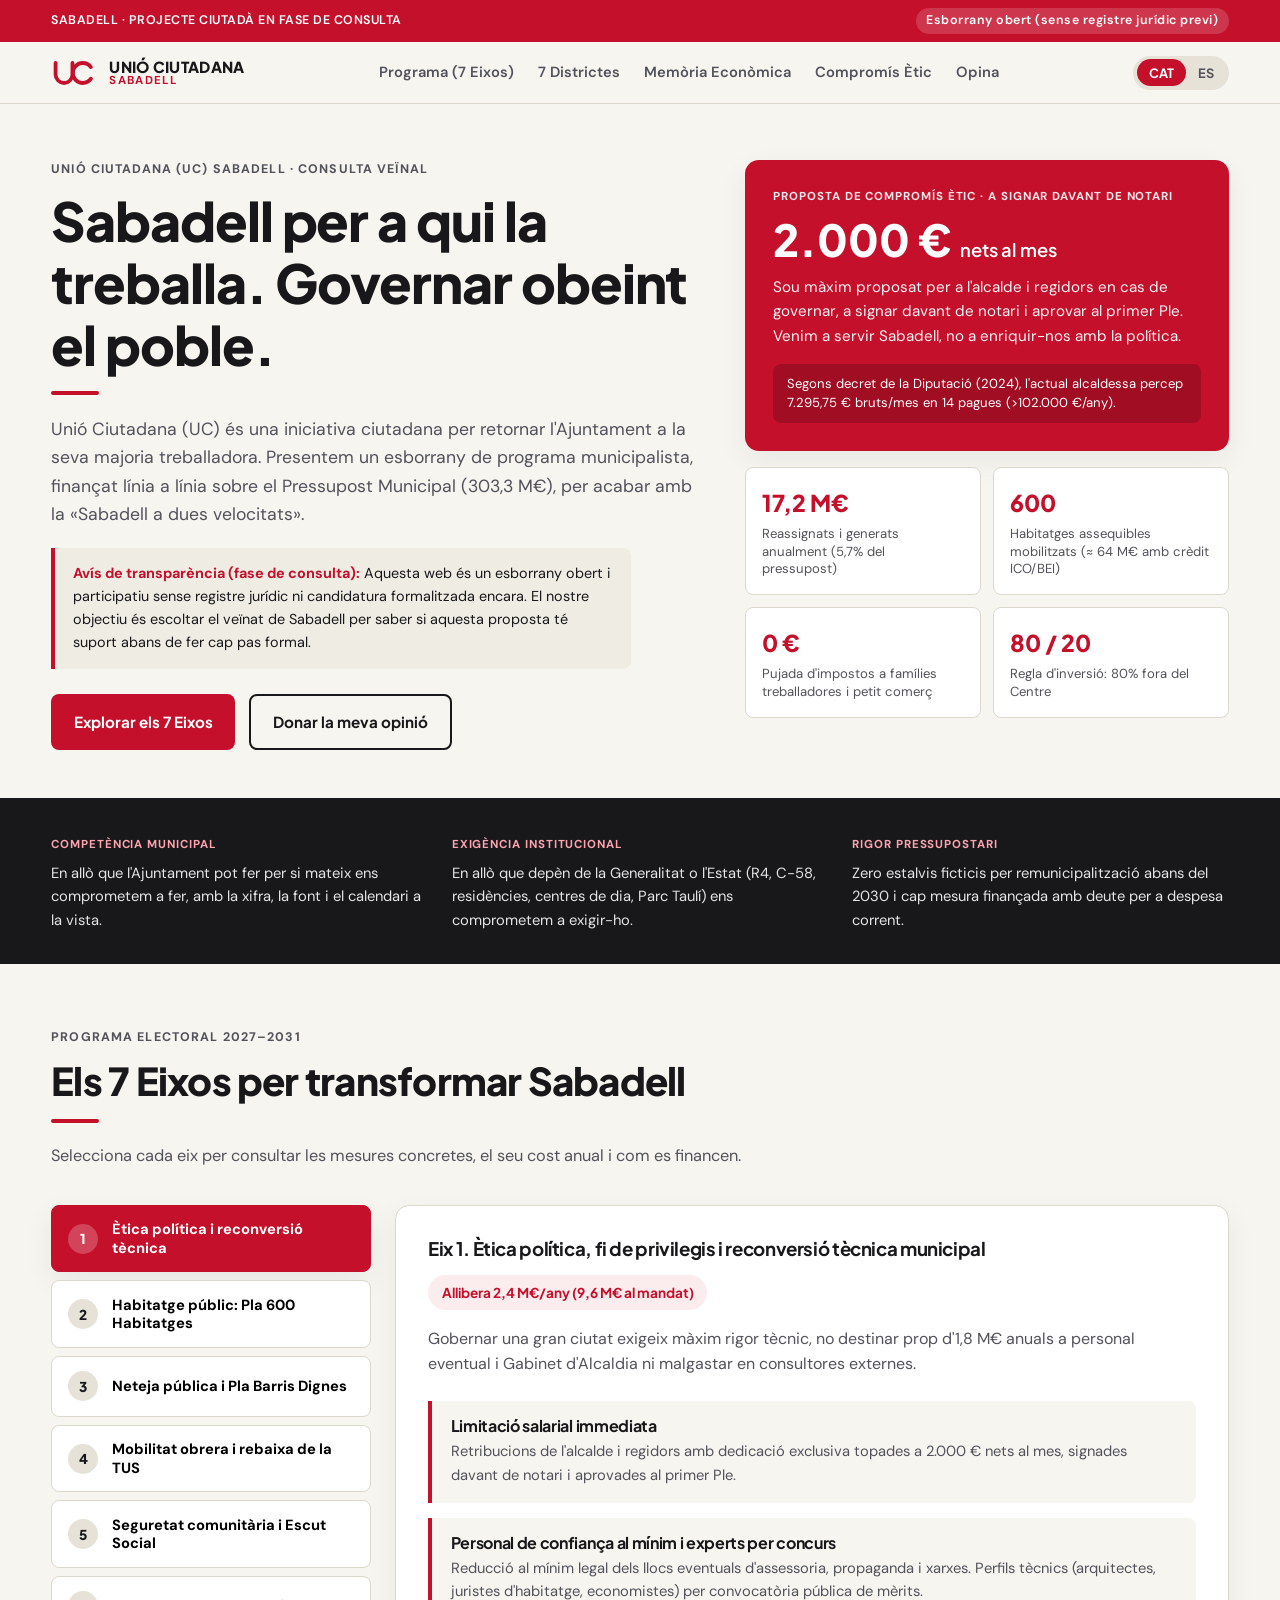
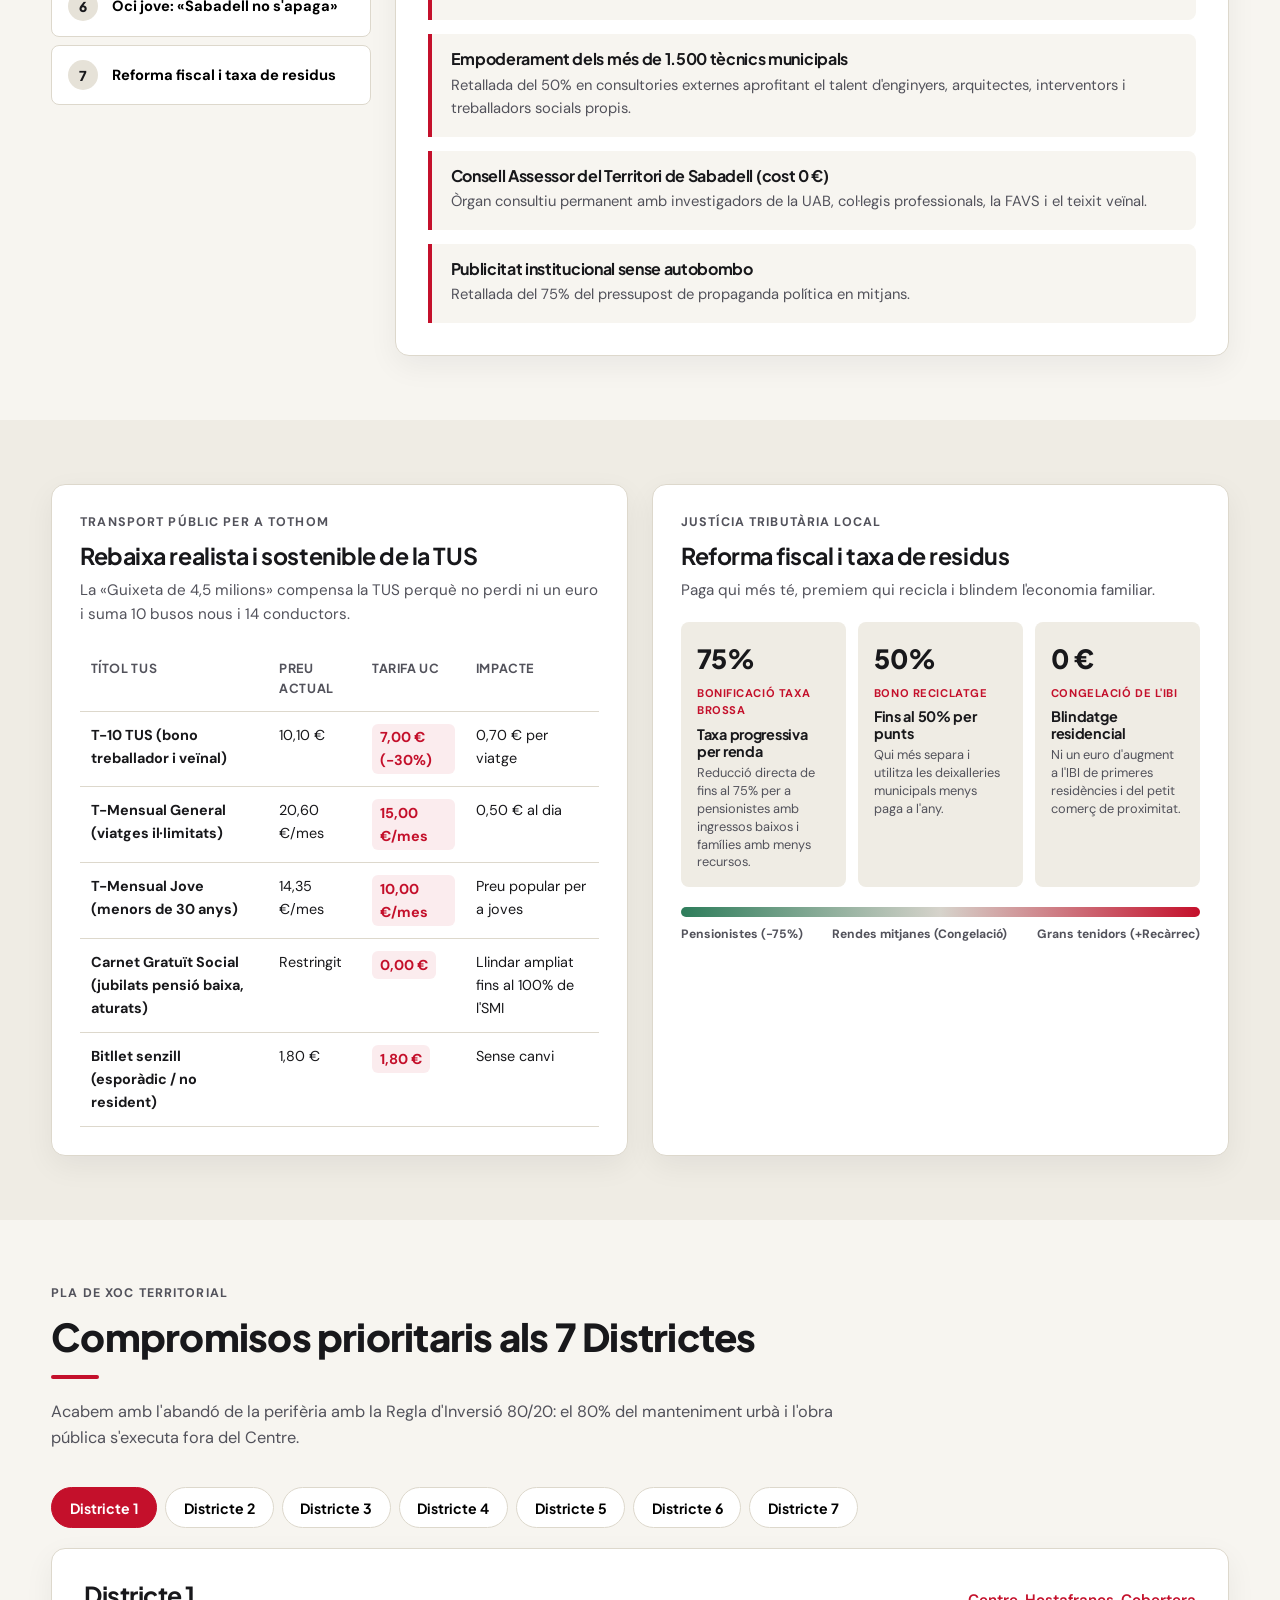
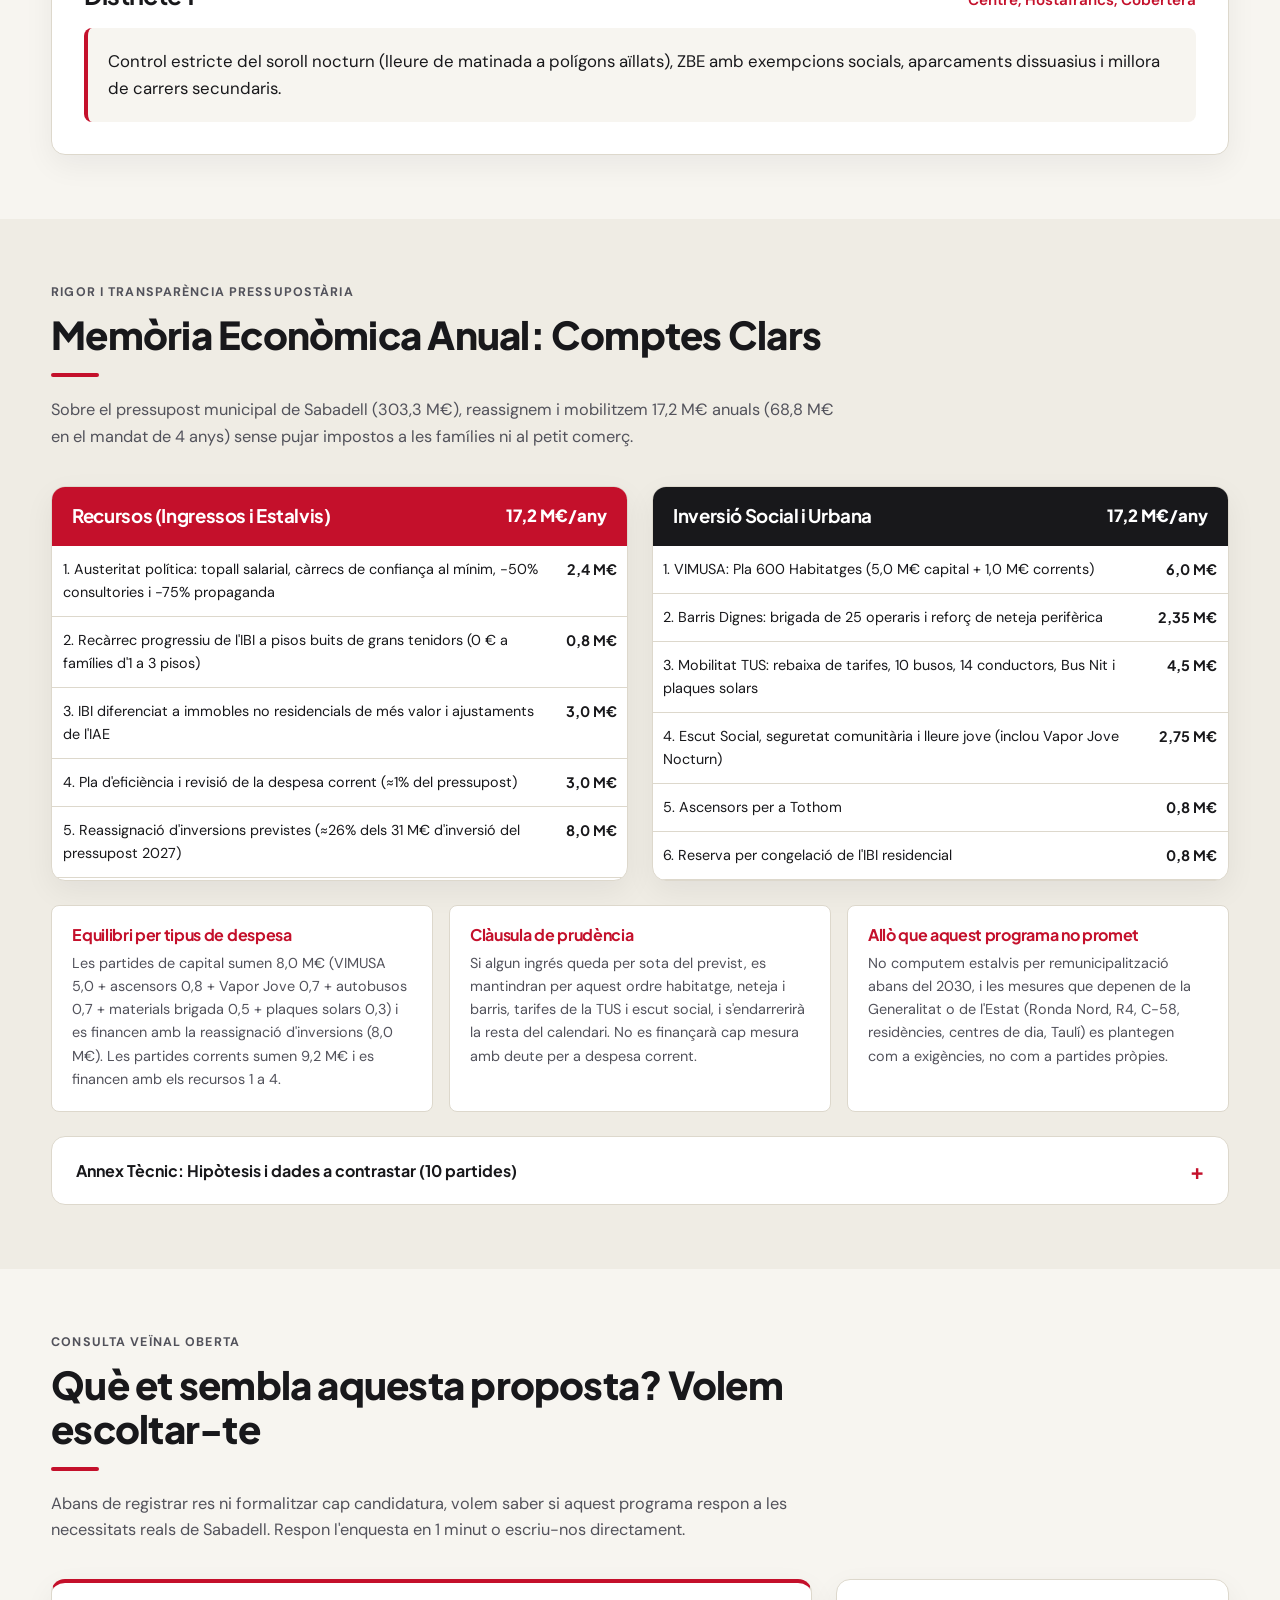
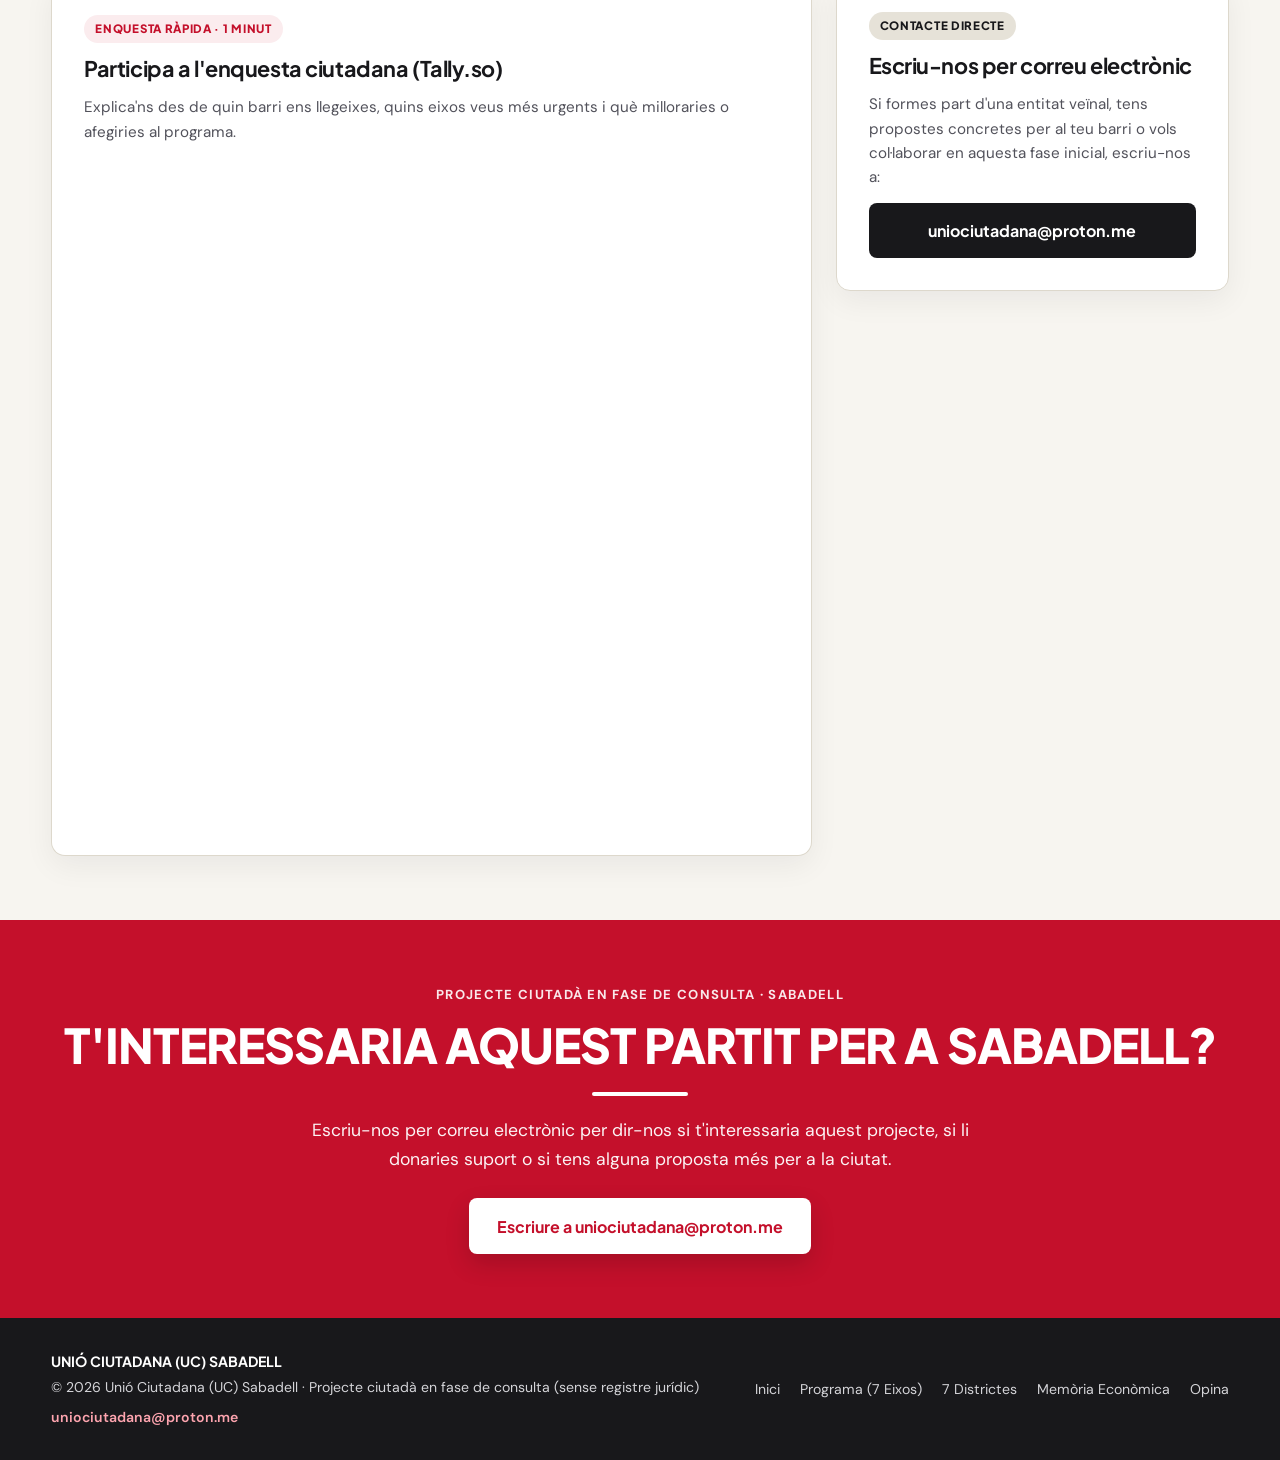
==== index.html @ f2eaf03f "Update closing CTA with direct email button and copyright notice" ====
<!DOCTYPE html>
<html lang="ca">
<head>
  <meta charset="UTF-8" />
  <meta name="viewport" content="width=device-width, initial-scale=1.0" />
  <title>Unió Ciutadana (UC) Sabadell — Programa Electoral 2027</title>
  <meta name="description" content="Unió Ciutadana (UC) Sabadell · Eleccions Municipals Maig 2027. Sabadell per a qui la treballa. Governar obeint el poble." />
  <link rel="preconnect" href="https://fonts.googleapis.com" />
  <link rel="preconnect" href="https://fonts.gstatic.com" crossorigin />
  <link href="https://fonts.googleapis.com/css2?family=DM+Sans:ital,opsz,wght@0,9..40,400..700;1,9..40,400..700&family=Plus+Jakarta+Sans:wght@600;700;800&display=swap" rel="stylesheet" />
  <link rel="stylesheet" href="styles.css" />
</head>
<body>
  <!-- Top Ethical Banner -->
  <div class="top-bar">
    <div class="container top-bar-inner">
      <span data-i18n="topBarText">ELECCIONS MUNICIPALS · SABADELL · MAIG DE 2027</span>
      <span class="top-bar-pill" data-i18n="topBarBadge">Compromís notarial: 2.000 € nets/mes màxim</span>
    </div>
  </div>

  <!-- Header & Navigation -->
  <header class="site-header" id="site-header">
    <div class="container header-inner">
      <a href="#inici" class="brand" aria-label="Unió Ciutadana Sabadell">
        <svg class="brand-logo" viewBox="0 0 120 72" fill="none" xmlns="http://www.w3.org/2000/svg" aria-hidden="true">
          <path d="M12 10V40C12 52.15 21.85 62 34 62C46.15 62 56 52.15 56 40V10" stroke="#C4102B" stroke-width="10" stroke-linecap="round"/>
          <path d="M104 20.5C99.2 14.1 91.6 10 83 10C68.64 10 57 21.64 57 36C57 50.36 68.64 62 83 62C91.8 62 99.55 57.62 104.25 50.9" stroke="#C4102B" stroke-width="10" stroke-linecap="round"/>
        </svg>
        <div class="brand-text">
          <span class="brand-name">UNIÓ CIUTADANA</span>
          <span class="brand-city">SABADELL</span>
        </div>
      </a>

      <nav class="main-nav" id="main-nav" aria-label="Navegació principal">
        <a href="#programa" data-i18n="navProgram">Programa (7 Eixos)</a>
        <a href="#districtes" data-i18n="navDistricts">7 Districtes</a>
        <a href="#memoria" data-i18n="navEconomy">Memòria Econòmica</a>
        <a href="#etica" data-i18n="navEthics">Compromís Ètic</a>
        <a href="#opina" data-i18n="navFeedback">Opina</a>
      </nav>

      <div class="header-actions">
        <div class="lang-switch" role="group" aria-label="Selector d'idioma">
          <button type="button" class="lang-btn active" data-lang="ca">CAT</button>
          <button type="button" class="lang-btn" data-lang="es">ES</button>
        </div>
        <button type="button" class="menu-toggle" id="menu-toggle" aria-label="Obrir menú" aria-expanded="false">
          <span></span>
          <span></span>
          <span></span>
        </button>
      </div>
    </div>
  </header>

  <main>
    <!-- Hero Section -->
    <section class="hero" id="inici">
      <div class="container hero-grid">
        <div class="hero-content">
          <p class="eyebrow" data-i18n="heroEyebrow">UNIÓ CIUTADANA (UC) SABADELL · MAIG 2027</p>
          <h1 data-i18n="heroTitle">Sabadell per a qui la treballa. Governar obeint el poble.</h1>
          <div class="red-rule"></div>
          <p class="hero-lead" data-i18n="heroLead">
            Un programa d'esquerra transformadora i municipalista, finançat línia a línia sobre el Pressupost Municipal (303,3 M€), per acabar amb la Sabadell a dues velocitats.
          </p>
          <div class="transparency-notice">
            <strong data-i18n="transparencyTitle">Avís de transparència (fase de consulta):</strong>
            <span data-i18n="transparencyText">Aquesta web és un esborrany obert i participatiu sense registre jurídic ni candidatura formalitzada encara. El nostre objectiu és escoltar el veïnat de Sabadell per saber si aquesta proposta té suport abans de fer cap pas formal.</span>
          </div>
          <div class="hero-cta-group">
            <a href="#programa" class="btn btn-primary" data-i18n="heroBtnProgram">Explorar els 7 Eixos</a>
            <a href="#opina" class="btn btn-outline" data-i18n="heroBtnFeedback">Donar la meva opinió</a>
          </div>
        </div>

        <div class="hero-card-stack">
          <div class="notary-card" id="etica">
            <p class="notary-eyebrow" data-i18n="notaryEyebrow">COMPROMÍS ÈTIC · SIGNAT DAVANT DE NOTARI</p>
            <div class="notary-amount">2.000 € <span data-i18n="notaryPerMonth">nets al mes</span></div>
            <p class="notary-desc" data-i18n="notaryDesc">
              Sou màxim per a l'alcalde i regidors de govern, aprovat al primer Ple. Venim a servir Sabadell, no a enriquir-nos amb la política.
            </p>
            <div class="notary-compare">
              <span data-i18n="notaryCompare">Retribució actual d'alcaldia a la Diputació: 7.295,75 € bruts/mes (14 pagues, >102.000 €/any).</span>
            </div>
          </div>

          <div class="hero-metrics">
            <div class="metric-box">
              <strong>17,2 M€</strong>
              <span data-i18n="metricReassigned">Reassignats i generats anualment (5,7% del pressupost)</span>
            </div>
            <div class="metric-box">
              <strong>600</strong>
              <span data-i18n="metricHousing">Habitatges assequibles mobilitzats (≈ 64 M€ amb crèdit ICO/BEI)</span>
            </div>
            <div class="metric-box">
              <strong>0 €</strong>
              <span data-i18n="metricTaxes">Pujada d'impostos a famílies treballadores i petit comerç</span>
            </div>
            <div class="metric-box">
              <strong>80 / 20</strong>
              <span data-i18n="metricRule">Regla d'inversió: 80% fora del Centre</span>
            </div>
          </div>
        </div>
      </div>
    </section>

    <!-- Principles Strip -->
    <section class="principles-strip">
      <div class="container principles-grid">
        <div class="principle-item">
          <span class="principle-tag" data-i18n="principle1Tag">COMPETÈNCIA MUNICIPAL</span>
          <p data-i18n="principle1Text">En allò que depèn de l'Ajuntament ens comprometem a fer, amb xifra, font i calendari a la vista.</p>
        </div>
        <div class="principle-item">
          <span class="principle-tag" data-i18n="principle2Tag">EXIGÈNCIA INSTITUCIONAL</span>
          <p data-i18n="principle2Text">En allò que depèn de Generalitat o Estat (R4, C-58, residències, Parc Taulí) ens comprometem a exigir-ho sense treva.</p>
        </div>
        <div class="principle-item">
          <span class="principle-tag" data-i18n="principle3Tag">RIGOR PRESSUPOSTARI</span>
          <p data-i18n="principle3Text">Zero estalvis ficticis abans del 2030 i cap mesura finançada amb deute per a despesa corrent.</p>
        </div>
      </div>
    </section>

    <!-- 7 Axes Electoral Program -->
    <section class="section" id="programa">
      <div class="container">
        <div class="section-header">
          <p class="eyebrow" data-i18n="programEyebrow">PROGRAMA ELECTORAL 2027–2031</p>
          <h2 data-i18n="programTitle">Els 7 Eixos per transformar Sabadell</h2>
          <div class="red-rule"></div>
          <p class="section-subtitle" data-i18n="programSubtitle">
            Selecciona cada eix per consultar les mesures concretes, el seu cost anual i com es financen.
          </p>
        </div>

        <div class="axes-layout">
          <div class="axes-tabs" id="axes-tabs" role="tablist" aria-label="Eixos del programa">
            <!-- Populated by app.js -->
          </div>
          <div class="axis-detail-panel" id="axis-detail-panel" role="tabpanel">
            <!-- Populated by app.js -->
          </div>
        </div>
      </div>
    </section>

    <!-- TUS & Tax Comparison Highlight -->
    <section class="section section-alt" id="mobilitat-fiscalitat">
      <div class="container split-highlights">
        <div class="highlight-card">
          <p class="eyebrow" data-i18n="tusEyebrow">TRANSPORT PÚBLIC PER A TOTHOM</p>
          <h3 data-i18n="tusTitle">Rebaixa realista i sostenible de la TUS</h3>
          <p class="muted-text" data-i18n="tusSubtitle">La «Guixeta de 4,5 milions» compensa la TUS perquè no perdi ni un euro i suma 10 busos nous i 14 conductors.</p>
          <div class="table-wrap">
            <table class="data-table">
              <thead>
                <tr>
                  <th data-i18n="tusColTitle">Títol TUS</th>
                  <th data-i18n="tusColCurrent">Preu Actual</th>
                  <th data-i18n="tusColUC">Tarifa UC</th>
                  <th data-i18n="tusColImpact">Impacte</th>
                </tr>
              </thead>
              <tbody id="tus-table-body">
                <!-- Populated by app.js -->
              </tbody>
            </table>
          </div>
        </div>

        <div class="highlight-card">
          <p class="eyebrow" data-i18n="taxEyebrow">JUSTÍCIA TRIBUTÀRIA LOCAL</p>
          <h3 data-i18n="taxTitle">Reforma fiscal i taxa de residus</h3>
          <p class="muted-text" data-i18n="taxSubtitle">Paga qui més té, premiem qui recicla i blindem l'economia familiar.</p>
          <div class="tax-cards" id="tax-cards">
            <!-- Populated by app.js -->
          </div>
          <div class="tax-scale">
            <div class="tax-scale-bar"></div>
            <div class="tax-scale-labels">
              <span data-i18n="scaleLeft">Pensionistes (-75%)</span>
              <span data-i18n="scaleMid">Rendes mitjanes (Congelació)</span>
              <span data-i18n="scaleRight">Grans tenidors (+Recàrrec)</span>
            </div>
          </div>
        </div>
      </div>
    </section>

    <!-- 7 Districts Territorial Shock Plan -->
    <section class="section" id="districtes">
      <div class="container">
        <div class="section-header">
          <p class="eyebrow" data-i18n="districtsEyebrow">PLA DE XOC TERRITORIAL</p>
          <h2 data-i18n="districtsTitle">Compromisos prioritaris als 7 Districtes</h2>
          <div class="red-rule"></div>
          <p class="section-subtitle" data-i18n="districtsSubtitle">
            Acabem amb l'abandó de la perifèria amb la Regla d'Inversió 80/20: el 80% del manteniment urbà i l'obra pública s'executa fora del Centre.
          </p>
        </div>

        <div class="districts-selector" id="districts-selector" role="tablist">
          <!-- Populated by app.js -->
        </div>

        <div class="district-card" id="district-card">
          <!-- Populated by app.js -->
        </div>
      </div>
    </section>

    <!-- Economic Memory & Transparency -->
    <section class="section section-alt" id="memoria">
      <div class="container">
        <div class="section-header">
          <p class="eyebrow" data-i18n="economyEyebrow">RIGOR I TRANSPARÈNCIA PRESSUPOSTÀRIA</p>
          <h2 data-i18n="economyTitle">Memòria Econòmica Anual: Comptes Clars</h2>
          <div class="red-rule"></div>
          <p class="section-subtitle" data-i18n="economySubtitle">
            Sobre el pressupost municipal de Sabadell (303,3 M€), reassignem i mobilitzem 17,2 M€ anuals (68,8 M€ en el mandat de 4 anys) amb equilibri estricte entre capital (8,0 M€) i despesa corrent (9,2 M€).
          </p>
        </div>

        <div class="economy-grid">
          <div class="economy-box">
            <div class="economy-box-header">
              <h3 data-i18n="resourcesTitle">Recursos (Ingressos i Estalvis)</h3>
              <span class="economy-total">17,2 M€/any</span>
            </div>
            <div class="table-wrap">
              <table class="data-table">
                <tbody id="resources-table-body"></tbody>
              </table>
            </div>
          </div>

          <div class="economy-box">
            <div class="economy-box-header economy-box-header-dark">
              <h3 data-i18n="investmentTitle">Inversió Social i Urbana</h3>
              <span class="economy-total">17,2 M€/any</span>
            </div>
            <div class="table-wrap">
              <table class="data-table">
                <tbody id="investment-table-body"></tbody>
              </table>
            </div>
          </div>
        </div>

        <div class="prudence-grid">
          <div class="prudence-card">
            <h4 data-i18n="balanceTitle">Equilibri per tipus de despesa</h4>
            <p data-i18n="balanceText"></p>
          </div>
          <div class="prudence-card">
            <h4 data-i18n="prudenceTitle">Clàusula de prudència</h4>
            <p data-i18n="prudenceText"></p>
          </div>
          <div class="prudence-card">
            <h4 data-i18n="notPromisedTitle">Allò que aquest programa no promet</h4>
            <p data-i18n="notPromisedText"></p>
          </div>
        </div>

        <!-- Annex Accordion -->
        <div class="annex-wrapper">
          <button type="button" class="annex-toggle" id="annex-toggle" aria-expanded="false">
            <span data-i18n="annexToggle">Annex Tècnic: Hipòtesis i dades a contrastar (10 partides)</span>
            <span class="annex-icon" aria-hidden="true">+</span>
          </button>
          <div class="annex-content" id="annex-content" hidden>
            <p class="annex-intro" data-i18n="annexIntro"></p>
            <div class="annex-grid" id="annex-grid"></div>
          </div>
        </div>
      </div>
    </section>

    <!-- Feedback & Contact Section -->
    <section class="section" id="opina">
      <div class="container">
        <div class="section-header">
          <p class="eyebrow" data-i18n="feedbackEyebrow">CONSULTA VEÏNAL OBERTA</p>
          <h2 data-i18n="feedbackTitle">Què et sembla aquesta proposta? Volem escoltar-te</h2>
          <div class="red-rule"></div>
          <p class="section-subtitle" data-i18n="feedbackSubtitle">
            Abans de registrar res ni formalitzar cap candidatura, volem saber si aquest programa respon a les necessitats reals de Sabadell. Respon l'enquesta en 1 minut o escriu-nos directament.
          </p>
        </div>

        <div class="feedback-grid">
          <div class="feedback-card feedback-card-primary">
            <span class="feedback-badge" data-i18n="tallyBadge">ENQUESTA RÀPIDA · 1 MINUT</span>
            <h3 data-i18n="tallyTitle">Participa a l'enquesta ciutadana (Tally.so)</h3>
            <p data-i18n="tallyDesc">Explica'ns des de quin barri ens llegeixes, quins eixos veus més urgents i què milloraries o afegiries al programa.</p>
            <div id="tally-action-area" class="tally-action-area">
              <!-- Populated by app.js (shows direct button if TALLY_FORM_URL is set, or helpful fallback) -->
            </div>
          </div>

          <div class="feedback-card">
            <span class="feedback-badge feedback-badge-dark" data-i18n="contactBadge">CONTACTE DIRECTE</span>
            <h3 data-i18n="contactTitle">Escriu-nos per correu electrònic</h3>
            <p data-i18n="contactDesc">Si formes part d'una entitat veïnal, tens propostes concretes per al teu barri o vols col·laborar en aquesta fase inicial, escriu-nos a:</p>
            <a href="mailto:uniociutadana@proton.me" class="contact-email-box">
              uniociutadana@proton.me
            </a>
          </div>
        </div>
      </div>
    </section>

    <!-- Closing CTA Banner -->
    <section class="cta-banner">
      <div class="container cta-inner">
        <p class="cta-eyebrow" data-i18n="ctaEyebrow">PROJECTE CIUTADÀ EN FASE DE CONSULTA · SABADELL</p>
        <h2 data-i18n="ctaTitle">T'INTERESSARIA AQUEST PARTIT PER A SABADELL?</h2>
        <div class="cta-rule"></div>
        <p class="cta-subtitle" data-i18n="ctaSubtitle">Escriu-nos per dir-nos si li donaries suport, si t'interessaria participar o si tens alguna proposta més per al teu barri.</p>
        <a
          id="cta-email-btn"
          href="mailto:uniociutadana@proton.me?subject=Opini%C3%B3%2C%20suport%20o%20propostes%20-%20Uni%C3%B3%20Ciutadana%20Sabadell"
          class="btn btn-cta-white"
          data-i18n="ctaBtn"
        >Escriure a uniociutadana@proton.me</a>
      </div>
    </section>
  </main>

  <footer class="site-footer">
    <div class="container footer-inner">
      <div class="footer-brand">
        <strong>UNIÓ CIUTADANA (UC) SABADELL</strong>
        <span data-i18n="footerTagline">Projecte ciutadà en fase de consulta (sense registre jurídic) · Sabadell</span>
        <a href="mailto:uniociutadana@proton.me" class="footer-email">uniociutadana@proton.me</a>
      </div>
      <div class="footer-links">
        <a href="#inici" data-i18n="navHome">Inici</a>
        <a href="#programa" data-i18n="navProgram">Programa (7 Eixos)</a>
        <a href="#districtes" data-i18n="navDistricts">7 Districtes</a>
        <a href="#memoria" data-i18n="navEconomy">Memòria Econòmica</a>
        <a href="#opina" data-i18n="navFeedback">Opina</a>
      </div>
    </div>
  </footer>

  <script src="data.js"></script>
  <script src="app.js"></script>
</body>
</html>
---- styles.css ----
:root {
  --red: #c4102b;
  --red-dark: #9e0b22;
  --red-soft: rgba(196, 16, 43, 0.08);
  --bg: #f7f5f0;
  --bg-alt: #efece4;
  --card: #ffffff;
  --stone: #e6e2d8;
  --ink: #18181b;
  --muted: #52525b;
  --border: #ddd8cc;
  --green: #2e7d5b;
  --radius: 14px;
  --radius-sm: 8px;
  --shadow: 0 10px 30px rgba(24, 24, 27, 0.06);
  --font-display: 'Plus Jakarta Sans', system-ui, -apple-system, sans-serif;
  --font-body: 'DM Sans', system-ui, -apple-system, sans-serif;
}

*,
*::before,
*::after {
  box-sizing: border-box;
}

html {
  scroll-behavior: smooth;
}

body {
  margin: 0;
  font-family: var(--font-body);
  background-color: var(--bg);
  color: var(--ink);
  line-height: 1.6;
  -webkit-font-smoothing: antialiased;
}

h1, h2, h3, h4 {
  font-family: var(--font-display);
  margin: 0;
  line-height: 1.15;
  letter-spacing: -0.02em;
}

p {
  margin: 0;
}

a {
  color: inherit;
  text-decoration: none;
}

.container {
  width: min(1180px, 92vw);
  margin: 0 auto;
}

/* Top Bar */
.top-bar {
  background: var(--red);
  color: #fff;
  font-size: 0.78rem;
  font-weight: 600;
  letter-spacing: 0.04em;
  padding: 0.5rem 0;
}

.top-bar-inner {
  display: flex;
  justify-content: space-between;
  align-items: center;
  gap: 1rem;
  flex-wrap: wrap;
}

.top-bar-pill {
  background: rgba(255, 255, 255, 0.16);
  padding: 0.2rem 0.65rem;
  border-radius: 999px;
}

/* Header */
.site-header {
  position: sticky;
  top: 0;
  z-index: 100;
  background: rgba(247, 245, 240, 0.94);
  backdrop-filter: blur(10px);
  border-bottom: 1px solid var(--border);
}

.header-inner {
  display: flex;
  align-items: center;
  justify-content: space-between;
  padding: 0.85rem 0;
  gap: 1rem;
}

.brand {
  display: flex;
  align-items: center;
  gap: 0.75rem;
}

.brand-logo {
  width: 46px;
  height: 28px;
  flex-shrink: 0;
}

.brand-text {
  display: flex;
  flex-direction: column;
  line-height: 1.05;
}

.brand-name {
  font-family: var(--font-display);
  font-weight: 800;
  font-size: 0.95rem;
  letter-spacing: 0.02em;
}

.brand-city {
  font-size: 0.72rem;
  font-weight: 700;
  color: var(--red);
  letter-spacing: 0.12em;
}

.main-nav {
  display: flex;
  align-items: center;
  gap: 1.5rem;
  font-size: 0.92rem;
  font-weight: 600;
  color: var(--muted);
}

.main-nav a:hover {
  color: var(--red);
}

.header-actions {
  display: flex;
  align-items: center;
  gap: 0.75rem;
}

.lang-switch {
  display: inline-flex;
  background: var(--stone);
  padding: 0.2rem;
  border-radius: 999px;
}

.lang-btn {
  border: none;
  background: transparent;
  padding: 0.35rem 0.75rem;
  border-radius: 999px;
  font-family: var(--font-display);
  font-weight: 700;
  font-size: 0.8rem;
  cursor: pointer;
  color: var(--muted);
  transition: all 0.2s ease;
}

.lang-btn.active {
  background: var(--red);
  color: #fff;
}

.menu-toggle {
  display: none;
  flex-direction: column;
  gap: 5px;
  background: transparent;
  border: 1px solid var(--border);
  border-radius: 8px;
  padding: 0.45rem;
  cursor: pointer;
}

.menu-toggle span {
  display: block;
  width: 20px;
  height: 2px;
  background: var(--ink);
}

/* Common typography */
.eyebrow {
  font-size: 0.78rem;
  font-weight: 700;
  letter-spacing: 0.09em;
  color: var(--muted);
  text-transform: uppercase;
  margin-bottom: 0.65rem;
}

.red-rule {
  width: 48px;
  height: 4px;
  background: var(--red);
  border-radius: 2px;
  margin: 1rem 0 1.25rem;
}

.muted-text {
  color: var(--muted);
  font-size: 0.95rem;
  margin-bottom: 1.25rem;
}

/* Hero */
.hero {
  padding: 3.5rem 0 3rem;
}

.hero-grid {
  display: grid;
  grid-template-columns: 1.15fr 0.85fr;
  gap: 2.5rem;
  align-items: start;
}

.hero h1 {
  font-size: clamp(2.1rem, 4.2vw, 3.35rem);
  font-weight: 800;
  color: var(--ink);
}

.hero-lead {
  font-size: 1.1rem;
  color: var(--muted);
  max-width: 58ch;
  margin-bottom: 1.25rem;
}

.transparency-notice {
  background: var(--bg-alt);
  border-left: 4px solid var(--red);
  padding: 0.9rem 1.1rem;
  border-radius: 0 var(--radius-sm) var(--radius-sm) 0;
  font-size: 0.9rem;
  color: var(--ink);
  margin-bottom: 1.6rem;
  max-width: 58ch;
}

.transparency-notice strong {
  color: var(--red);
}

.hero-cta-group {
  display: flex;
  flex-wrap: wrap;
  gap: 0.85rem;
}

.btn {
  display: inline-flex;
  align-items: center;
  justify-content: center;
  padding: 0.85rem 1.4rem;
  border-radius: var(--radius-sm);
  font-family: var(--font-display);
  font-weight: 700;
  font-size: 0.95rem;
  transition: transform 0.15s ease, background-color 0.2s ease;
}

.btn:hover {
  transform: translateY(-1px);
}

.btn-primary {
  background: var(--red);
  color: #fff;
}

.btn-primary:hover {
  background: var(--red-dark);
}

.btn-outline {
  border: 2px solid var(--ink);
  color: var(--ink);
}

.btn-outline:hover {
  background: var(--ink);
  color: #fff;
}

/* Notary Card & Hero Metrics */
.hero-card-stack {
  display: flex;
  flex-direction: column;
  gap: 1rem;
}

.notary-card {
  background: var(--red);
  color: #fff;
  padding: 1.75rem;
  border-radius: var(--radius);
  box-shadow: var(--shadow);
}

.notary-eyebrow {
  font-size: 0.72rem;
  font-weight: 700;
  letter-spacing: 0.08em;
  opacity: 0.9;
  margin-bottom: 0.5rem;
}

.notary-amount {
  font-family: var(--font-display);
  font-size: clamp(2rem, 3.5vw, 2.75rem);
  font-weight: 800;
  line-height: 1.1;
  margin-bottom: 0.75rem;
}

.notary-amount span {
  font-size: 1.15rem;
  font-weight: 600;
}

.notary-desc {
  font-size: 0.95rem;
  opacity: 0.95;
  margin-bottom: 1rem;
}

.notary-compare {
  background: rgba(0, 0, 0, 0.18);
  padding: 0.65rem 0.85rem;
  border-radius: var(--radius-sm);
  font-size: 0.82rem;
  line-height: 1.45;
}

.hero-metrics {
  display: grid;
  grid-template-columns: repeat(2, 1fr);
  gap: 0.75rem;
}

.metric-box {
  background: var(--card);
  border: 1px solid var(--border);
  border-radius: var(--radius-sm);
  padding: 1rem;
}

.metric-box strong {
  display: block;
  font-family: var(--font-display);
  font-size: 1.45rem;
  font-weight: 800;
  color: var(--red);
  margin-bottom: 0.25rem;
}

.metric-box span {
  display: block;
  font-size: 0.82rem;
  color: var(--muted);
  line-height: 1.35;
}

/* Principles Strip */
.principles-strip {
  background: var(--ink);
  color: #fff;
  padding: 2rem 0;
}

.principles-grid {
  display: grid;
  grid-template-columns: repeat(3, 1fr);
  gap: 1.5rem;
}

.principle-tag {
  display: inline-block;
  font-size: 0.72rem;
  font-weight: 700;
  letter-spacing: 0.08em;
  color: #fda4af;
  margin-bottom: 0.45rem;
}

.principle-item p {
  font-size: 0.92rem;
  color: #e4e4e7;
}

/* Sections */
.section {
  padding: 4rem 0;
}

.section-alt {
  background: var(--bg-alt);
}

.section-header {
  max-width: 72ch;
  margin-bottom: 2.25rem;
}

.section-header h2 {
  font-size: clamp(1.75rem, 3vw, 2.4rem);
  font-weight: 800;
}

.section-subtitle {
  color: var(--muted);
  font-size: 1.02rem;
}

/* 7 Axes Layout */
.axes-layout {
  display: grid;
  grid-template-columns: 320px 1fr;
  gap: 1.5rem;
  align-items: start;
}

.axes-tabs {
  display: flex;
  flex-direction: column;
  gap: 0.5rem;
}

.axis-tab {
  display: flex;
  align-items: center;
  gap: 0.85rem;
  width: 100%;
  text-align: left;
  padding: 0.9rem 1rem;
  background: var(--card);
  border: 1px solid var(--border);
  border-radius: var(--radius-sm);
  cursor: pointer;
  transition: all 0.2s ease;
  font-family: var(--font-body);
}

.axis-tab:hover {
  border-color: var(--red);
}

.axis-tab.active {
  background: var(--red);
  color: #fff;
  border-color: var(--red);
  box-shadow: var(--shadow);
}

.axis-num {
  display: grid;
  place-items: center;
  width: 30px;
  height: 30px;
  border-radius: 50%;
  background: var(--stone);
  color: var(--ink);
  font-family: var(--font-display);
  font-weight: 800;
  font-size: 0.85rem;
  flex-shrink: 0;
}

.axis-tab.active .axis-num {
  background: rgba(255, 255, 255, 0.22);
  color: #fff;
}

.axis-tab-title {
  font-weight: 700;
  font-size: 0.92rem;
  line-height: 1.25;
}

.axis-detail-panel {
  background: var(--card);
  border: 1px solid var(--border);
  border-radius: var(--radius);
  padding: 2rem;
  box-shadow: var(--shadow);
}

.axis-panel-header {
  display: flex;
  justify-content: space-between;
  align-items: flex-start;
  gap: 1rem;
  flex-wrap: wrap;
  margin-bottom: 1rem;
}

.axis-budget-pill {
  background: var(--red-soft);
  color: var(--red);
  font-family: var(--font-display);
  font-weight: 700;
  font-size: 0.85rem;
  padding: 0.4rem 0.85rem;
  border-radius: 999px;
}

.axis-panel-intro {
  color: var(--muted);
  margin-bottom: 1.5rem;
}

.measures-list {
  display: grid;
  gap: 0.9rem;
}

.measure-item {
  background: var(--bg);
  border-left: 4px solid var(--red);
  padding: 1rem 1.15rem;
  border-radius: 0 var(--radius-sm) var(--radius-sm) 0;
}

.measure-item h4 {
  font-size: 1rem;
  margin-bottom: 0.3rem;
}

.measure-item p {
  font-size: 0.92rem;
  color: var(--muted);
}

/* Split Highlights (TUS + Tax) */
.split-highlights {
  display: grid;
  grid-template-columns: repeat(2, 1fr);
  gap: 1.5rem;
}

.highlight-card {
  background: var(--card);
  border: 1px solid var(--border);
  border-radius: var(--radius);
  padding: 1.75rem;
  box-shadow: var(--shadow);
}

.highlight-card h3 {
  font-size: 1.45rem;
  margin-bottom: 0.5rem;
}

.table-wrap {
  overflow-x: auto;
}

.data-table {
  width: 100%;
  border-collapse: collapse;
  font-size: 0.9rem;
}

.data-table th,
.data-table td {
  text-align: left;
  padding: 0.75rem 0.65rem;
  border-bottom: 1px solid var(--border);
  vertical-align: top;
}

.data-table th {
  font-family: var(--font-display);
  font-size: 0.78rem;
  text-transform: uppercase;
  letter-spacing: 0.05em;
  color: var(--muted);
}

.badge-uc {
  display: inline-block;
  background: var(--red-soft);
  color: var(--red);
  font-weight: 700;
  padding: 0.15rem 0.5rem;
  border-radius: 6px;
}

.tax-cards {
  display: grid;
  grid-template-columns: repeat(3, 1fr);
  gap: 0.75rem;
  margin-bottom: 1.25rem;
}

.tax-mini-card {
  background: var(--bg-alt);
  border-radius: var(--radius-sm);
  padding: 1rem;
}

.tax-mini-val {
  font-family: var(--font-display);
  font-size: 1.65rem;
  font-weight: 800;
  color: var(--ink);
  margin-bottom: 0.25rem;
}

.tax-mini-tag {
  font-size: 0.7rem;
  font-weight: 700;
  color: var(--red);
  letter-spacing: 0.05em;
  margin-bottom: 0.35rem;
}

.tax-mini-card h4 {
  font-size: 0.9rem;
  margin-bottom: 0.3rem;
}

.tax-mini-card p {
  font-size: 0.8rem;
  color: var(--muted);
  line-height: 1.4;
}

.tax-scale-bar {
  height: 10px;
  border-radius: 999px;
  background: linear-gradient(90deg, var(--green) 0%, #d6d3cb 50%, var(--red) 100%);
  margin-bottom: 0.5rem;
}

.tax-scale-labels {
  display: flex;
  justify-content: space-between;
  font-size: 0.76rem;
  font-weight: 700;
  color: var(--muted);
  gap: 0.5rem;
}

/* Districts */
.districts-selector {
  display: flex;
  flex-wrap: wrap;
  gap: 0.5rem;
  margin-bottom: 1.25rem;
}

.district-btn {
  border: 1px solid var(--border);
  background: var(--card);
  padding: 0.65rem 1.1rem;
  border-radius: 999px;
  font-family: var(--font-display);
  font-weight: 700;
  font-size: 0.88rem;
  cursor: pointer;
  transition: all 0.2s ease;
}

.district-btn:hover {
  border-color: var(--red);
}

.district-btn.active {
  background: var(--red);
  color: #fff;
  border-color: var(--red);
}

.district-card {
  background: var(--card);
  border: 1px solid var(--border);
  border-radius: var(--radius);
  padding: 2rem;
  box-shadow: var(--shadow);
}

.district-card-top {
  display: flex;
  justify-content: space-between;
  align-items: baseline;
  flex-wrap: wrap;
  gap: 0.75rem;
  margin-bottom: 1rem;
}

.district-card-top h3 {
  font-size: 1.55rem;
}

.district-barris {
  font-weight: 600;
  color: var(--red);
  font-size: 0.95rem;
}

.district-commitments {
  font-size: 1.05rem;
  color: var(--ink);
  background: var(--bg);
  padding: 1.25rem;
  border-radius: var(--radius-sm);
  border-left: 4px solid var(--red);
}

/* Economy Grid */
.economy-grid {
  display: grid;
  grid-template-columns: repeat(2, 1fr);
  gap: 1.5rem;
  margin-bottom: 1.5rem;
}

.economy-box {
  background: var(--card);
  border: 1px solid var(--border);
  border-radius: var(--radius);
  overflow: hidden;
  box-shadow: var(--shadow);
}

.economy-box-header {
  background: var(--red);
  color: #fff;
  padding: 1rem 1.25rem;
  display: flex;
  justify-content: space-between;
  align-items: center;
}

.economy-box-header-dark {
  background: var(--ink);
}

.economy-total {
  font-family: var(--font-display);
  font-weight: 800;
  font-size: 1.05rem;
}

.economy-box .data-table td:last-child {
  font-family: var(--font-display);
  font-weight: 700;
  white-space: nowrap;
  text-align: right;
}

.prudence-grid {
  display: grid;
  grid-template-columns: repeat(3, 1fr);
  gap: 1rem;
  margin-bottom: 1.5rem;
}

.prudence-card {
  background: var(--card);
  border: 1px solid var(--border);
  border-radius: var(--radius-sm);
  padding: 1.25rem;
}

.prudence-card h4 {
  color: var(--red);
  font-size: 1rem;
  margin-bottom: 0.5rem;
}

.prudence-card p {
  font-size: 0.9rem;
  color: var(--muted);
}

/* Annex Accordion */
.annex-wrapper {
  background: var(--card);
  border: 1px solid var(--border);
  border-radius: var(--radius);
  overflow: hidden;
}

.annex-toggle {
  width: 100%;
  background: transparent;
  border: none;
  padding: 1.25rem 1.5rem;
  display: flex;
  justify-content: space-between;
  align-items: center;
  font-family: var(--font-display);
  font-weight: 700;
  font-size: 1rem;
  cursor: pointer;
  color: var(--ink);
}

.annex-icon {
  font-size: 1.35rem;
  color: var(--red);
}

.annex-content {
  padding: 0 1.5rem 1.5rem;
  border-top: 1px solid var(--border);
}

.annex-intro {
  font-size: 0.9rem;
  color: var(--muted);
  margin: 1rem 0;
}

.annex-grid {
  display: grid;
  grid-template-columns: repeat(2, 1fr);
  gap: 0.85rem;
}

.annex-item {
  background: var(--bg);
  padding: 0.9rem 1rem;
  border-radius: var(--radius-sm);
  font-size: 0.88rem;
}

.annex-item strong {
  color: var(--red);
}

/* Feedback & Contact */
.feedback-grid {
  display: grid;
  grid-template-columns: 1.45fr 0.75fr;
  gap: 1.5rem;
  align-items: start;
}

.feedback-card {
  background: var(--card);
  border: 1px solid var(--border);
  border-radius: var(--radius);
  padding: 2rem;
  box-shadow: var(--shadow);
  display: flex;
  flex-direction: column;
  gap: 0.85rem;
}

.feedback-card-primary {
  border-top: 4px solid var(--red);
}

.feedback-badge {
  display: inline-block;
  align-self: flex-start;
  background: var(--red-soft);
  color: var(--red);
  font-family: var(--font-display);
  font-size: 0.72rem;
  font-weight: 800;
  letter-spacing: 0.06em;
  padding: 0.3rem 0.7rem;
  border-radius: 999px;
}

.feedback-badge-dark {
  background: var(--stone);
  color: var(--ink);
}

.feedback-card h3 {
  font-size: 1.35rem;
}

.feedback-card p {
  color: var(--muted);
  font-size: 0.95rem;
}

.tally-action-area {
  margin-top: auto;
  padding-top: 0.5rem;
}

.tally-pending-note {
  background: var(--bg);
  border: 1px dashed var(--border);
  padding: 1rem 1.15rem;
  border-radius: var(--radius-sm);
  font-size: 0.9rem;
  color: var(--muted);
  display: flex;
  flex-direction: column;
  gap: 0.85rem;
  align-items: flex-start;
}

.tally-switch-btn {
  padding: 0.6rem 1rem;
  font-size: 0.85rem;
}

.tally-embed-wrap {
  width: 100%;
  border-radius: var(--radius-sm);
  overflow: hidden;
  background: transparent;
}

.contact-email-box {
  margin-top: auto;
  display: inline-flex;
  align-items: center;
  justify-content: center;
  background: var(--ink);
  color: #fff;
  font-family: var(--font-display);
  font-weight: 700;
  font-size: 1rem;
  padding: 0.9rem 1.25rem;
  border-radius: var(--radius-sm);
  transition: background-color 0.2s ease;
}

.contact-email-box:hover {
  background: var(--red);
}

.footer-email {
  color: #fda4af;
  font-weight: 600;
  margin-top: 0.25rem;
}

.footer-email:hover {
  text-decoration: underline;
}

/* CTA Banner */
.cta-banner {
  background: var(--red);
  color: #fff;
  padding: 4rem 0;
  text-align: center;
}

.cta-eyebrow {
  font-size: 0.82rem;
  font-weight: 700;
  letter-spacing: 0.1em;
  opacity: 0.9;
  margin-bottom: 0.75rem;
}

.cta-banner h2 {
  font-size: clamp(2rem, 4vw, 3rem);
  font-weight: 800;
}

.cta-rule {
  width: 96px;
  height: 4px;
  background: #fff;
  margin: 1.25rem auto;
  border-radius: 2px;
}

.cta-subtitle {
  font-size: 1.1rem;
  opacity: 0.95;
  max-width: 60ch;
  margin: 0 auto 1.6rem;
}

.btn-cta-white {
  background: #fff;
  color: var(--red);
  padding: 0.95rem 1.75rem;
  font-size: 1rem;
  box-shadow: 0 10px 24px rgba(0, 0, 0, 0.16);
}

.btn-cta-white:hover {
  background: var(--bg);
}

/* Footer */
.site-footer {
  background: var(--ink);
  color: #d4d4d8;
  padding: 2rem 0;
  font-size: 0.88rem;
}

.footer-inner {
  display: flex;
  justify-content: space-between;
  align-items: center;
  flex-wrap: wrap;
  gap: 1rem;
}

.footer-brand {
  display: flex;
  flex-direction: column;
  gap: 0.2rem;
}

.footer-brand strong {
  color: #fff;
  font-family: var(--font-display);
}

.footer-links {
  display: flex;
  gap: 1.25rem;
  flex-wrap: wrap;
}

.footer-links a:hover {
  color: #fff;
}

/* Responsive */
@media (max-width: 960px) {
  .hero-grid,
  .axes-layout,
  .split-highlights,
  .economy-grid,
  .prudence-grid,
  .principles-grid,
  .annex-grid,
  .feedback-grid {
    grid-template-columns: 1fr;
  }

  .tax-cards {
    grid-template-columns: 1fr;
  }
}

@media (max-width: 768px) {
  .main-nav {
    display: none;
    position: absolute;
    top: 100%;
    left: 0;
    right: 0;
    background: var(--bg);
    border-bottom: 1px solid var(--border);
    flex-direction: column;
    padding: 1rem 4vw;
    gap: 0.85rem;
  }

  .main-nav.open {
    display: flex;
  }

  .menu-toggle {
    display: flex;
  }
}
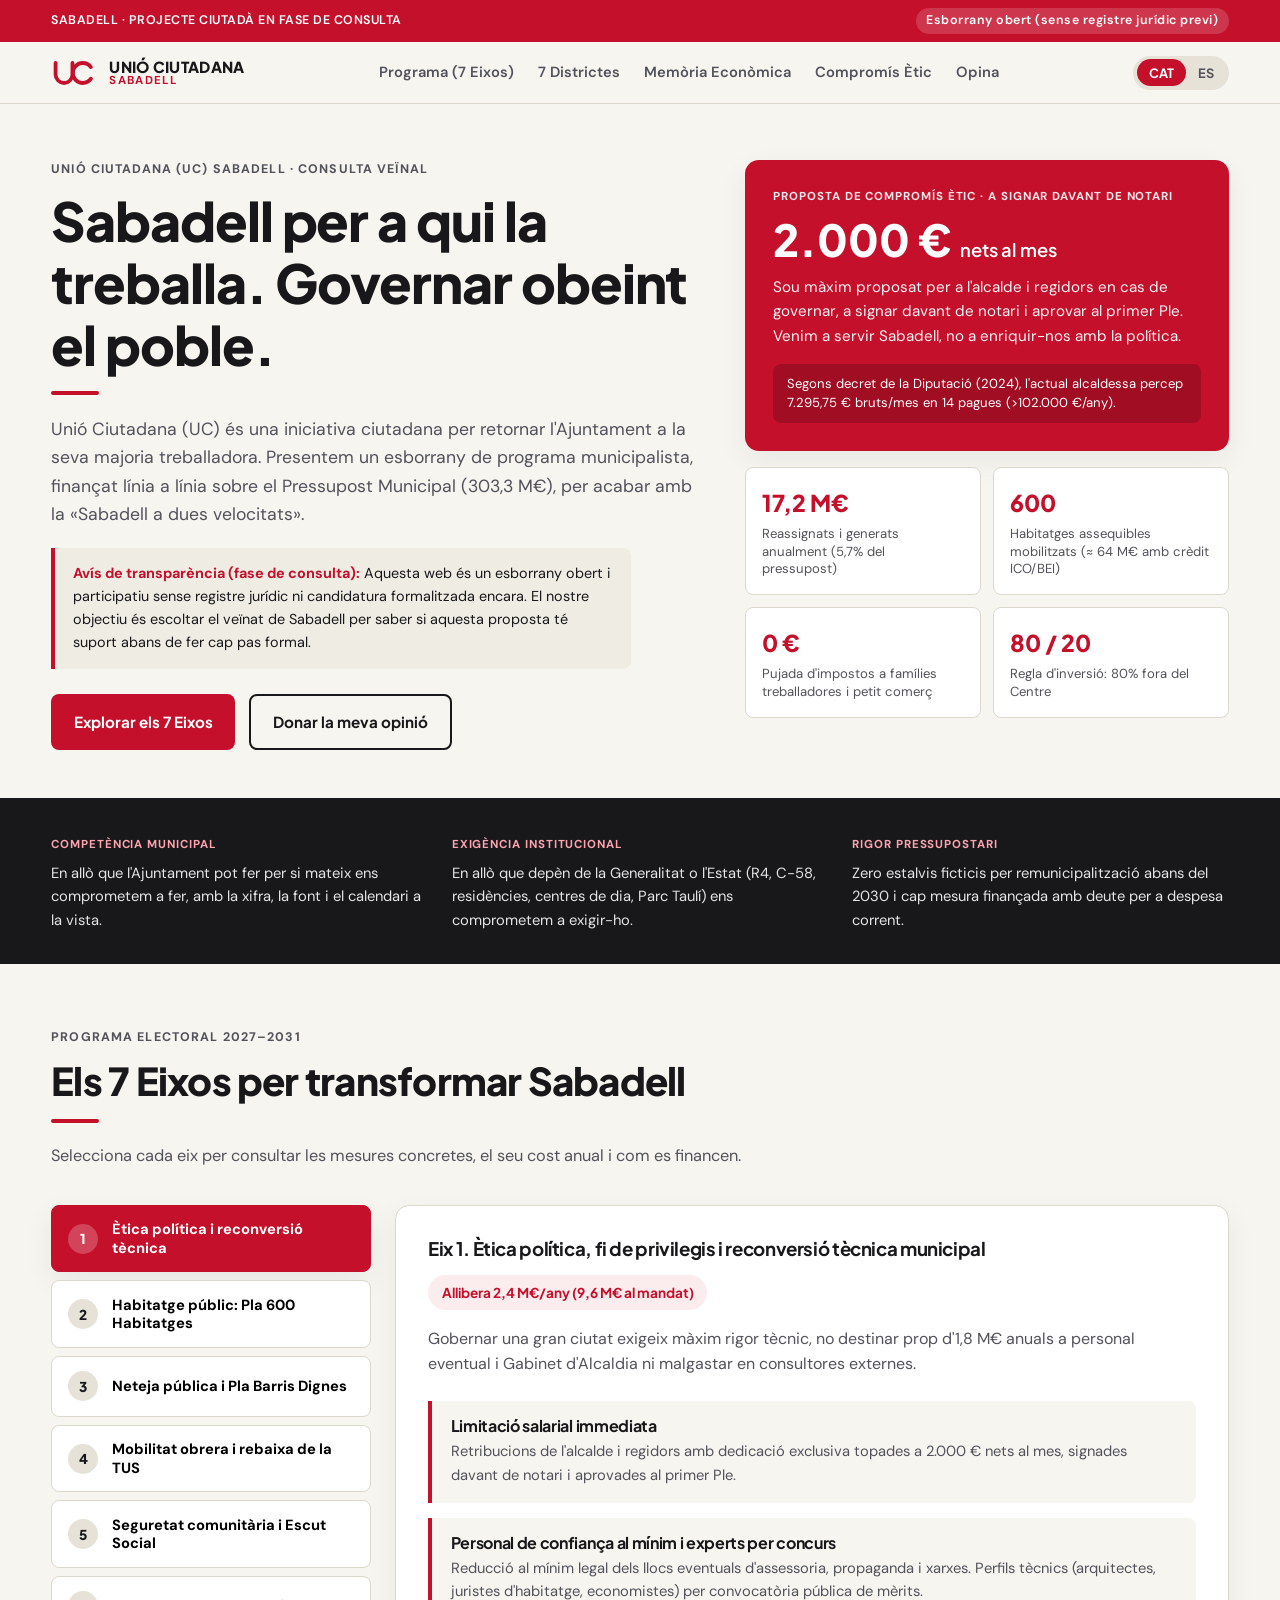
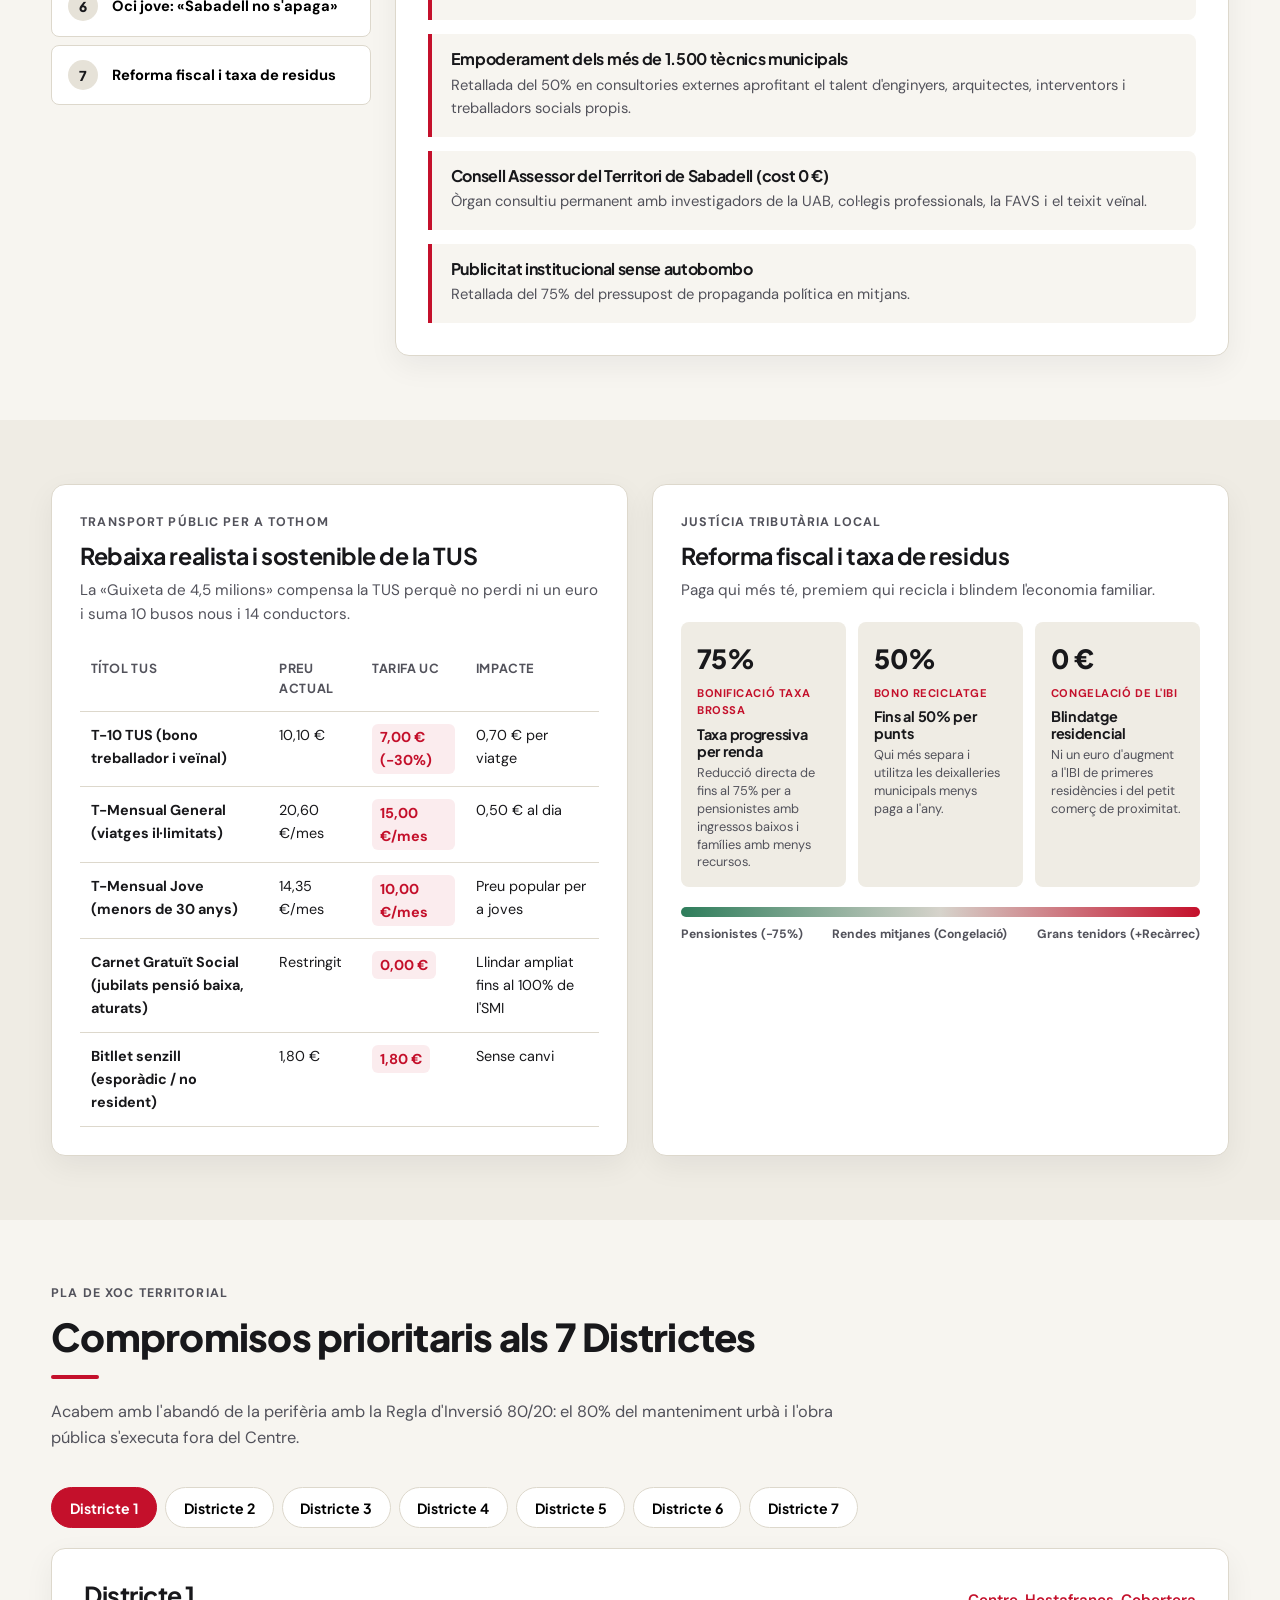
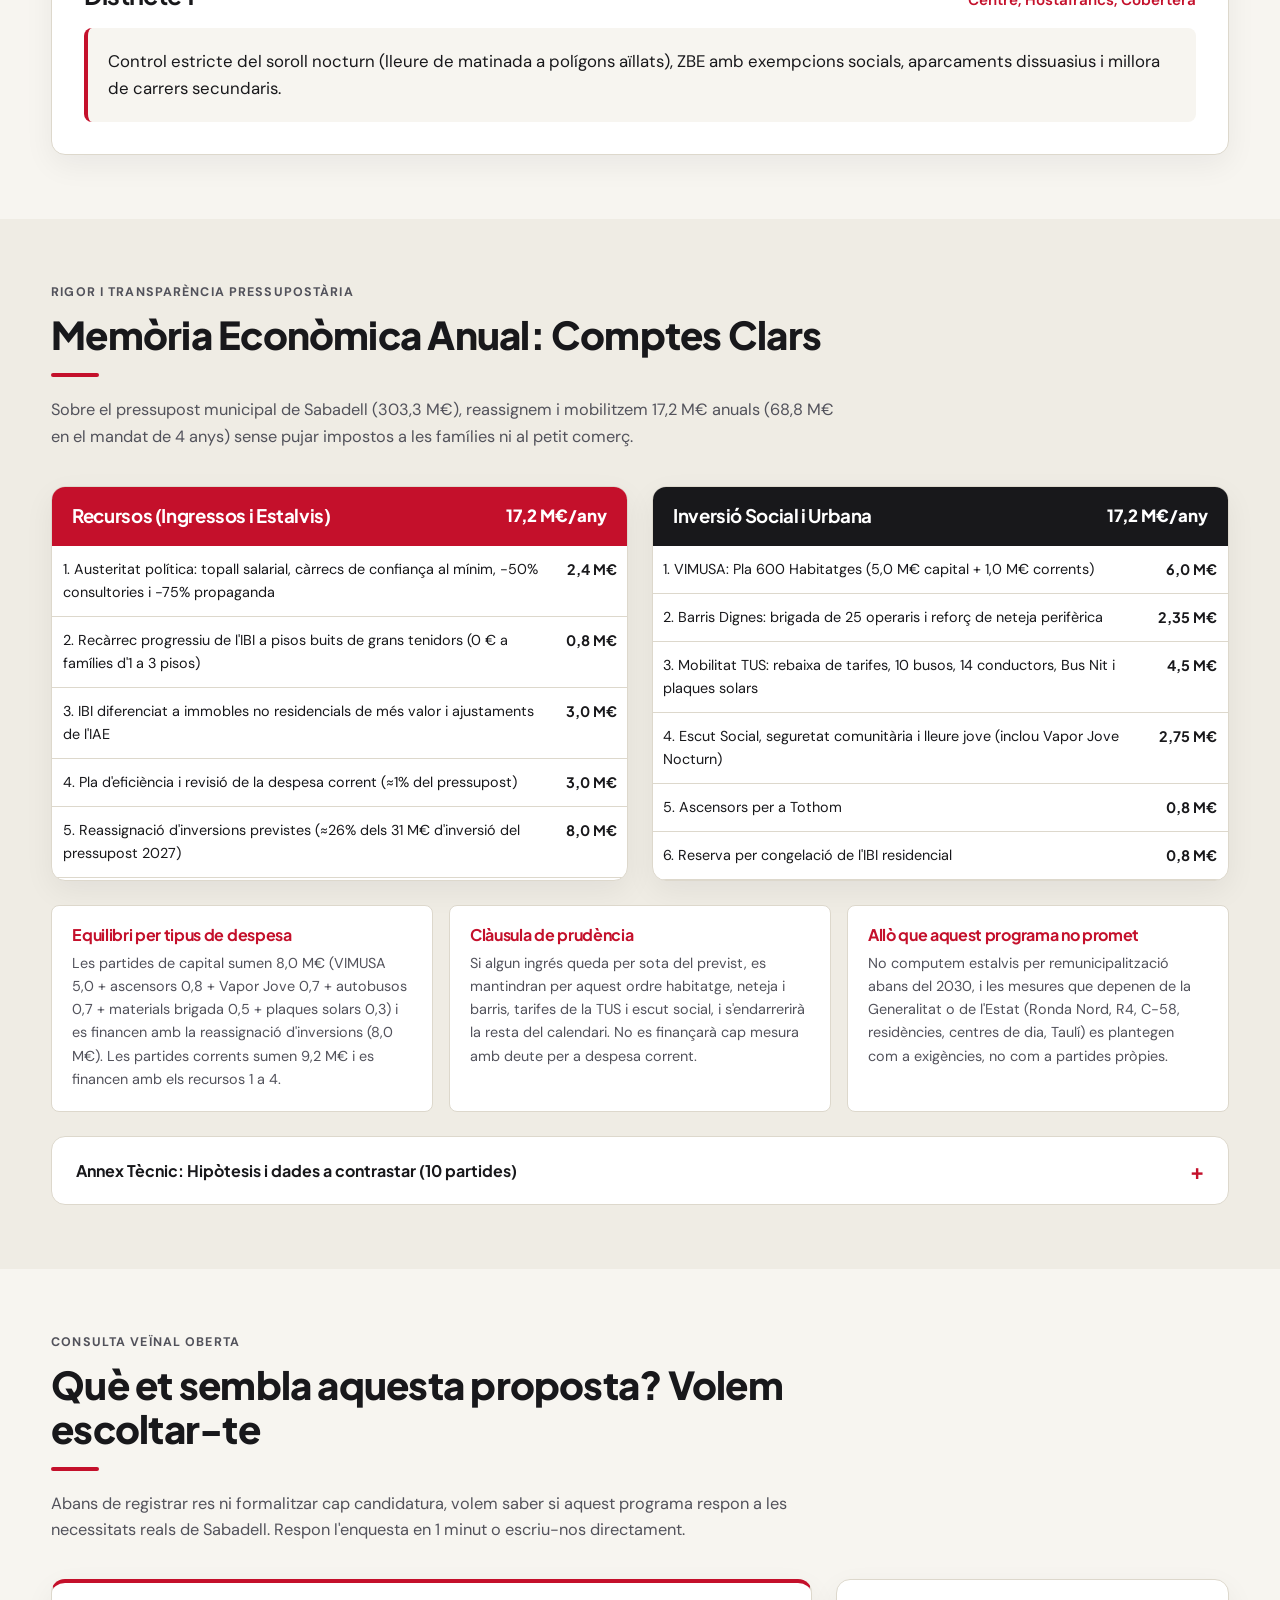
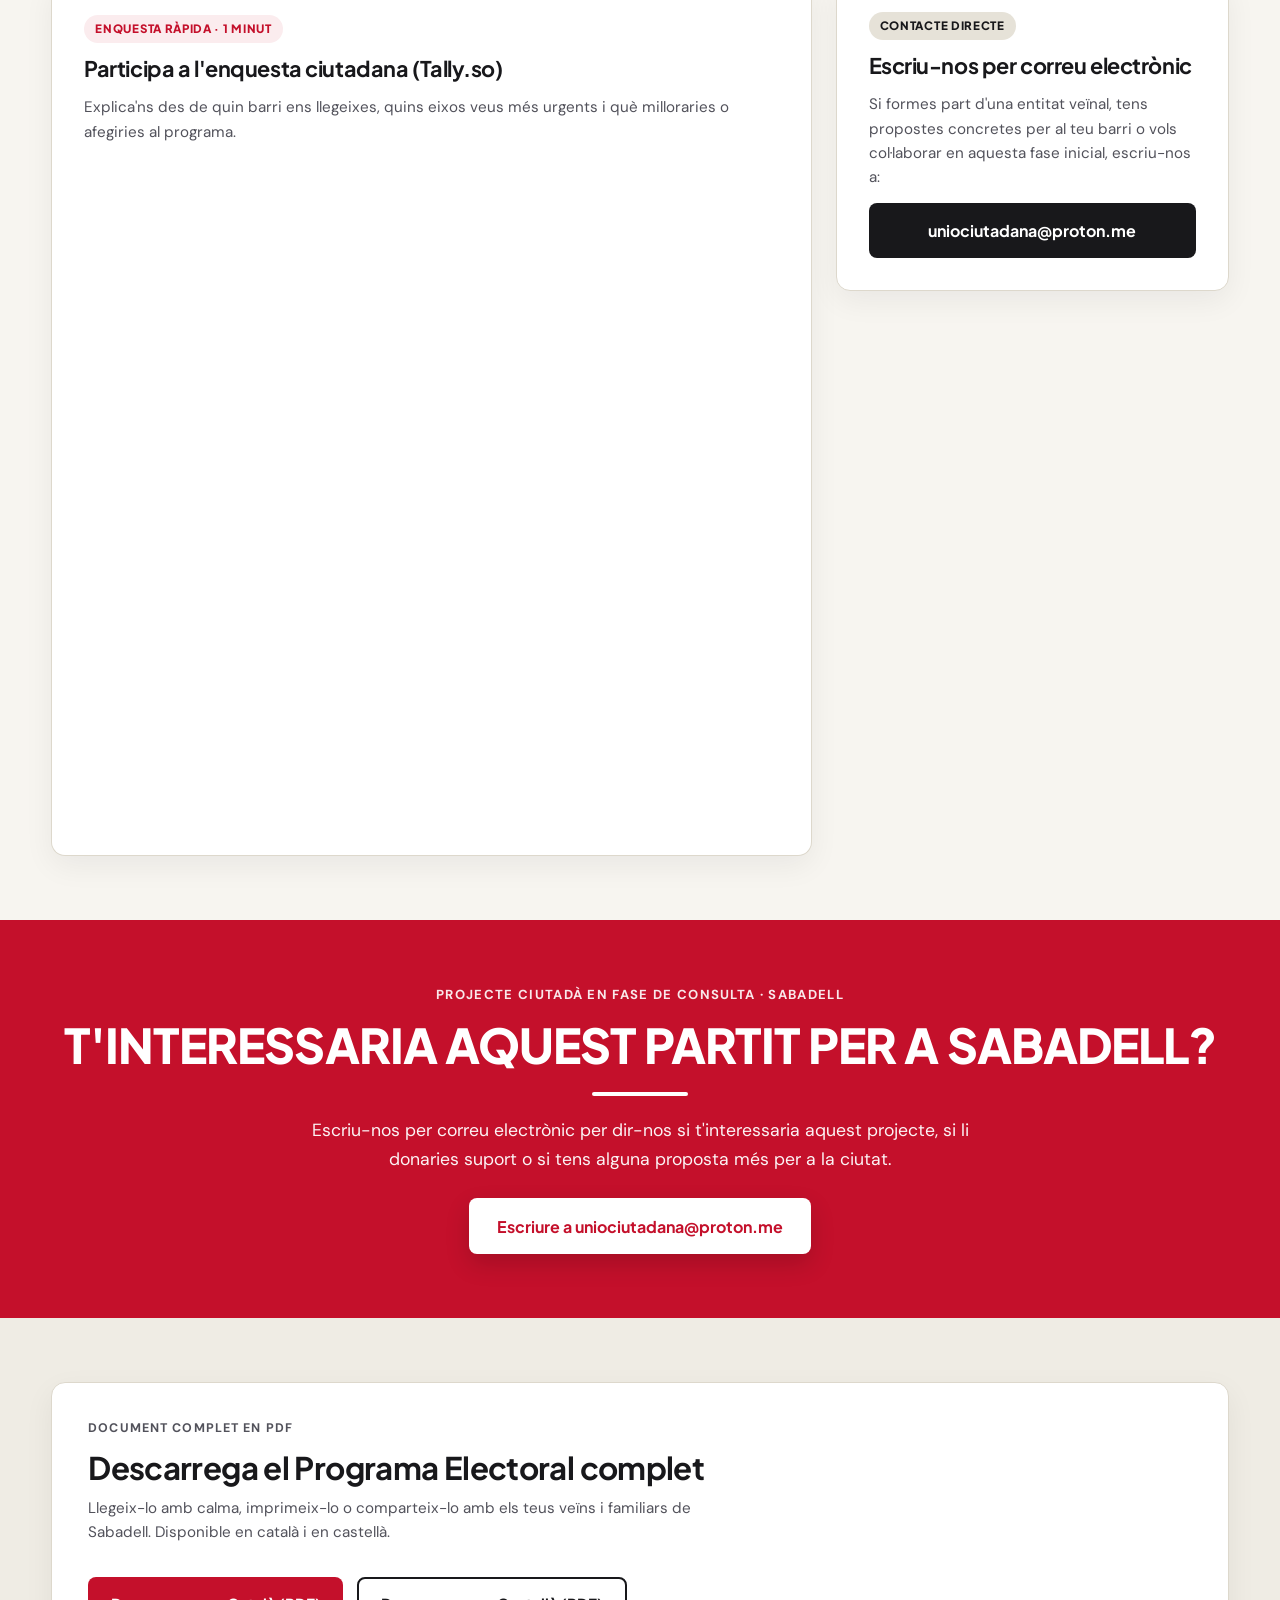
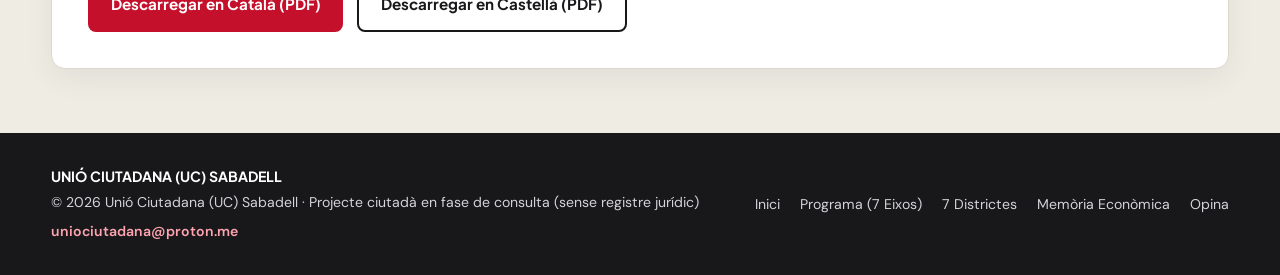
==== commit f11b1b26: "Add PDF download section for Catalan and Spanish electoral program" ====
--- a/index.html
+++ b/index.html
@@ -332,6 +332,27 @@
         >Escriure a uniociutadana@proton.me</a>
       </div>
     </section>
+
+    <!-- Download Program PDF Section -->
+    <section class="section section-alt" id="descarrega">
+      <div class="container download-box">
+        <div class="download-info">
+          <p class="eyebrow" data-i18n="downloadEyebrow">DOCUMENT COMPLET EN PDF</p>
+          <h2 data-i18n="downloadTitle">Descarrega el Programa Electoral complet</h2>
+          <p class="muted-text" data-i18n="downloadSubtitle">
+            Llegeix-lo amb calma, imprimeix-lo o comparteix-lo amb els teus veïns i familiars de Sabadell. Disponible en català i en castellà.
+          </p>
+        </div>
+        <div class="download-actions">
+          <a href="docs/programa-electoral-uc-sabadell-ca.pdf" download="Programa-Electoral-UC-Sabadell-CAT.pdf" class="btn btn-primary" data-i18n="downloadBtnCa">
+            Descarregar en Català (PDF)
+          </a>
+          <a href="docs/programa-electoral-uc-sabadell-es.pdf" download="Programa-Electoral-UC-Sabadell-ES.pdf" class="btn btn-outline" data-i18n="downloadBtnEs">
+            Descarregar en Castellà (PDF)
+          </a>
+        </div>
+      </div>
+    </section>
   </main>
 
   <footer class="site-footer">
--- a/styles.css
+++ b/styles.css
@@ -1004,6 +1004,39 @@
   background: var(--bg);
 }
 
+/* Download Section */
+.download-box {
+  background: var(--card);
+  border: 1px solid var(--border);
+  border-radius: var(--radius);
+  padding: 2.25rem;
+  box-shadow: var(--shadow);
+  display: flex;
+  justify-content: space-between;
+  align-items: center;
+  gap: 2rem;
+  flex-wrap: wrap;
+}
+
+.download-info {
+  max-width: 58ch;
+}
+
+.download-info h2 {
+  font-size: clamp(1.45rem, 2.5vw, 1.95rem);
+  margin-bottom: 0.65rem;
+}
+
+.download-info .muted-text {
+  margin-bottom: 0;
+}
+
+.download-actions {
+  display: flex;
+  flex-wrap: wrap;
+  gap: 0.85rem;
+}
+
 /* Footer */
 .site-footer {
   background: var(--ink);
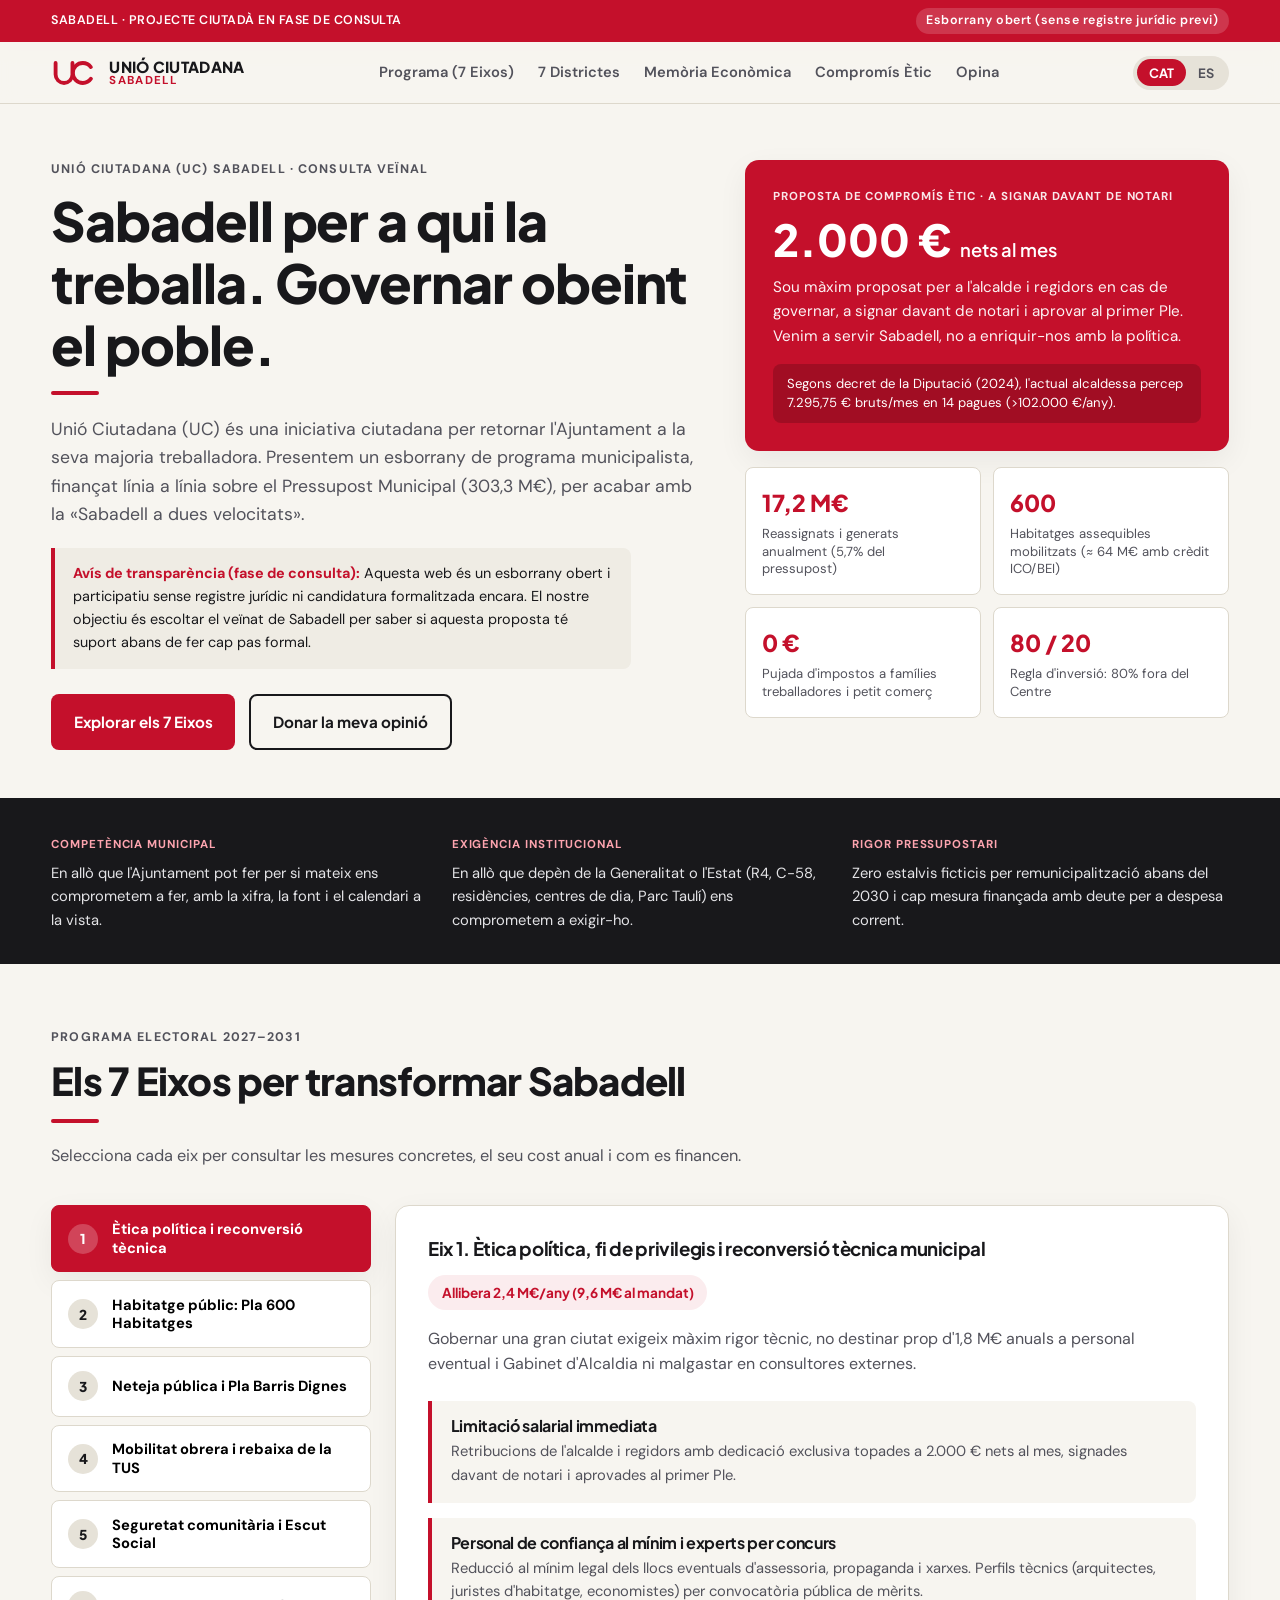
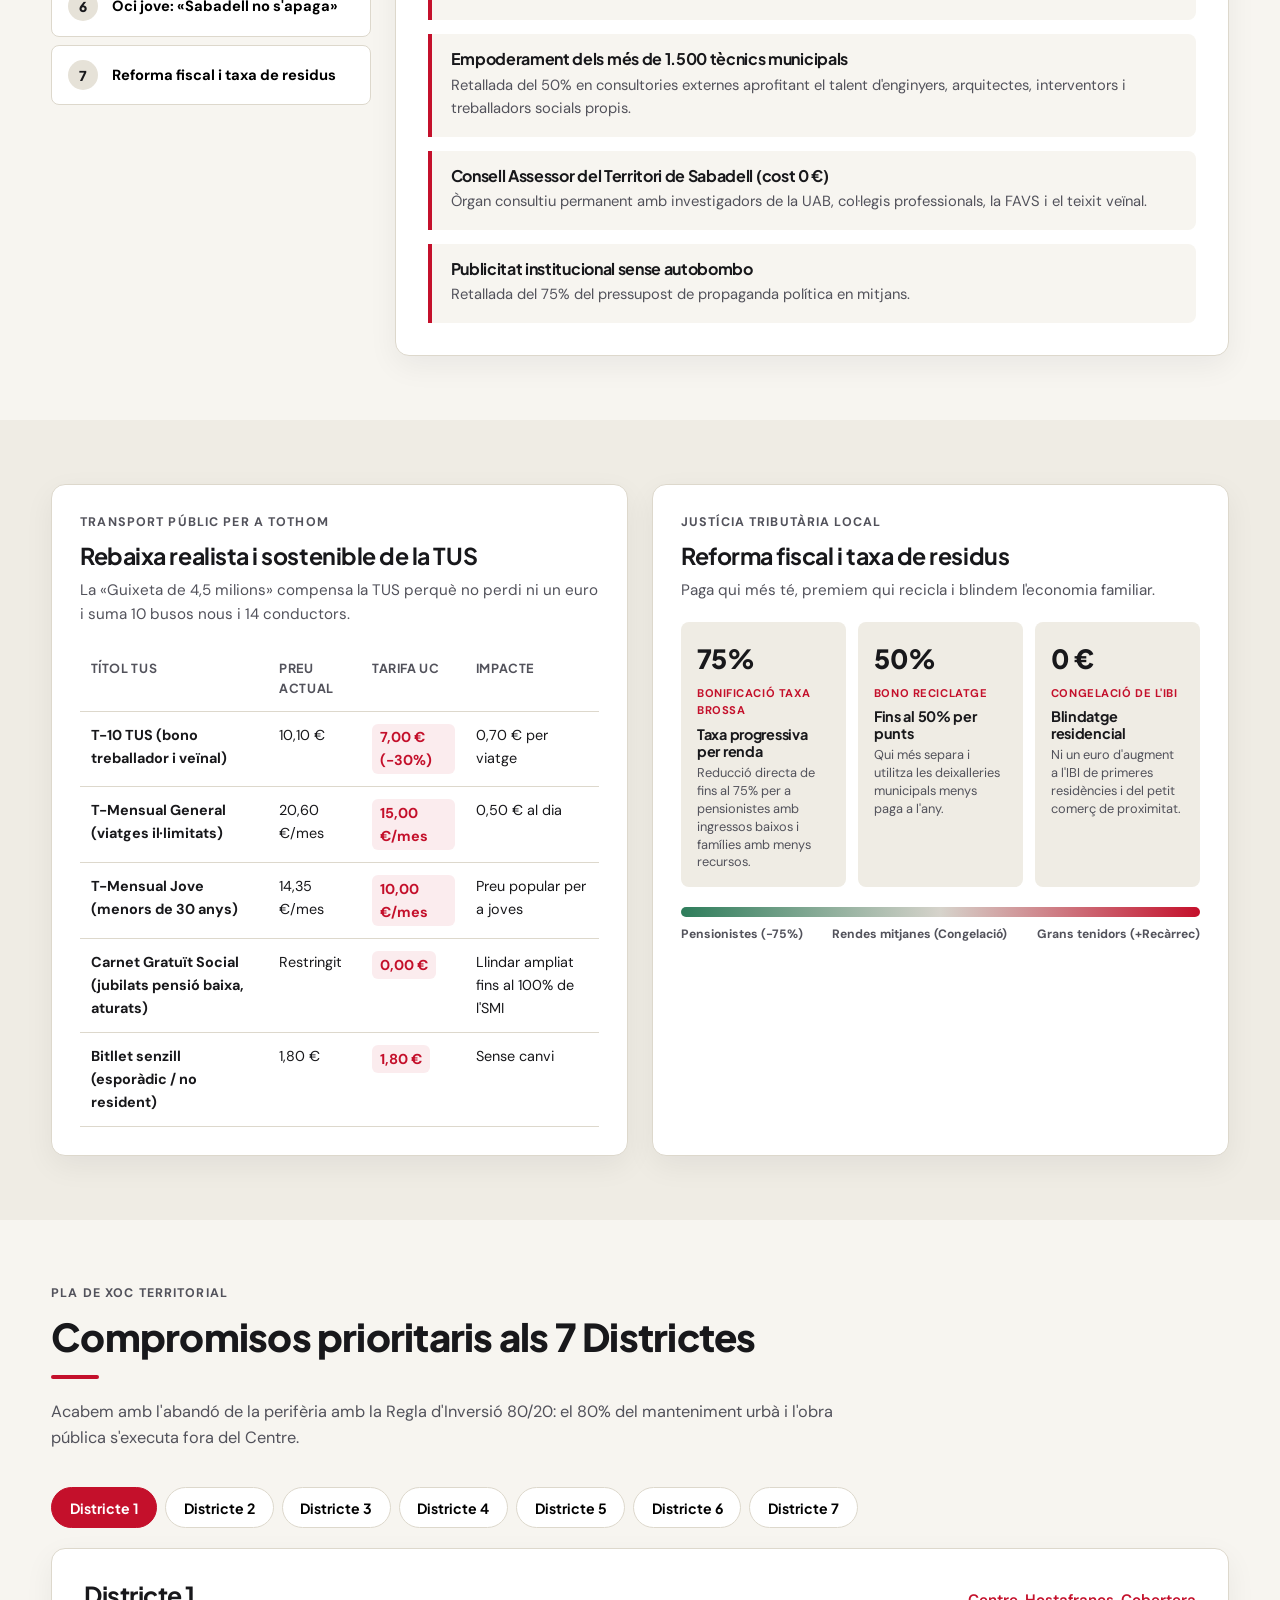
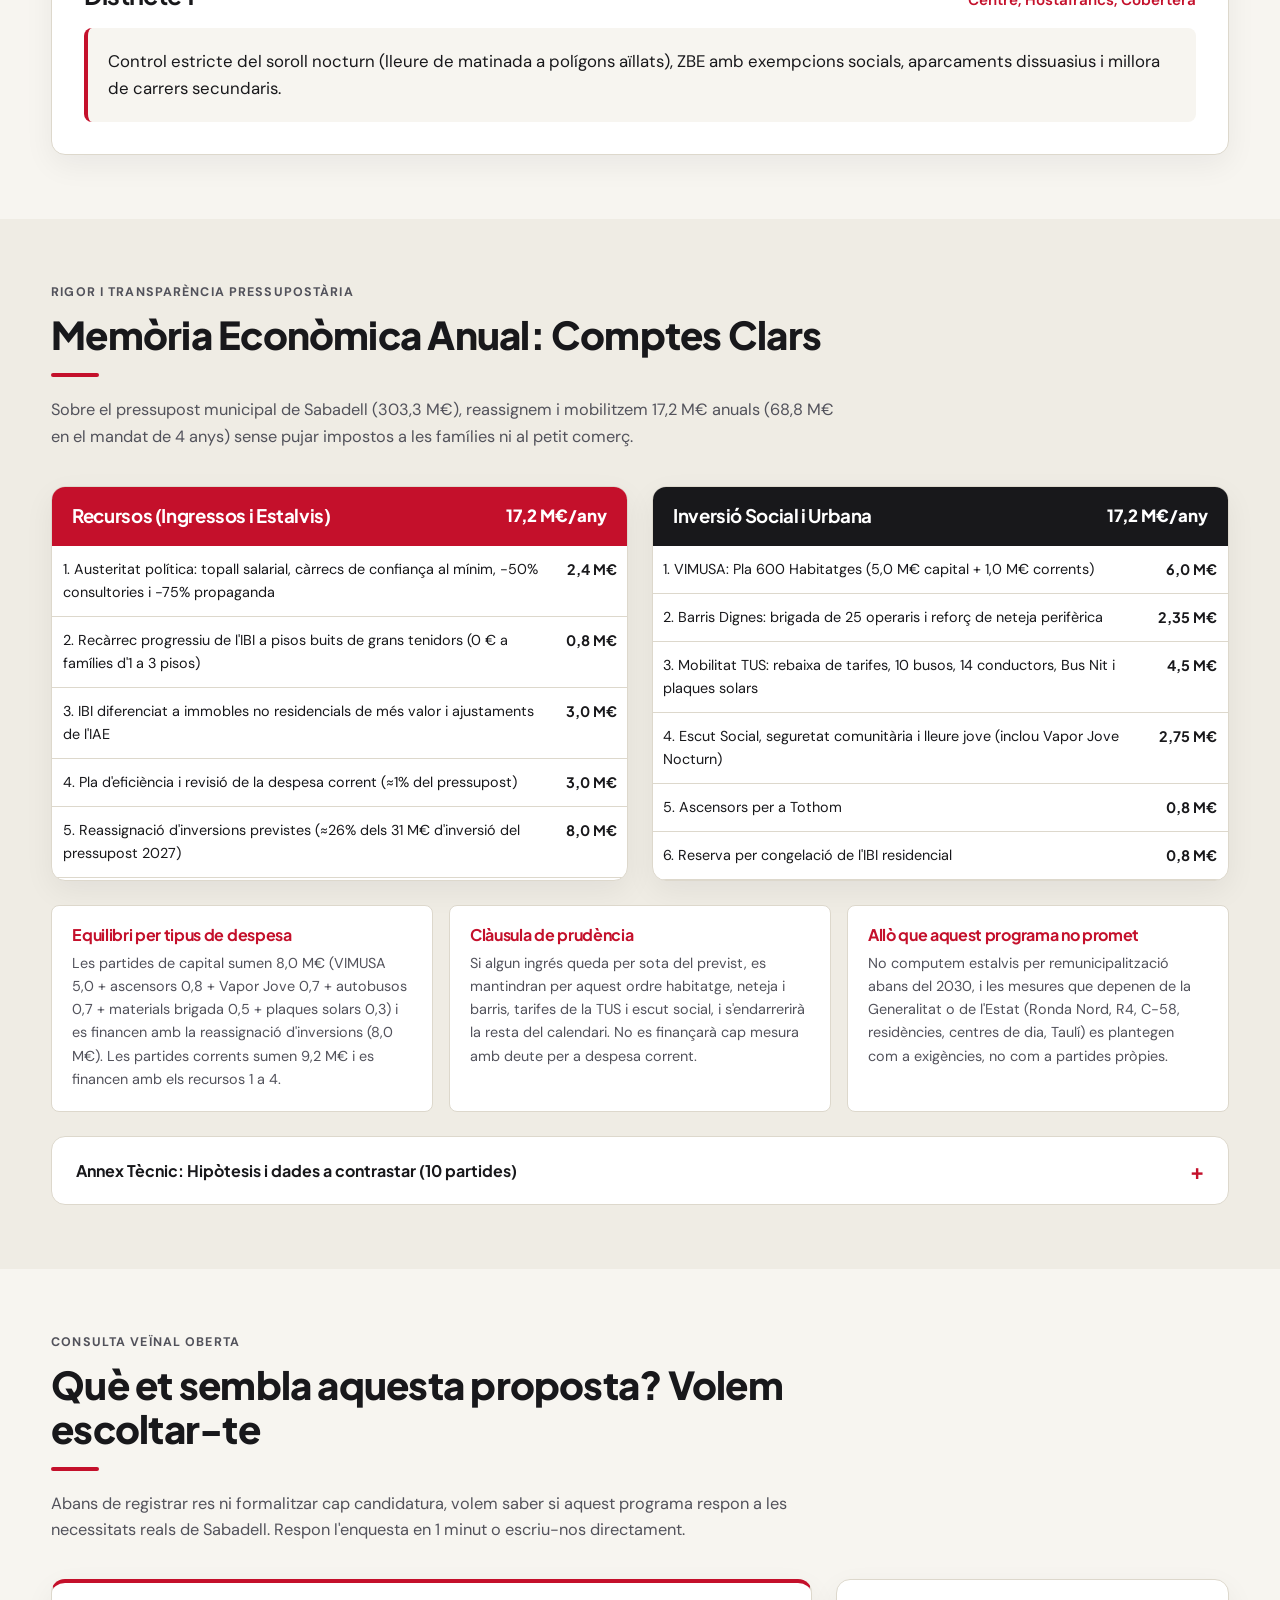
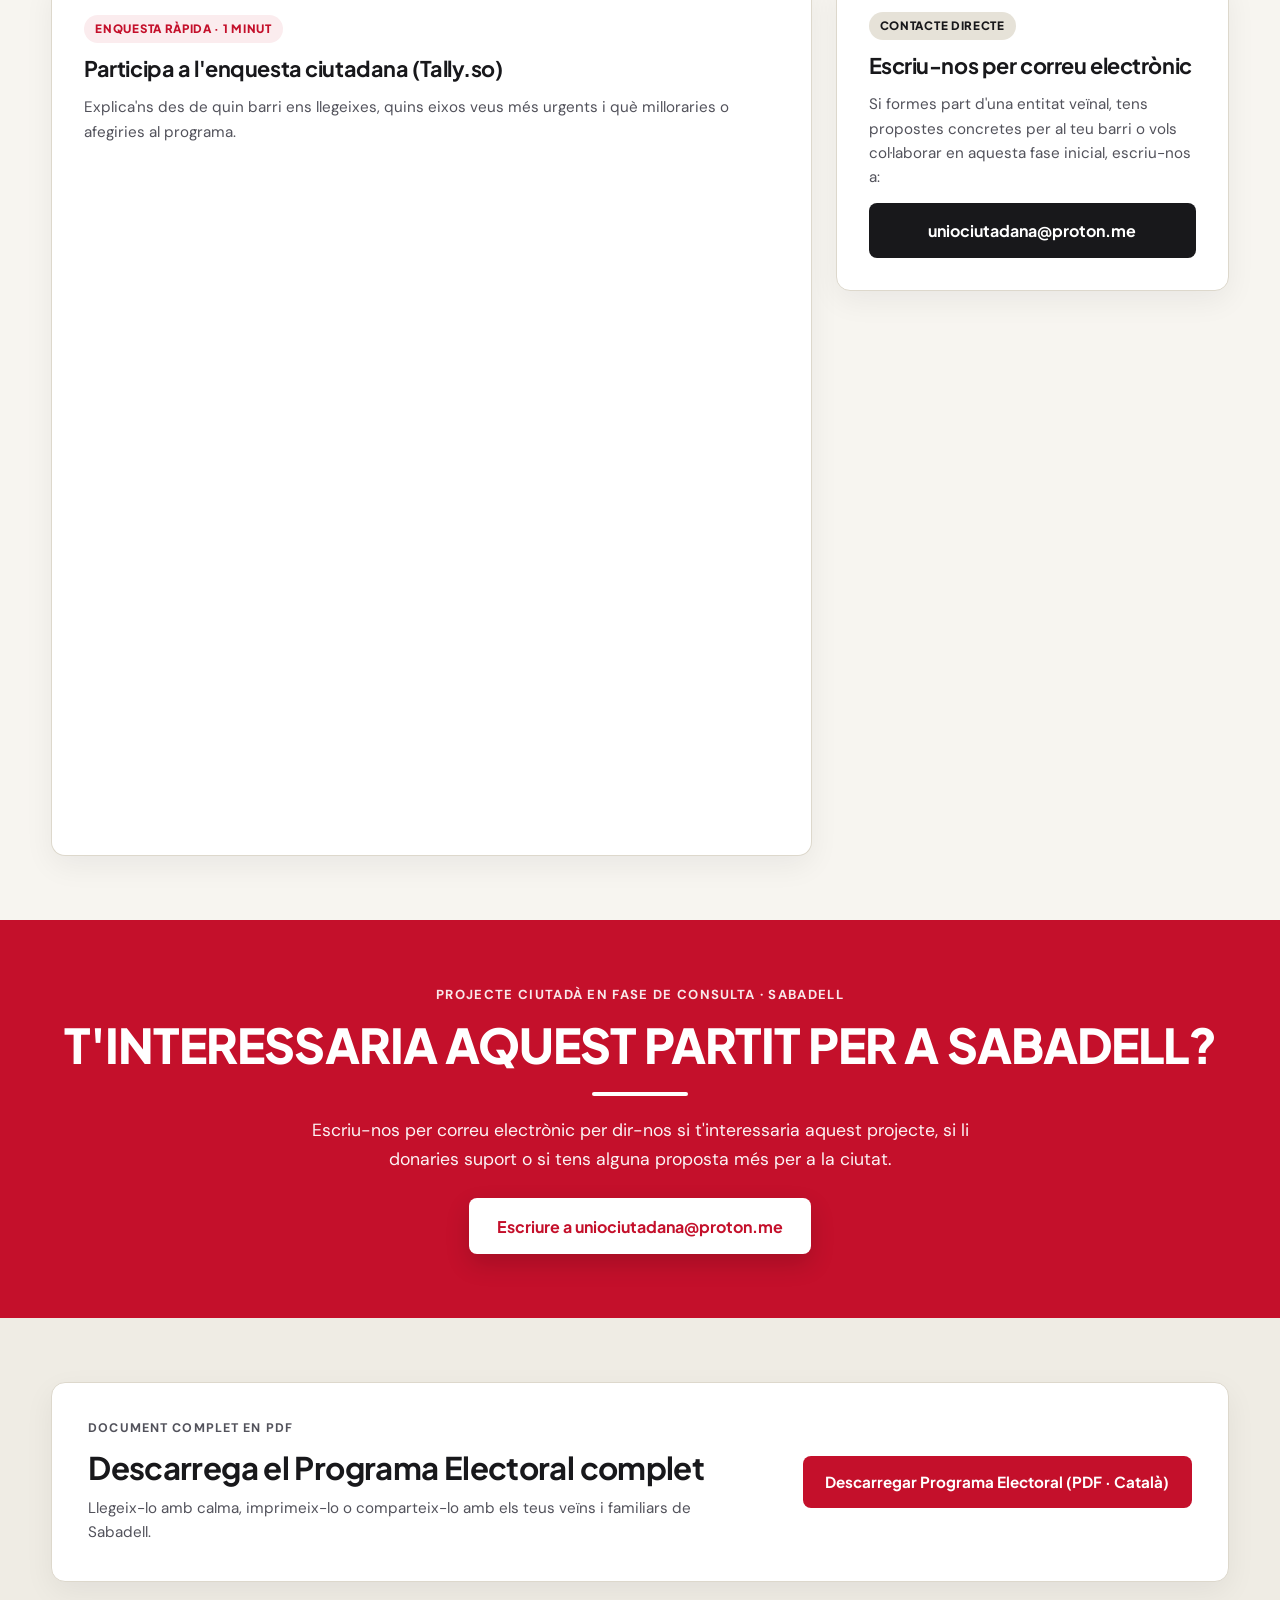
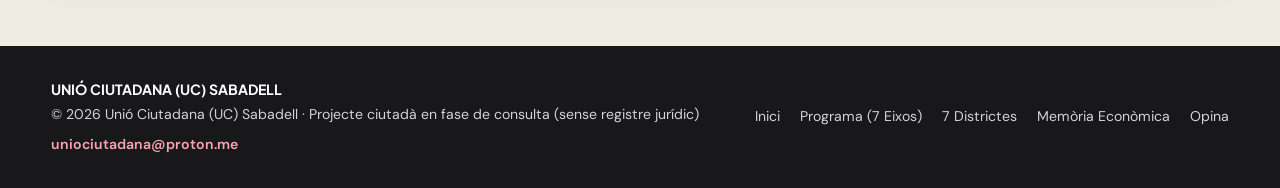
==== commit 81748bad: "Use original Catalan and Spanish PDFs matched to active language" ====
--- a/index.html
+++ b/index.html
@@ -344,11 +344,14 @@
           </p>
         </div>
         <div class="download-actions">
-          <a href="docs/programa-electoral-uc-sabadell-ca.pdf" download="Programa-Electoral-UC-Sabadell-CAT.pdf" class="btn btn-primary" data-i18n="downloadBtnCa">
-            Descarregar en Català (PDF)
-          </a>
-          <a href="docs/programa-electoral-uc-sabadell-es.pdf" download="Programa-Electoral-UC-Sabadell-ES.pdf" class="btn btn-outline" data-i18n="downloadBtnEs">
-            Descarregar en Castellà (PDF)
+          <a
+            id="download-pdf-btn"
+            href="docs/programa-electoral-uc-sabadell-ca.pdf"
+            download="Programa-Electoral-UC-Sabadell-CAT.pdf"
+            class="btn btn-primary"
+            data-i18n="downloadBtn"
+          >
+            Descarregar Programa Electoral (PDF)
           </a>
         </div>
       </div>
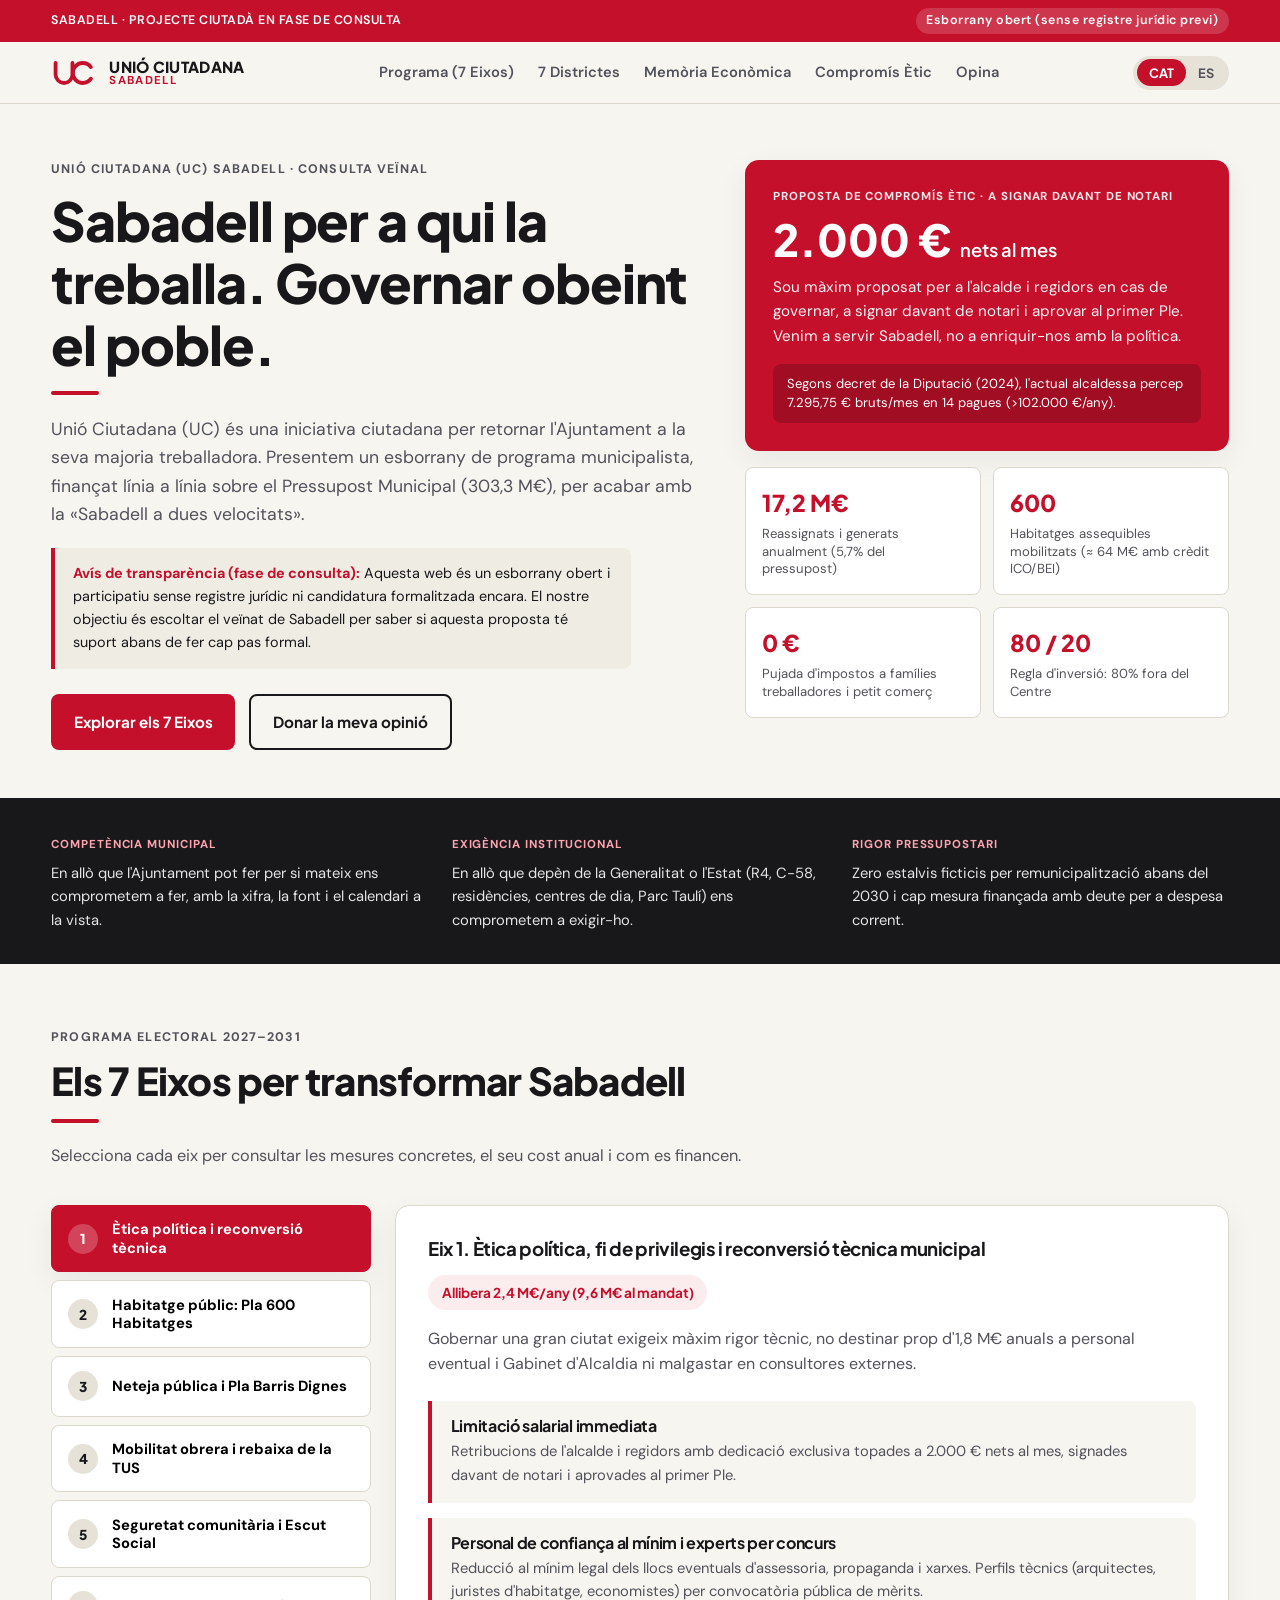
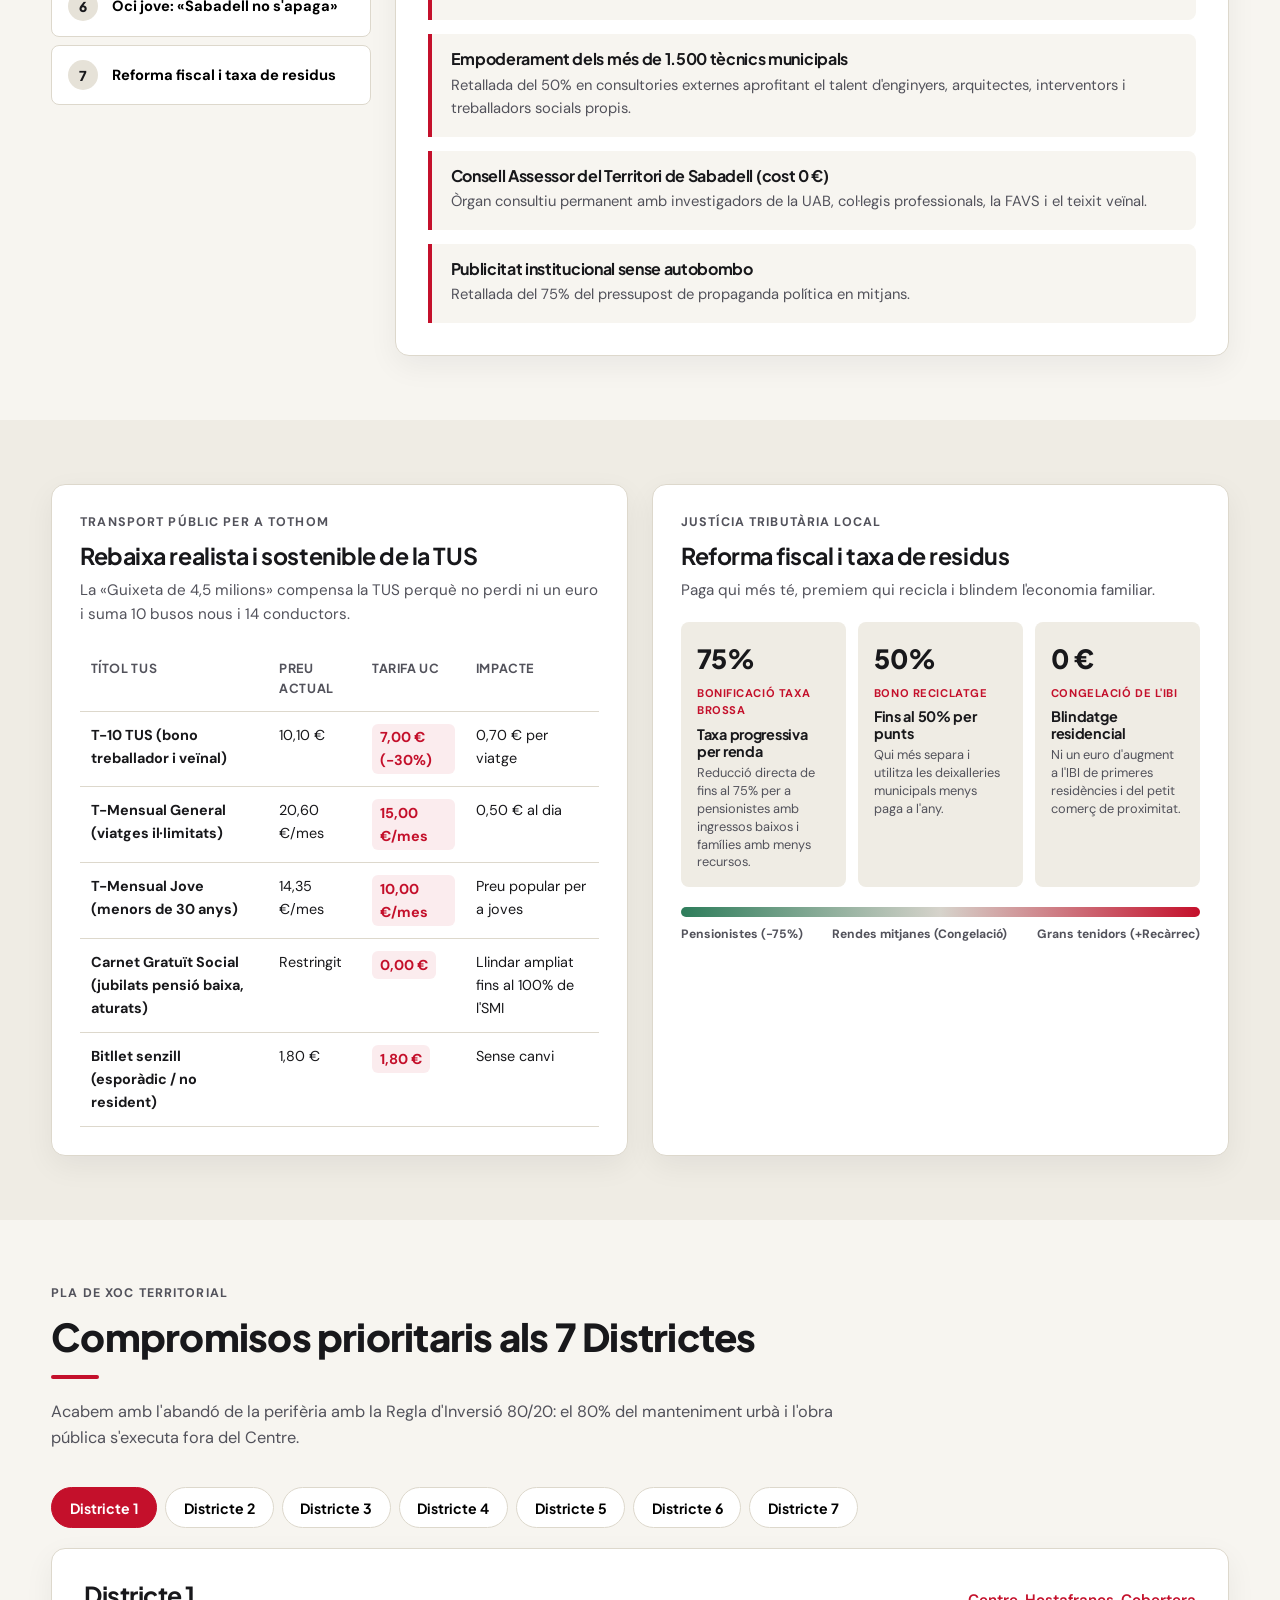
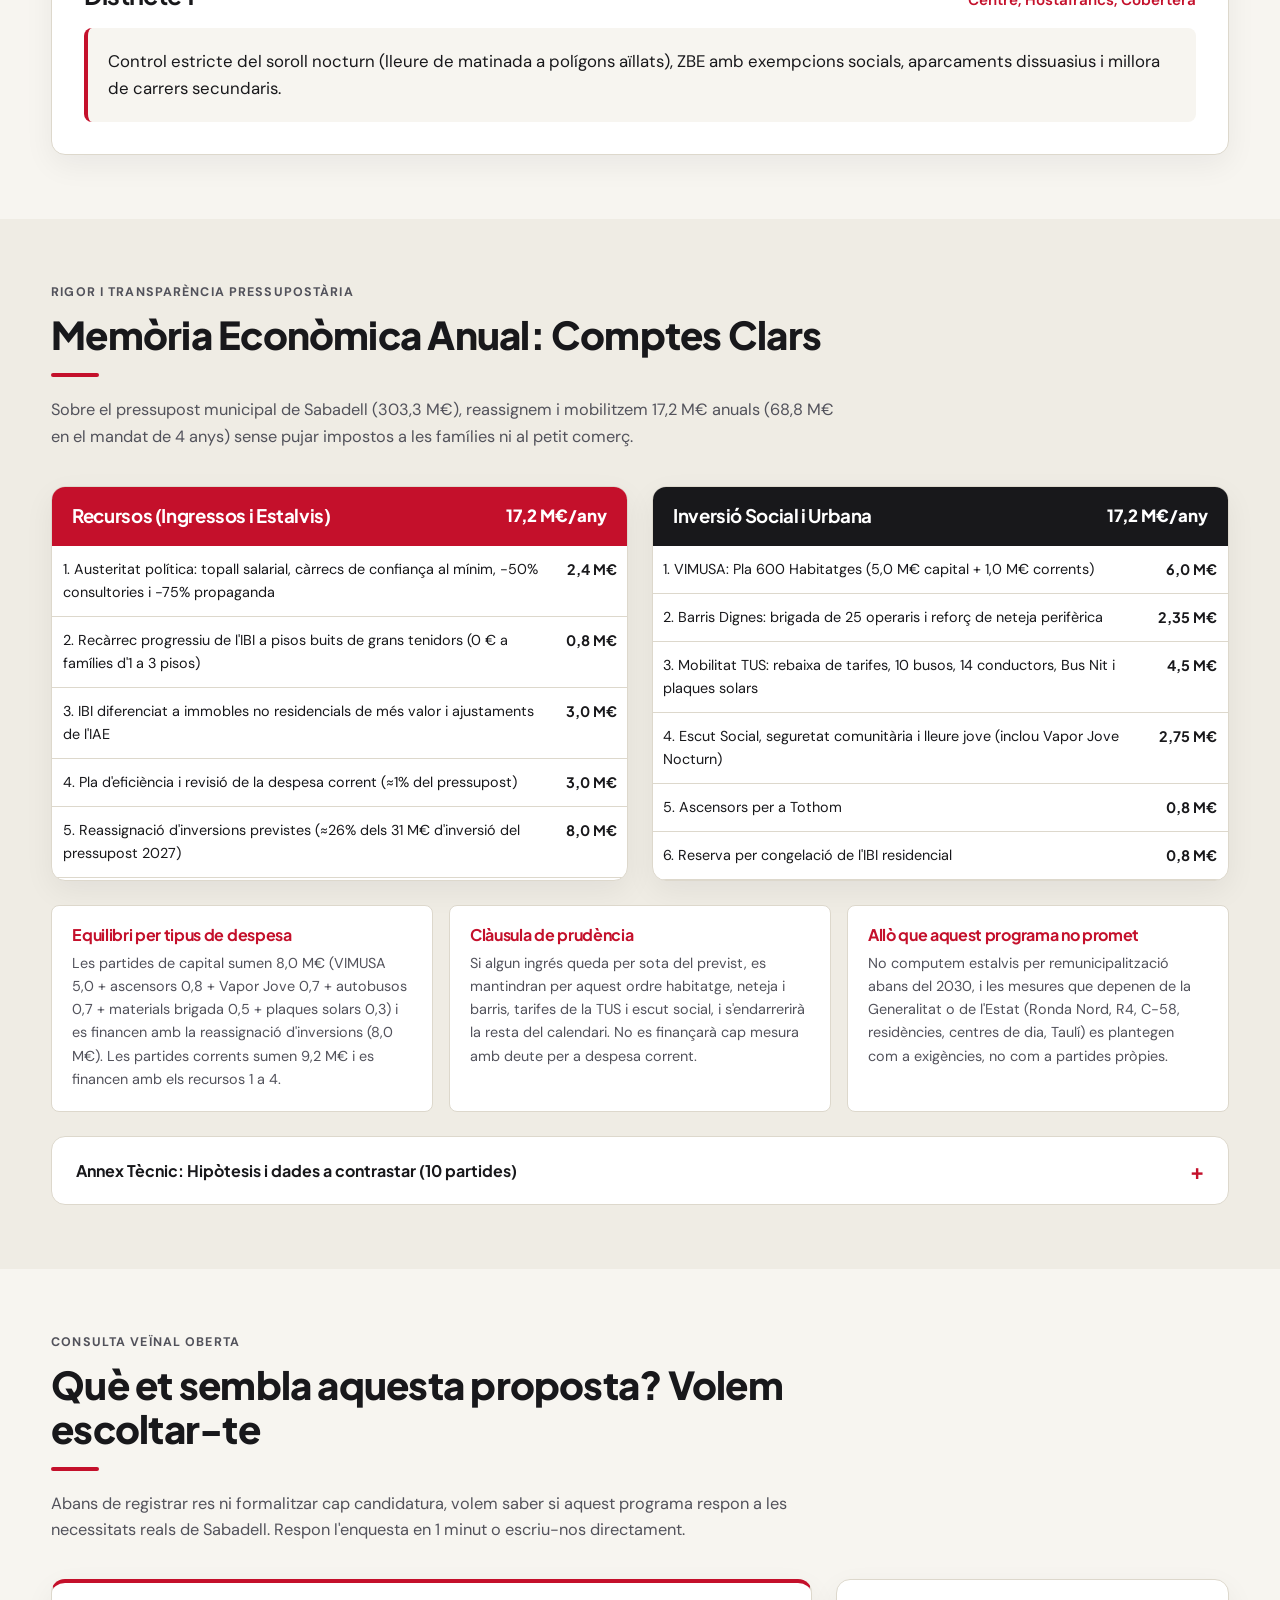
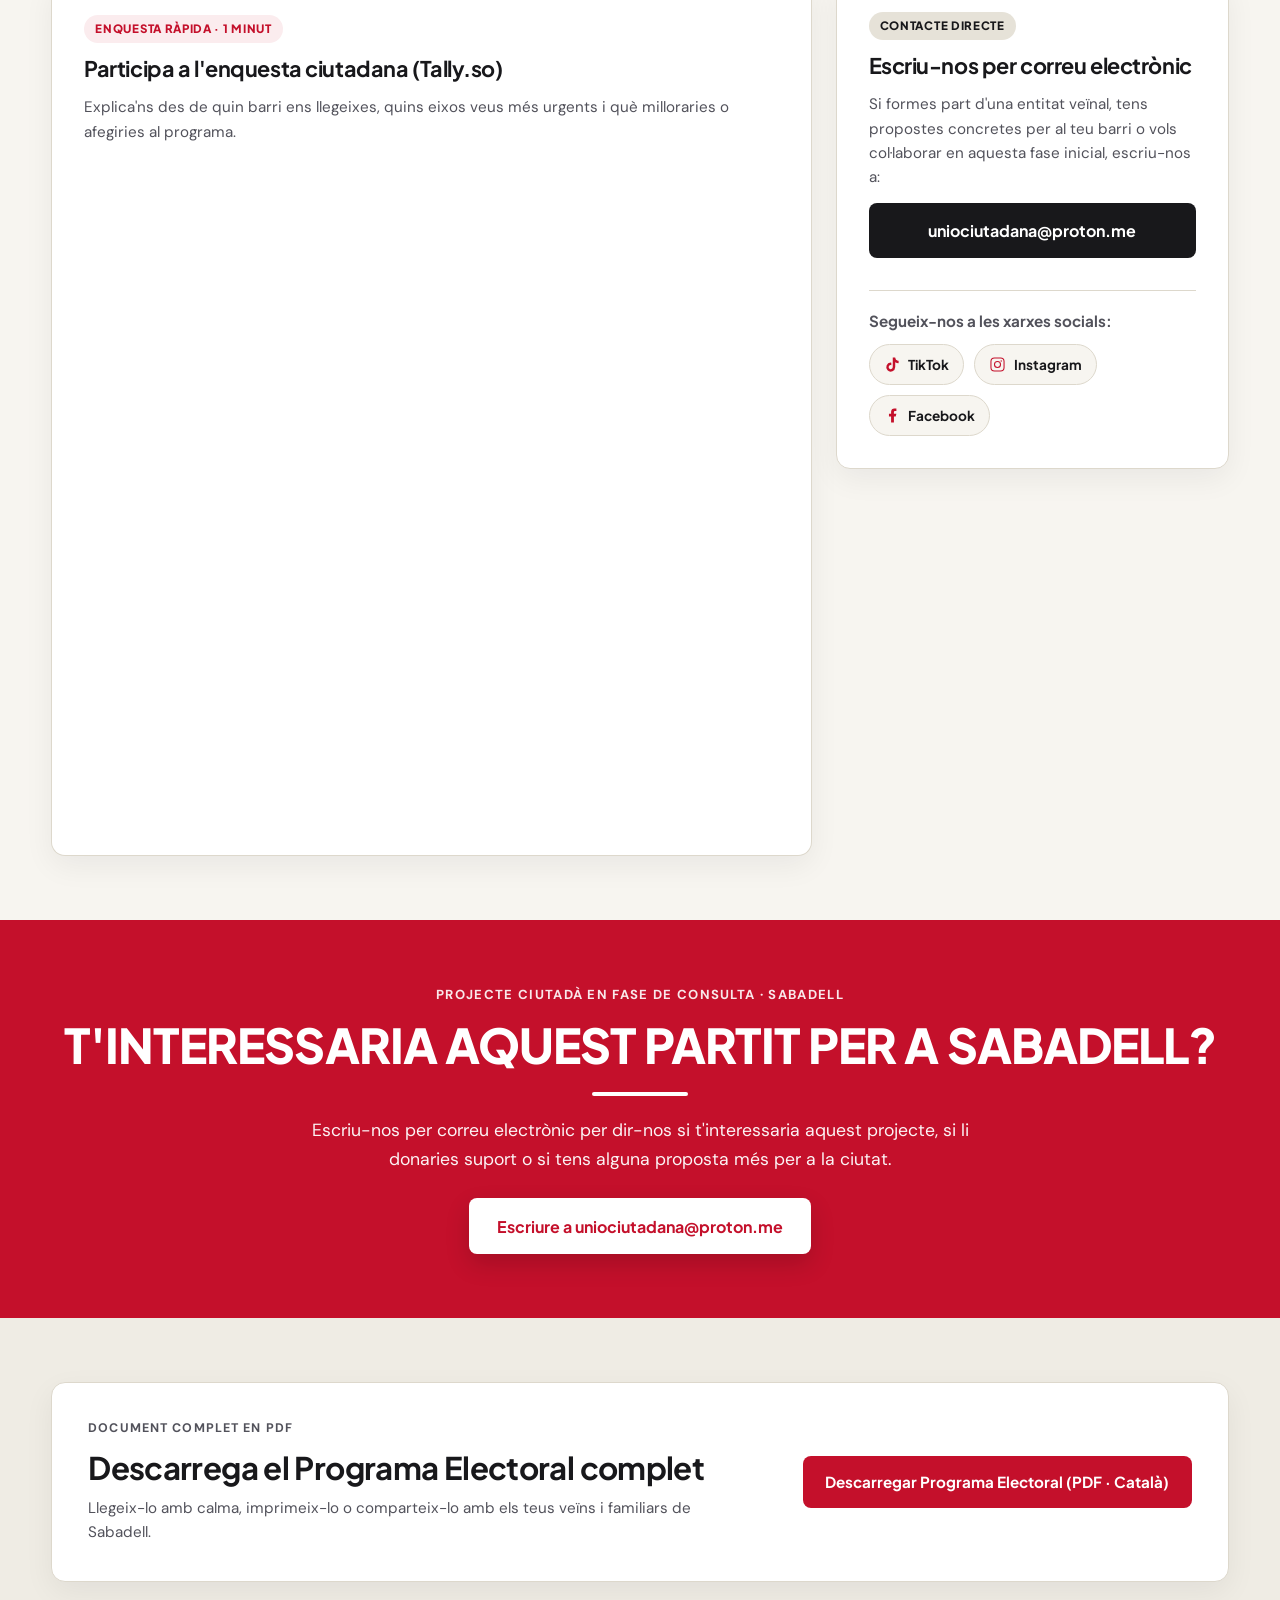
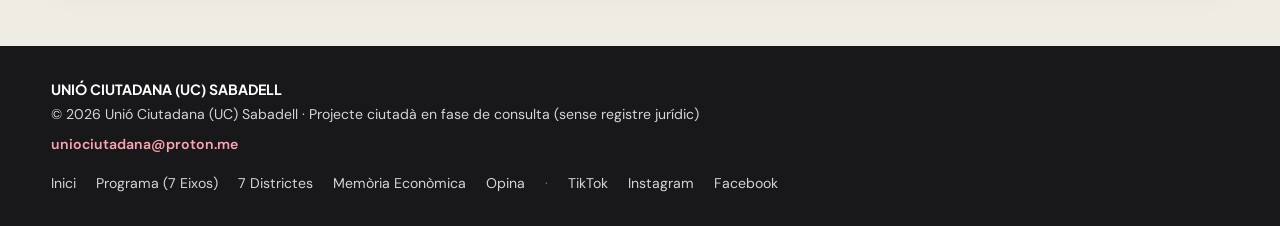
==== commit 738525d3: "Add TikTok, Instagram and Facebook social links" ====
--- a/index.html
+++ b/index.html
@@ -312,6 +312,23 @@
             <a href="mailto:uniociutadana@proton.me" class="contact-email-box">
               uniociutadana@proton.me
             </a>
+            <div class="social-block">
+              <p class="social-label" data-i18n="socialLabel">Segueix-nos a les xarxes socials:</p>
+              <div class="social-links">
+                <a href="https://www.tiktok.com/@uni.ciutadana" target="_blank" rel="noopener noreferrer" class="social-pill" aria-label="TikTok @uni.ciutadana">
+                  <svg viewBox="0 0 24 24" fill="currentColor" aria-hidden="true"><path d="M19.59 6.69a4.83 4.83 0 0 1-3.77-4.25V2h-3.45v13.67a2.89 2.89 0 0 1-5.2 1.74 2.89 2.89 0 0 1 2.31-4.64 2.93 2.93 0 0 1 .88.13V9.4a6.84 6.84 0 0 0-1-.05A6.33 6.33 0 0 0 5 20.1a6.34 6.34 0 0 0 10.86-4.43v-7a8.16 8.16 0 0 0 4.77 1.52v-3.4a4.85 4.85 0 0 1-1-.1z"/></svg>
+                  <span>TikTok</span>
+                </a>
+                <a href="https://www.instagram.com/unio.ciutadana/" target="_blank" rel="noopener noreferrer" class="social-pill" aria-label="Instagram @unio.ciutadana">
+                  <svg viewBox="0 0 24 24" fill="currentColor" aria-hidden="true"><path d="M7.75 2h8.5A5.75 5.75 0 0 1 22 7.75v8.5A5.75 5.75 0 0 1 16.25 22h-8.5A5.75 5.75 0 0 1 2 16.25v-8.5A5.75 5.75 0 0 1 7.75 2zm0 1.5A4.25 4.25 0 0 0 3.5 7.75v8.5A4.25 4.25 0 0 0 7.75 20.5h8.5a4.25 4.25 0 0 0 4.25-4.25v-8.5A4.25 4.25 0 0 0 16.25 3.5h-8.5zM12 7a5 5 0 1 1 0 10 5 5 0 0 1 0-10zm0 1.5a3.5 3.5 0 1 0 0 7 3.5 3.5 0 0 0 0-7zm5.25-2.5a1 1 0 1 1 0 2 1 1 0 0 1 0-2z"/></svg>
+                  <span>Instagram</span>
+                </a>
+                <a href="https://www.facebook.com/profile.php?id=61596544923518" target="_blank" rel="noopener noreferrer" class="social-pill" aria-label="Facebook Unió Ciutadana">
+                  <svg viewBox="0 0 24 24" fill="currentColor" aria-hidden="true"><path d="M14 13.5h2.5l1-4H14v-2c0-1.03 0-2 2-2h1.5V2.14c-.326-.043-1.557-.14-2.857-.14C11.928 2 10 3.657 10 6.7v2.8H7v4h3V22h4v-8.5z"/></svg>
+                  <span>Facebook</span>
+                </a>
+              </div>
+            </div>
           </div>
         </div>
       </div>
@@ -371,11 +388,16 @@
         <a href="#districtes" data-i18n="navDistricts">7 Districtes</a>
         <a href="#memoria" data-i18n="navEconomy">Memòria Econòmica</a>
         <a href="#opina" data-i18n="navFeedback">Opina</a>
+        <span class="footer-sep" aria-hidden="true">·</span>
+        <a href="https://www.tiktok.com/@uni.ciutadana" target="_blank" rel="noopener noreferrer">TikTok</a>
+        <a href="https://www.instagram.com/unio.ciutadana/" target="_blank" rel="noopener noreferrer">Instagram</a>
+        <a href="https://www.facebook.com/profile.php?id=61596544923518" target="_blank" rel="noopener noreferrer">Facebook</a>
       </div>
     </div>
   </footer>
 
   <script src="data.js"></script>
   <script src="app.js"></script>
+  <!-- Cloudflare Web Analytics --><script type='module' src='https://static.cloudflareinsights.com/beacon.min.js' data-cf-beacon='{"token": "7cb3f402870c45b296c9f097827bf242"}'></script><!-- End Cloudflare Web Analytics -->
 </body>
 </html>
--- a/styles.css
+++ b/styles.css
@@ -946,6 +946,62 @@
   background: var(--red);
 }
 
+.social-block {
+  margin-top: 1.15rem;
+  padding-top: 1.15rem;
+  border-top: 1px solid var(--border);
+}
+
+.social-label {
+  font-family: var(--font-display);
+  font-size: 0.85rem;
+  font-weight: 700;
+  color: var(--ink);
+  margin-bottom: 0.65rem;
+}
+
+.social-links {
+  display: flex;
+  flex-wrap: wrap;
+  gap: 0.6rem;
+}
+
+.social-pill {
+  display: inline-flex;
+  align-items: center;
+  gap: 0.45rem;
+  padding: 0.55rem 0.9rem;
+  border-radius: 999px;
+  background: var(--bg);
+  border: 1px solid var(--border);
+  font-family: var(--font-display);
+  font-size: 0.85rem;
+  font-weight: 700;
+  color: var(--ink);
+  transition: all 0.2s ease;
+}
+
+.social-pill svg {
+  width: 17px;
+  height: 17px;
+  color: var(--red);
+  transition: color 0.2s ease;
+}
+
+.social-pill:hover {
+  background: var(--red);
+  border-color: var(--red);
+  color: #fff;
+}
+
+.social-pill:hover svg {
+  color: #fff;
+}
+
+.footer-sep {
+  color: #71717a;
+}
+
 .footer-email {
   color: #fda4af;
   font-weight: 600;
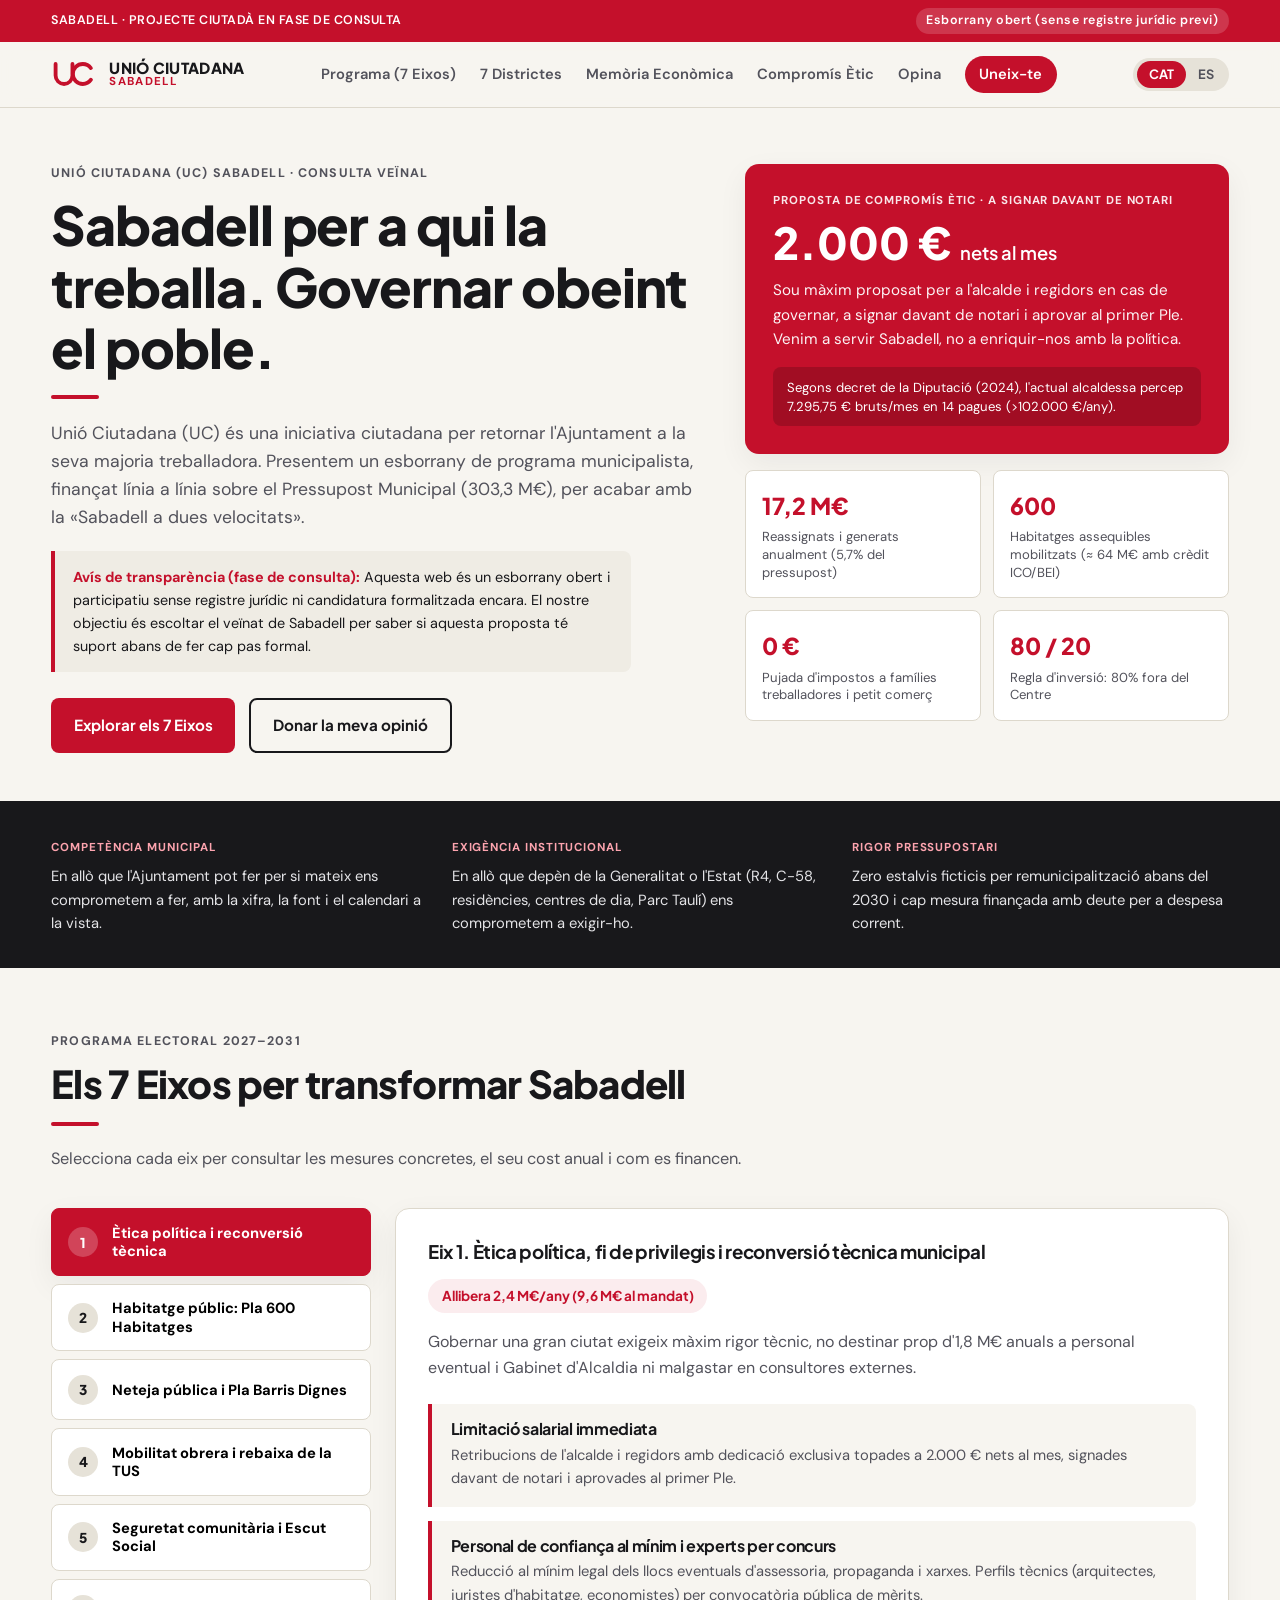
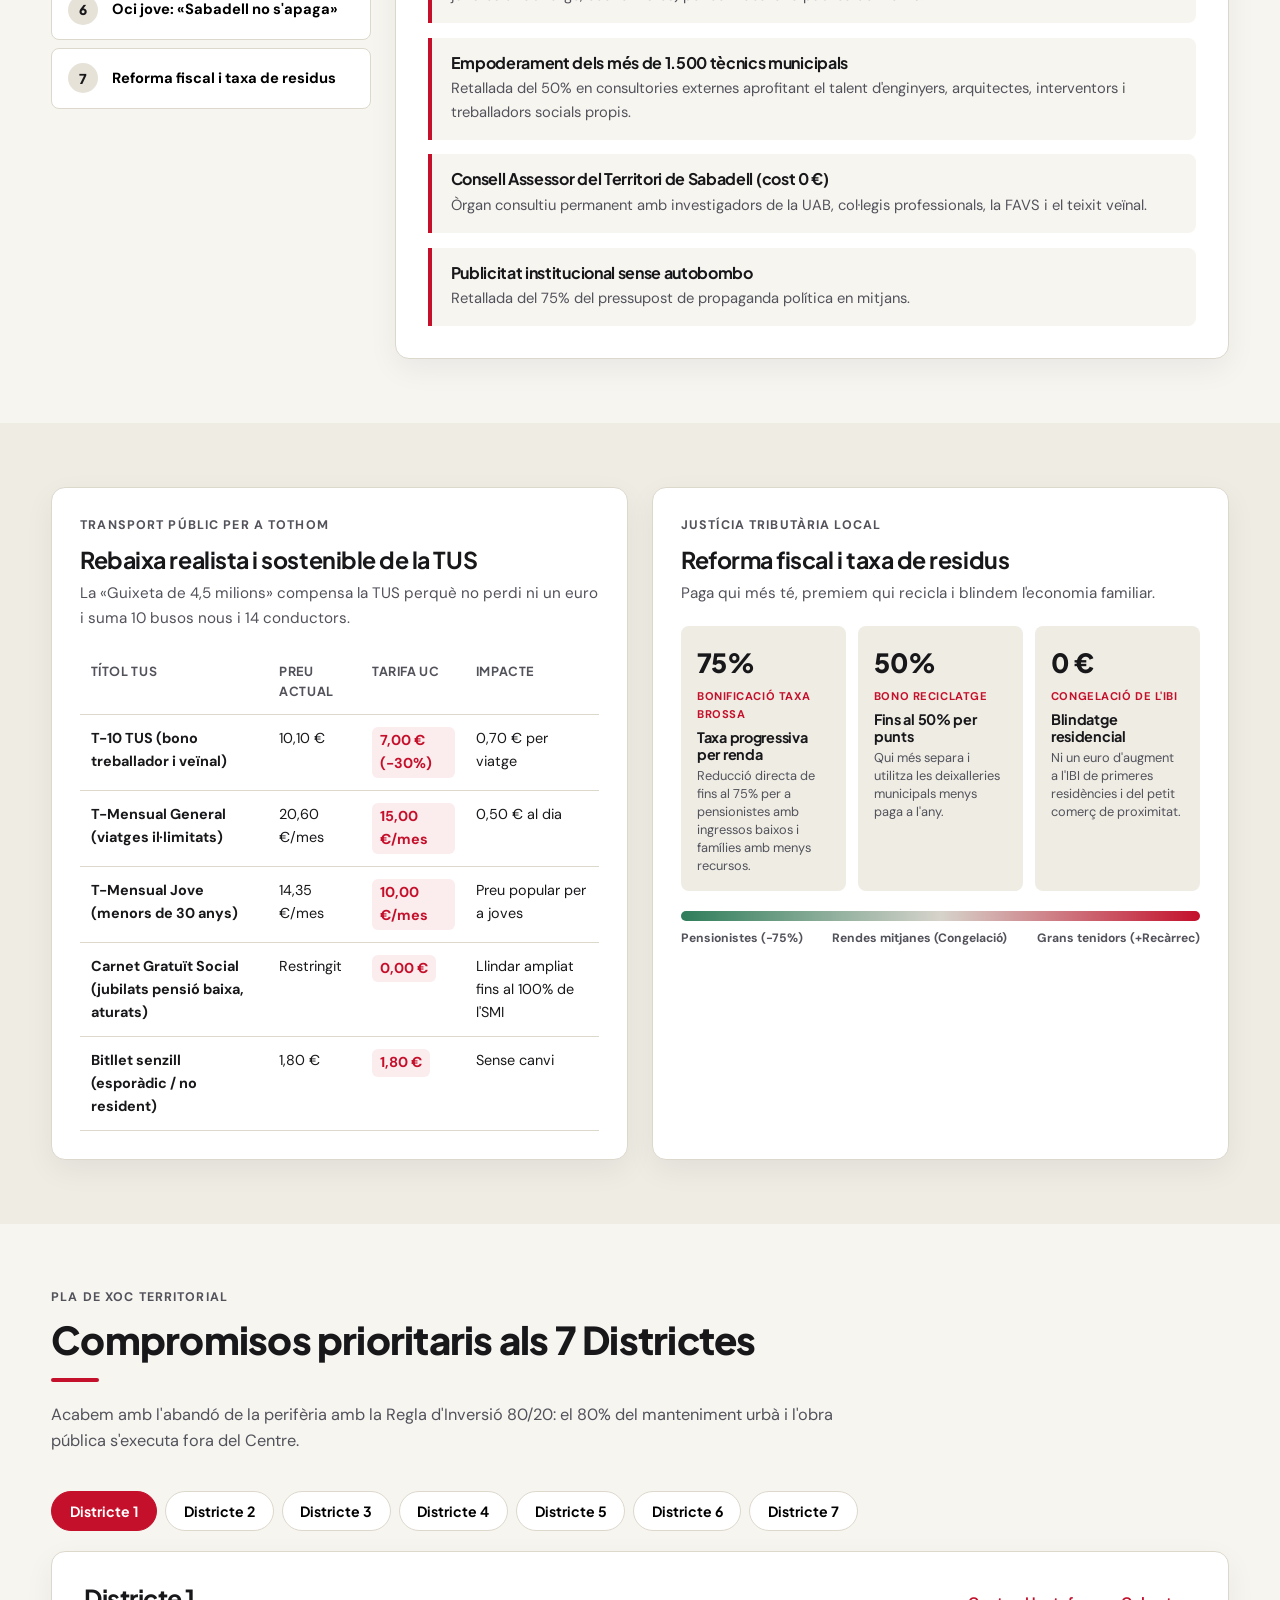
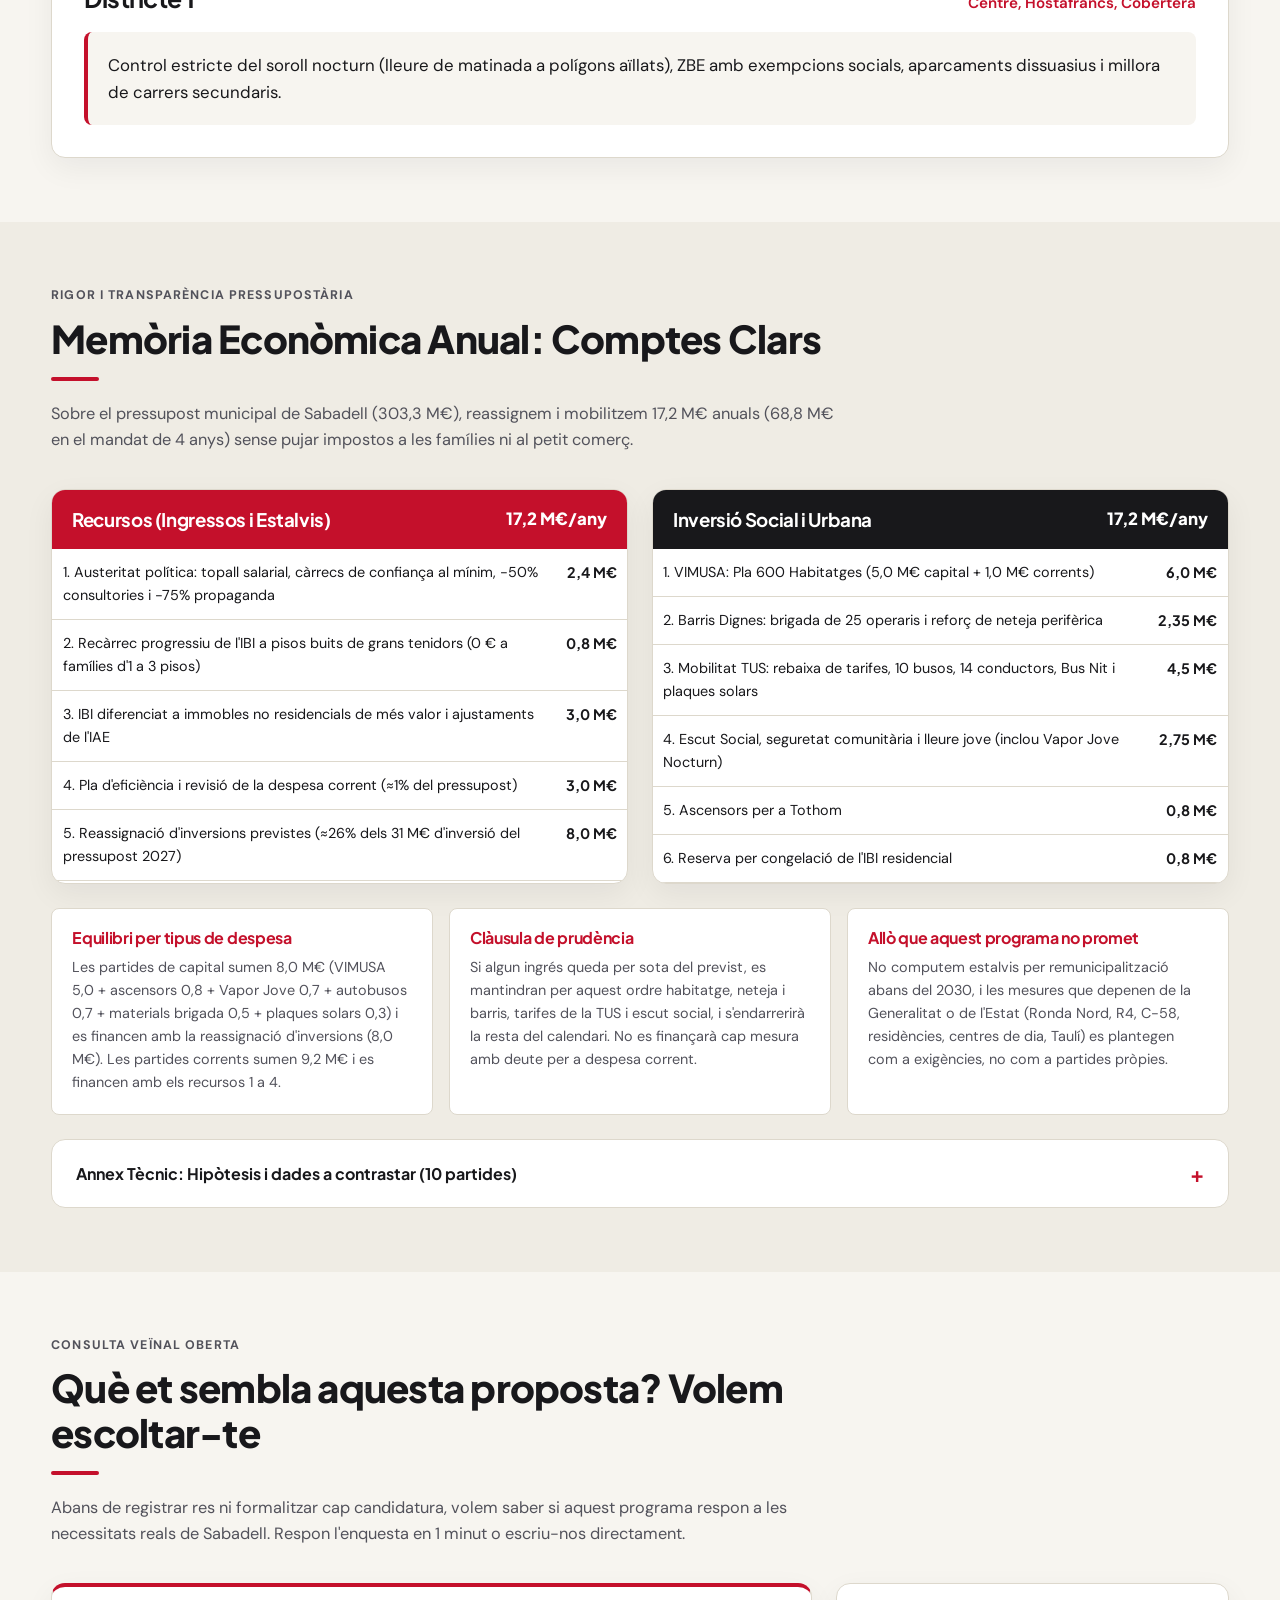
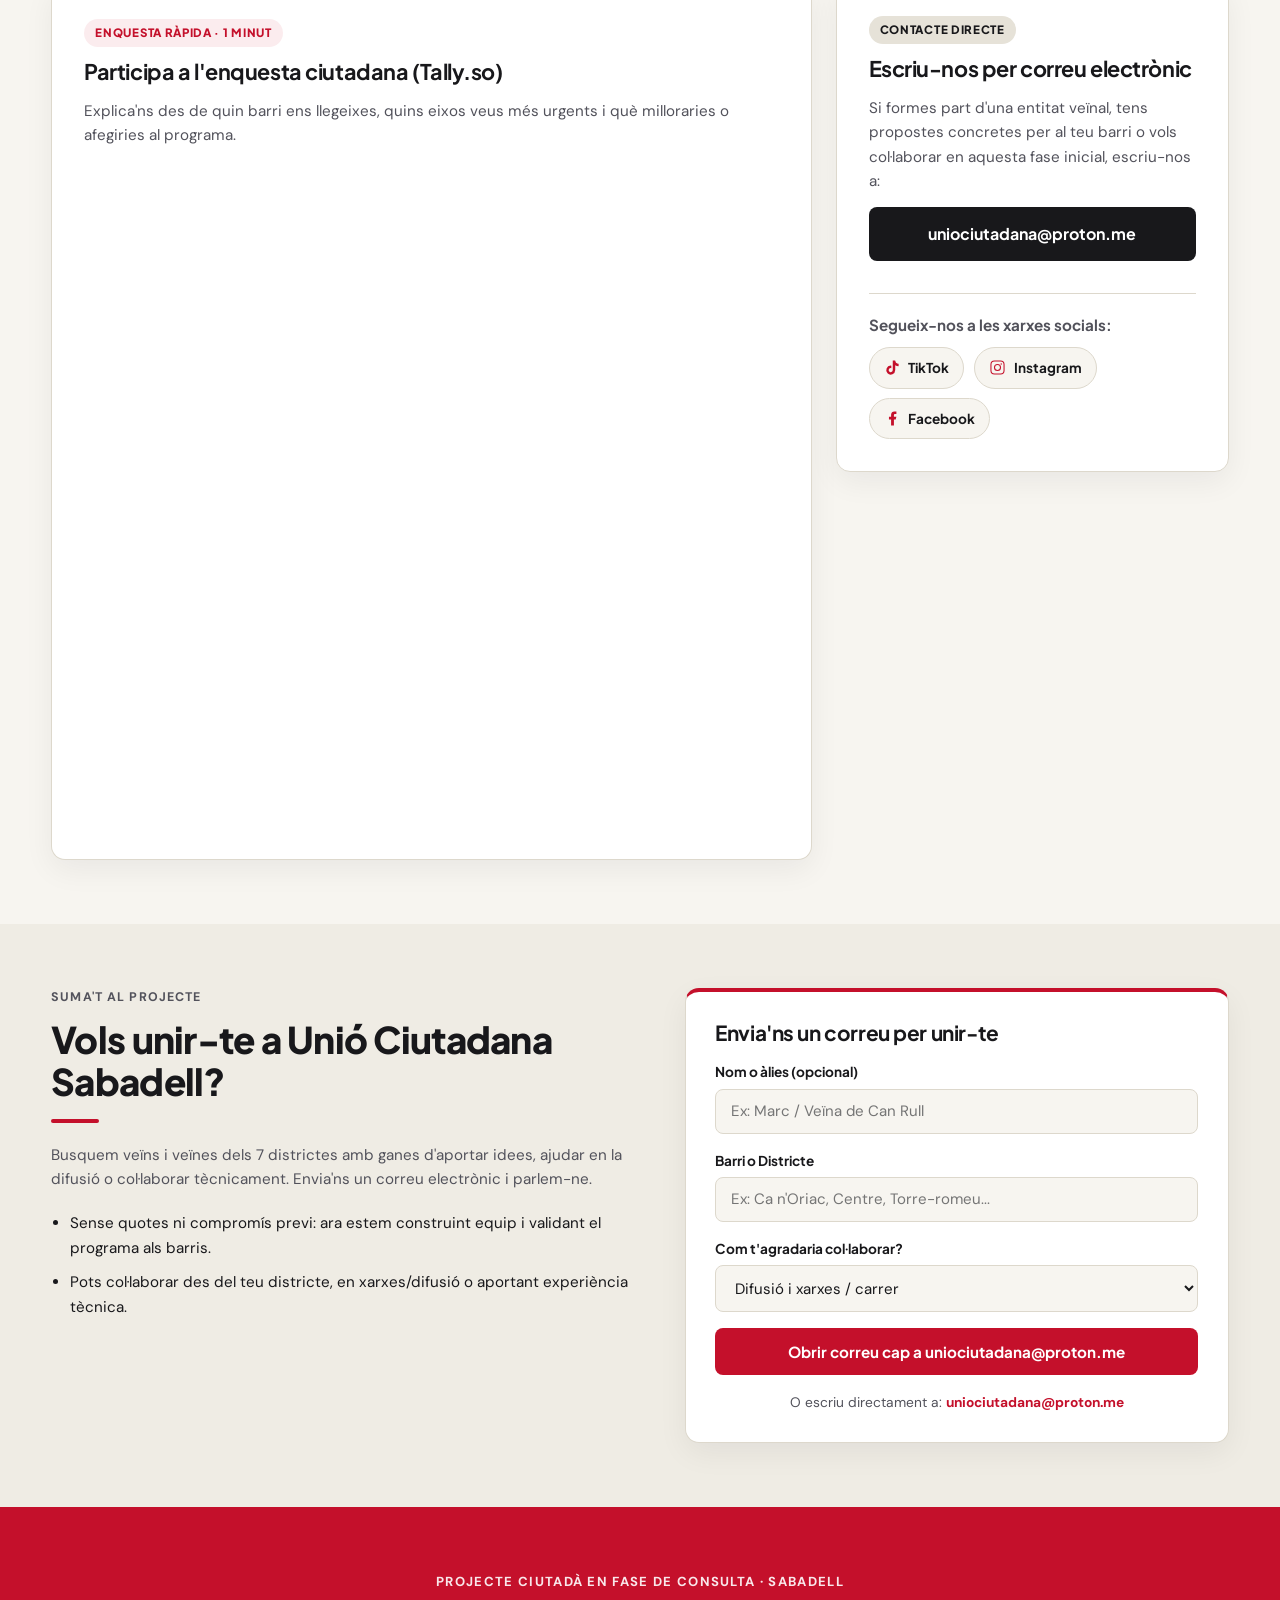
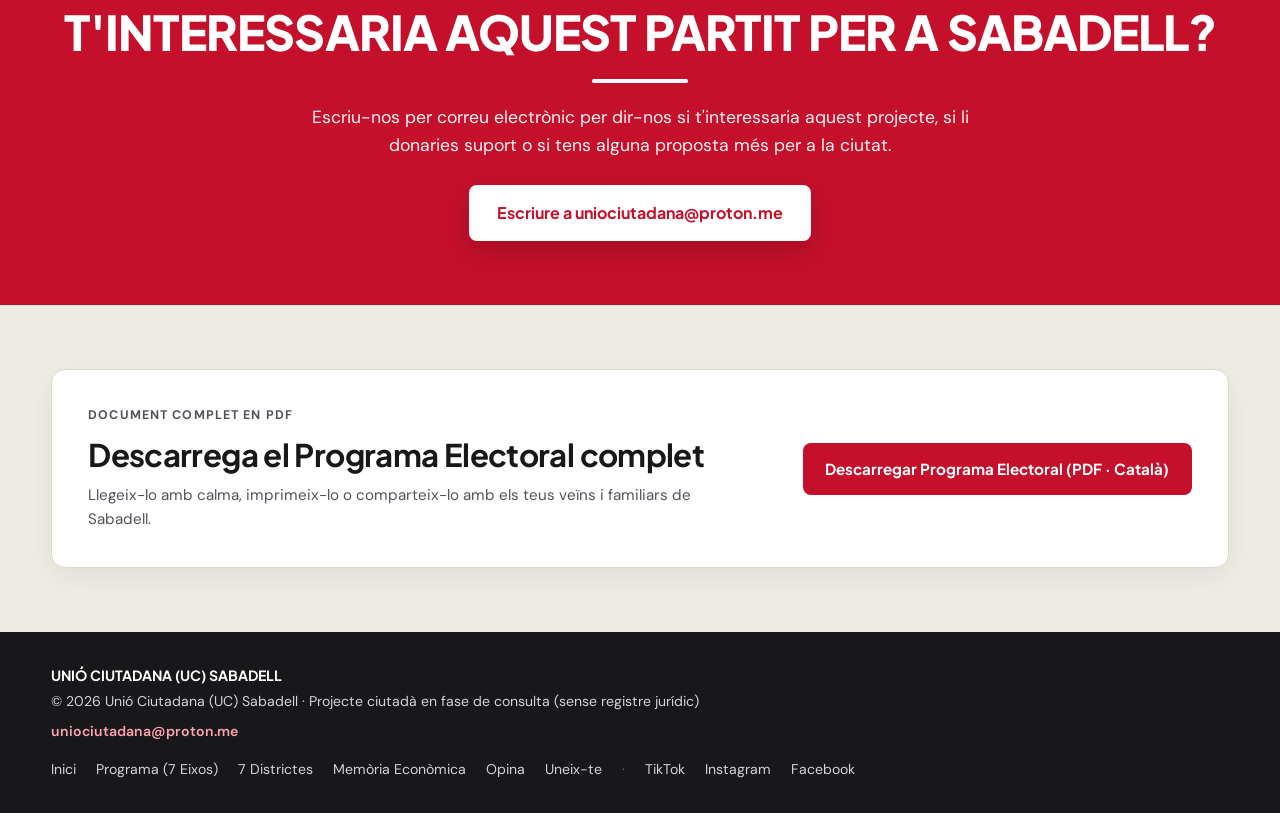
==== commit 1cec2c4f: "Add Join the project (#uneix-te) email section" ====
--- a/index.html
+++ b/index.html
@@ -3,8 +3,34 @@
 <head>
   <meta charset="UTF-8" />
   <meta name="viewport" content="width=device-width, initial-scale=1.0" />
-  <title>Unió Ciutadana (UC) Sabadell — Programa Electoral 2027</title>
-  <meta name="description" content="Unió Ciutadana (UC) Sabadell · Eleccions Municipals Maig 2027. Sabadell per a qui la treballa. Governar obeint el poble." />
+  <title>Unió Ciutadana (UC) Sabadell — Programa Electoral i Consulta Ciutadana</title>
+  <meta name="description" content="Unió Ciutadana (UC) Sabadell. Projecte ciutadà en fase de consulta veïnal. Sabadell per a qui la treballa. Governar obeint el poble." />
+  <link rel="canonical" href="https://uniociutadana.github.io/" />
+  <meta property="og:type" content="website" />
+  <meta property="og:url" content="https://uniociutadana.github.io/" />
+  <meta property="og:title" content="Unió Ciutadana (UC) Sabadell — Programa Electoral i Consulta" />
+  <meta property="og:description" content="Sabadell per a qui la treballa. Governar obeint el poble. Consulta els 7 eixos, la memòria econòmica de 17,2 M€ i opina a l'enquesta." />
+  <meta property="og:locale" content="ca_ES" />
+  <meta property="og:locale:alternate" content="es_ES" />
+  <script type="application/ld+json">
+  {
+    "@context": "https://schema.org",
+    "@type": "Organization",
+    "name": "Unió Ciutadana (UC) Sabadell",
+    "alternateName": ["Unió Ciutadana", "Unio Ciutadana", "UC Sabadell"],
+    "url": "https://uniociutadana.github.io/",
+    "email": "uniociutadana@proton.me",
+    "areaServed": {
+      "@type": "City",
+      "name": "Sabadell"
+    },
+    "sameAs": [
+      "https://www.tiktok.com/@uni.ciutadana",
+      "https://www.instagram.com/unio.ciutadana/",
+      "https://www.facebook.com/profile.php?id=61596544923518"
+    ]
+  }
+  </script>
   <link rel="preconnect" href="https://fonts.googleapis.com" />
   <link rel="preconnect" href="https://fonts.gstatic.com" crossorigin />
   <link href="https://fonts.googleapis.com/css2?family=DM+Sans:ital,opsz,wght@0,9..40,400..700;1,9..40,400..700&family=Plus+Jakarta+Sans:wght@600;700;800&display=swap" rel="stylesheet" />
@@ -39,6 +65,7 @@
         <a href="#memoria" data-i18n="navEconomy">Memòria Econòmica</a>
         <a href="#etica" data-i18n="navEthics">Compromís Ètic</a>
         <a href="#opina" data-i18n="navFeedback">Opina</a>
+        <a href="#uneix-te" class="nav-join-pill" data-i18n="navJoin">Uneix-te</a>
       </nav>
 
       <div class="header-actions">
@@ -334,6 +361,54 @@
       </div>
     </section>
 
+    <!-- Join the Project Section -->
+    <section class="section section-alt" id="uneix-te">
+      <div class="container">
+        <div class="join-box">
+          <div class="join-info">
+            <p class="eyebrow" data-i18n="joinEyebrow">SUMA'T AL PROJECTE</p>
+            <h2 data-i18n="joinTitle">Vols unir-te a Unió Ciutadana Sabadell?</h2>
+            <div class="red-rule"></div>
+            <p class="muted-text" data-i18n="joinSubtitle">
+              Busquem veïns i veïnes dels 7 districtes amb ganes d'aportar idees, ajudar en la difusió o col·laborar tècnicament. Envia'ns un correu electrònic i parlem-ne.
+            </p>
+            <ul class="join-points">
+              <li data-i18n="joinPoint1">Sense quotes ni compromís previ: ara estem construint equip i validant el programa als barris.</li>
+              <li data-i18n="joinPoint2">Pots col·laborar des del teu districte, en xarxes/difusió o aportant experiència tècnica.</li>
+            </ul>
+          </div>
+
+          <form class="join-card" id="join-form">
+            <h3 data-i18n="joinFormTitle">Envia'ns un correu per unir-te</h3>
+            <div class="join-field">
+              <label for="join-name" data-i18n="joinLabelName">Nom o àlies (opcional)</label>
+              <input type="text" id="join-name" placeholder="Ex: Marc / Veïna de Can Rull" />
+            </div>
+            <div class="join-field">
+              <label for="join-district" data-i18n="joinLabelDistrict">Barri o Districte</label>
+              <input type="text" id="join-district" placeholder="Ex: Ca n'Oriac, Centre, Torre-romeu..." />
+            </div>
+            <div class="join-field">
+              <label for="join-role" data-i18n="joinLabelRole">Com t'agradaria col·laborar?</label>
+              <select id="join-role">
+                <option value="Difusió i xarxes / carrer" data-i18n="joinOpt1">Difusió i xarxes / carrer</option>
+                <option value="Aportar idees per al meu barri" data-i18n="joinOpt2">Aportar idees per al meu barri</option>
+                <option value="Perfil tècnic (urbanisme, dret, economia...)" data-i18n="joinOpt3">Perfil tècnic (urbanisme, dret, economia...)</option>
+                <option value="M'agradaria rebre informació i participar en trobades" data-i18n="joinOpt4">Rebre informació i participar en trobades</option>
+              </select>
+            </div>
+            <button type="submit" class="btn btn-primary join-submit-btn" data-i18n="joinBtn">
+              Obrir correu cap a uniociutadana@proton.me
+            </button>
+            <p class="join-direct-note">
+              <span data-i18n="joinDirectLabel">O escriu directament a:</span>
+              <a href="mailto:uniociutadana@proton.me"><strong>uniociutadana@proton.me</strong></a>
+            </p>
+          </form>
+        </div>
+      </div>
+    </section>
+
     <!-- Closing CTA Banner -->
     <section class="cta-banner">
       <div class="container cta-inner">
@@ -388,6 +463,7 @@
         <a href="#districtes" data-i18n="navDistricts">7 Districtes</a>
         <a href="#memoria" data-i18n="navEconomy">Memòria Econòmica</a>
         <a href="#opina" data-i18n="navFeedback">Opina</a>
+        <a href="#uneix-te" data-i18n="navJoin">Uneix-te</a>
         <span class="footer-sep" aria-hidden="true">·</span>
         <a href="https://www.tiktok.com/@uni.ciutadana" target="_blank" rel="noopener noreferrer">TikTok</a>
         <a href="https://www.instagram.com/unio.ciutadana/" target="_blank" rel="noopener noreferrer">Instagram</a>
--- a/styles.css
+++ b/styles.css
@@ -144,6 +144,17 @@
   color: var(--red);
 }
 
+.nav-join-pill {
+  background: var(--red);
+  color: #fff !important;
+  padding: 0.42rem 0.9rem;
+  border-radius: 999px;
+}
+
+.nav-join-pill:hover {
+  background: var(--red-dark);
+}
+
 .header-actions {
   display: flex;
   align-items: center;
@@ -1000,6 +1011,95 @@
 
 .footer-sep {
   color: #71717a;
+}
+
+/* Join Section */
+.join-box {
+  display: grid;
+  grid-template-columns: 1.05fr 0.95fr;
+  gap: 2rem;
+  align-items: start;
+}
+
+.join-info h2 {
+  font-size: clamp(1.75rem, 3vw, 2.3rem);
+  font-weight: 800;
+}
+
+.join-points {
+  margin: 0;
+  padding-left: 1.2rem;
+  display: grid;
+  gap: 0.65rem;
+  color: var(--ink);
+  font-size: 0.95rem;
+}
+
+.join-card {
+  background: var(--card);
+  border: 1px solid var(--border);
+  border-top: 4px solid var(--red);
+  border-radius: var(--radius);
+  padding: 1.85rem;
+  box-shadow: var(--shadow);
+  display: flex;
+  flex-direction: column;
+  gap: 1rem;
+}
+
+.join-card h3 {
+  font-size: 1.3rem;
+}
+
+.join-field {
+  display: flex;
+  flex-direction: column;
+  gap: 0.35rem;
+}
+
+.join-field label {
+  font-family: var(--font-display);
+  font-size: 0.85rem;
+  font-weight: 700;
+  color: var(--ink);
+}
+
+.join-field input,
+.join-field select {
+  width: 100%;
+  padding: 0.72rem 0.9rem;
+  border: 1px solid var(--border);
+  border-radius: var(--radius-sm);
+  background: var(--bg);
+  color: var(--ink);
+  font-family: var(--font-body);
+  font-size: 0.94rem;
+}
+
+.join-field input:focus,
+.join-field select:focus {
+  outline: 2px solid var(--red);
+  border-color: var(--red);
+}
+
+.join-submit-btn {
+  width: 100%;
+  border: none;
+  cursor: pointer;
+}
+
+.join-direct-note {
+  font-size: 0.86rem;
+  color: var(--muted);
+  text-align: center;
+}
+
+.join-direct-note a {
+  color: var(--red);
+}
+
+.join-direct-note a:hover {
+  text-decoration: underline;
 }
 
 .footer-email {
@@ -1139,7 +1239,8 @@
   .prudence-grid,
   .principles-grid,
   .annex-grid,
-  .feedback-grid {
+  .feedback-grid,
+  .join-box {
     grid-template-columns: 1fr;
   }
 
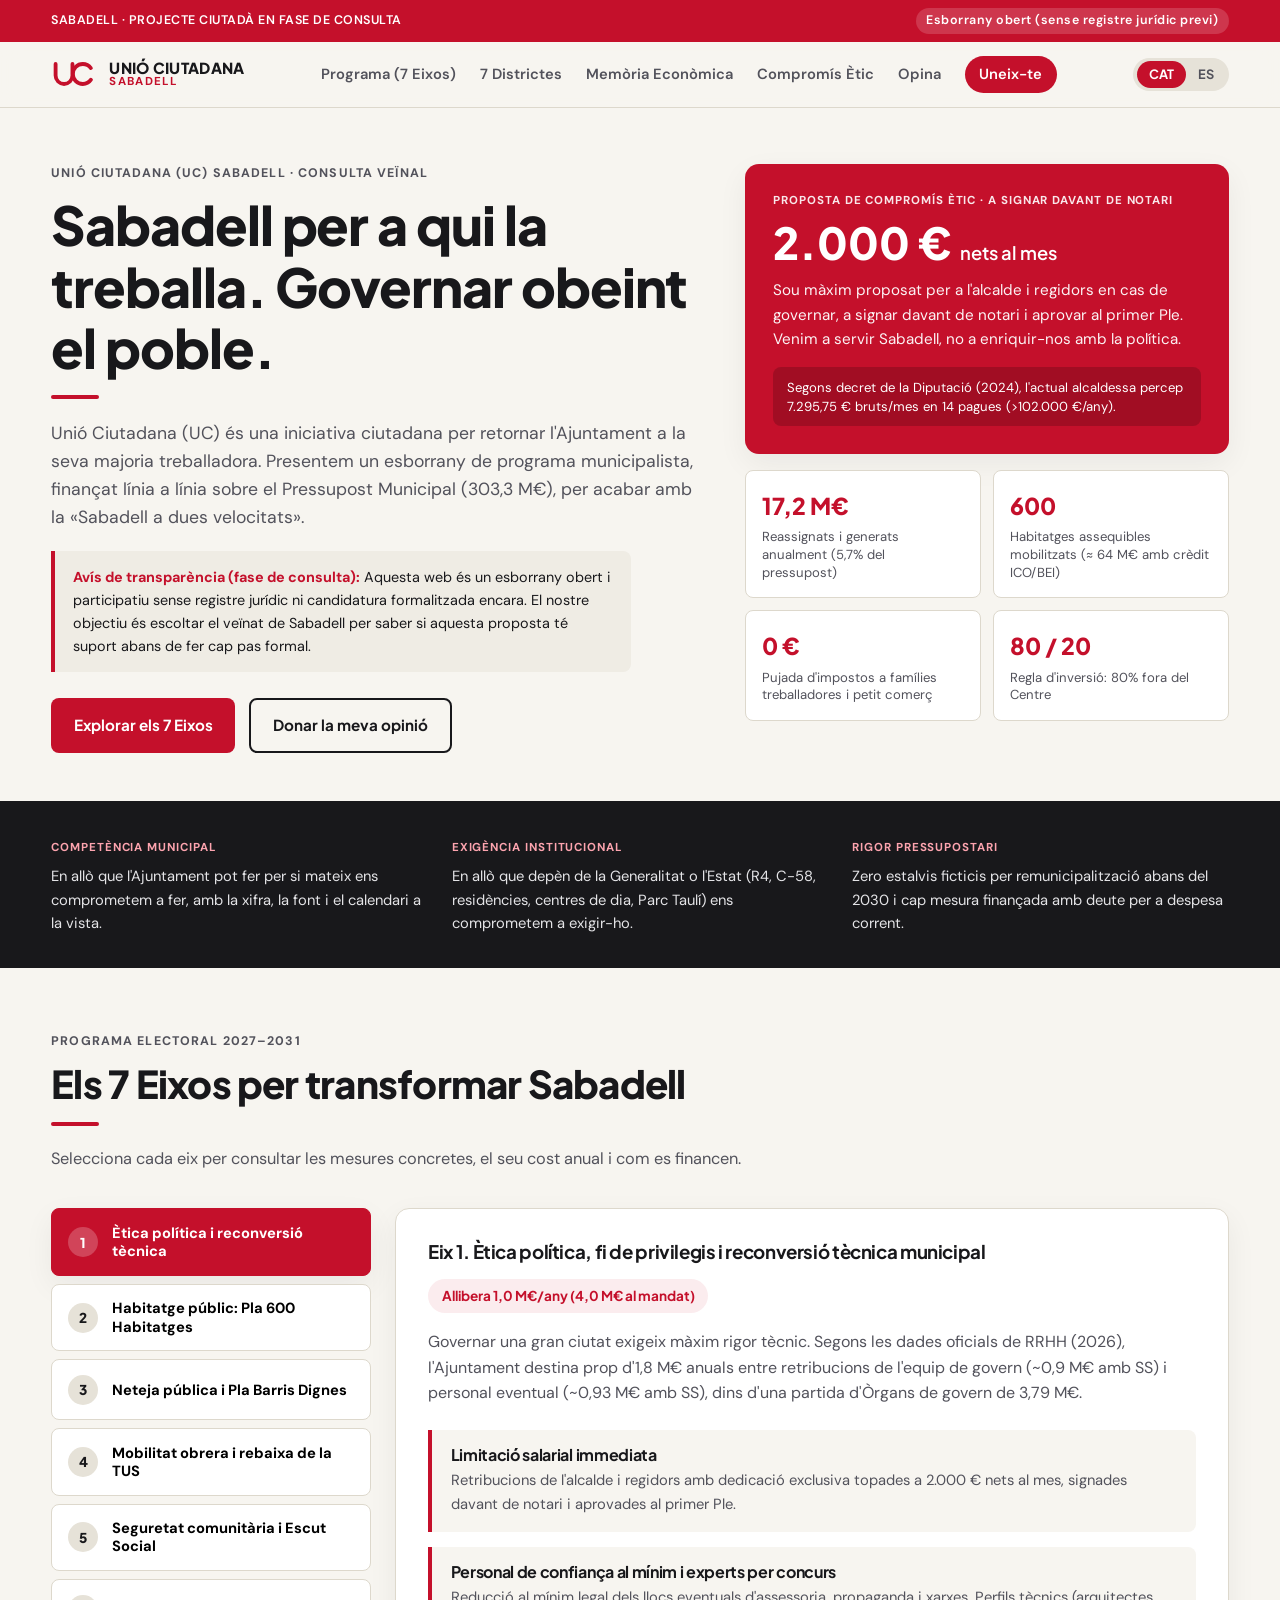
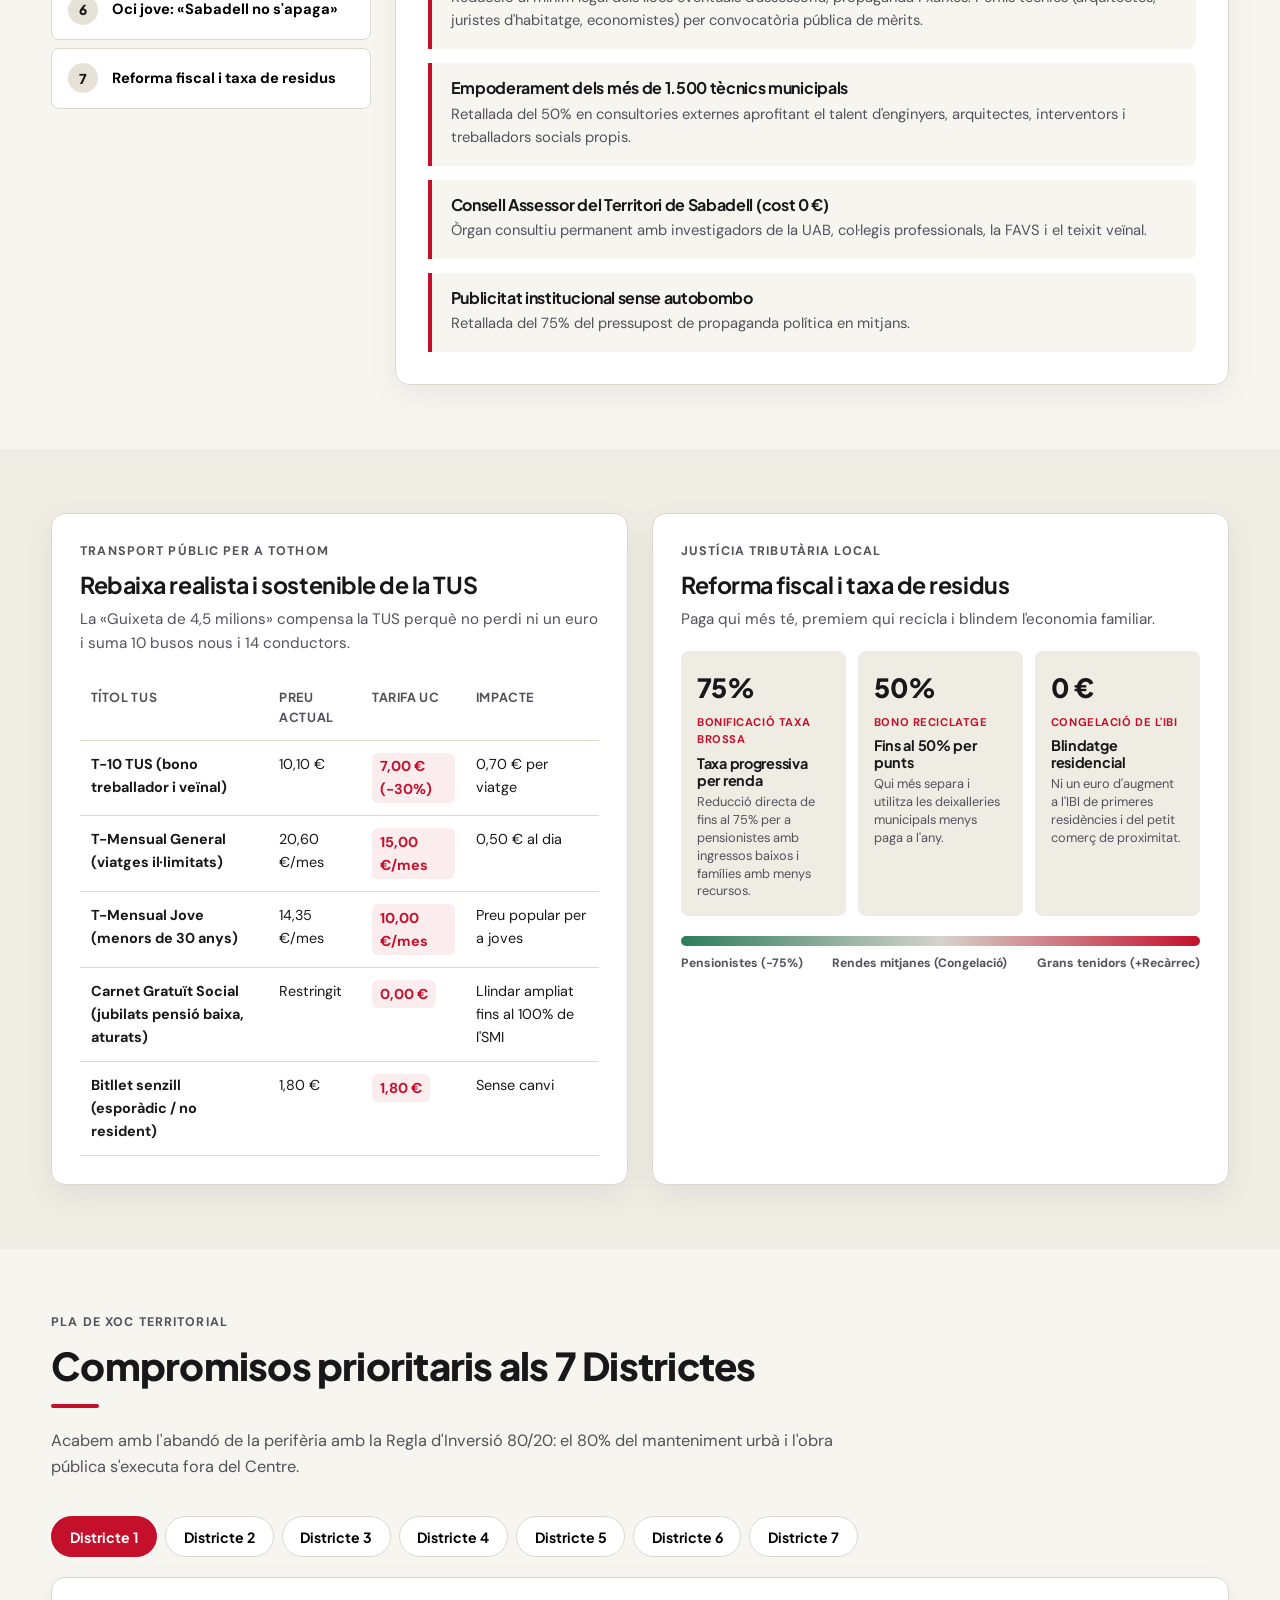
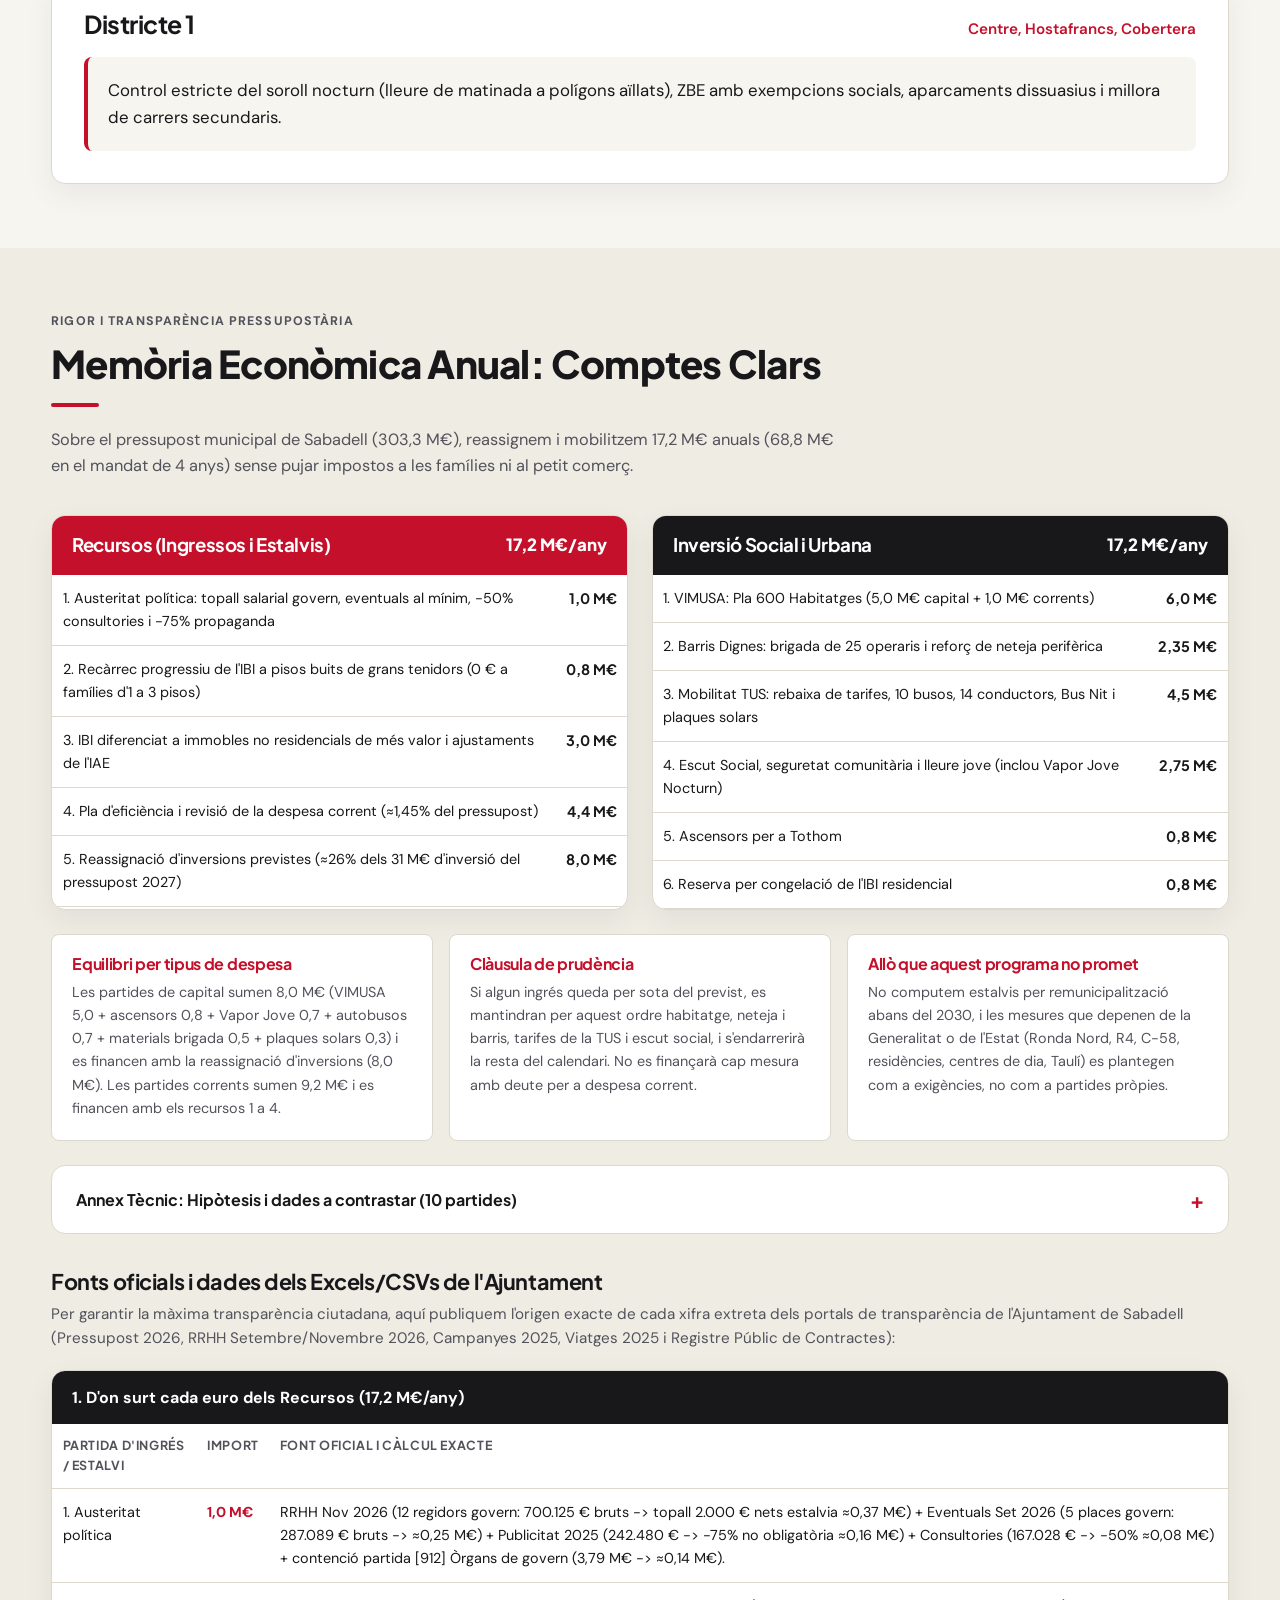
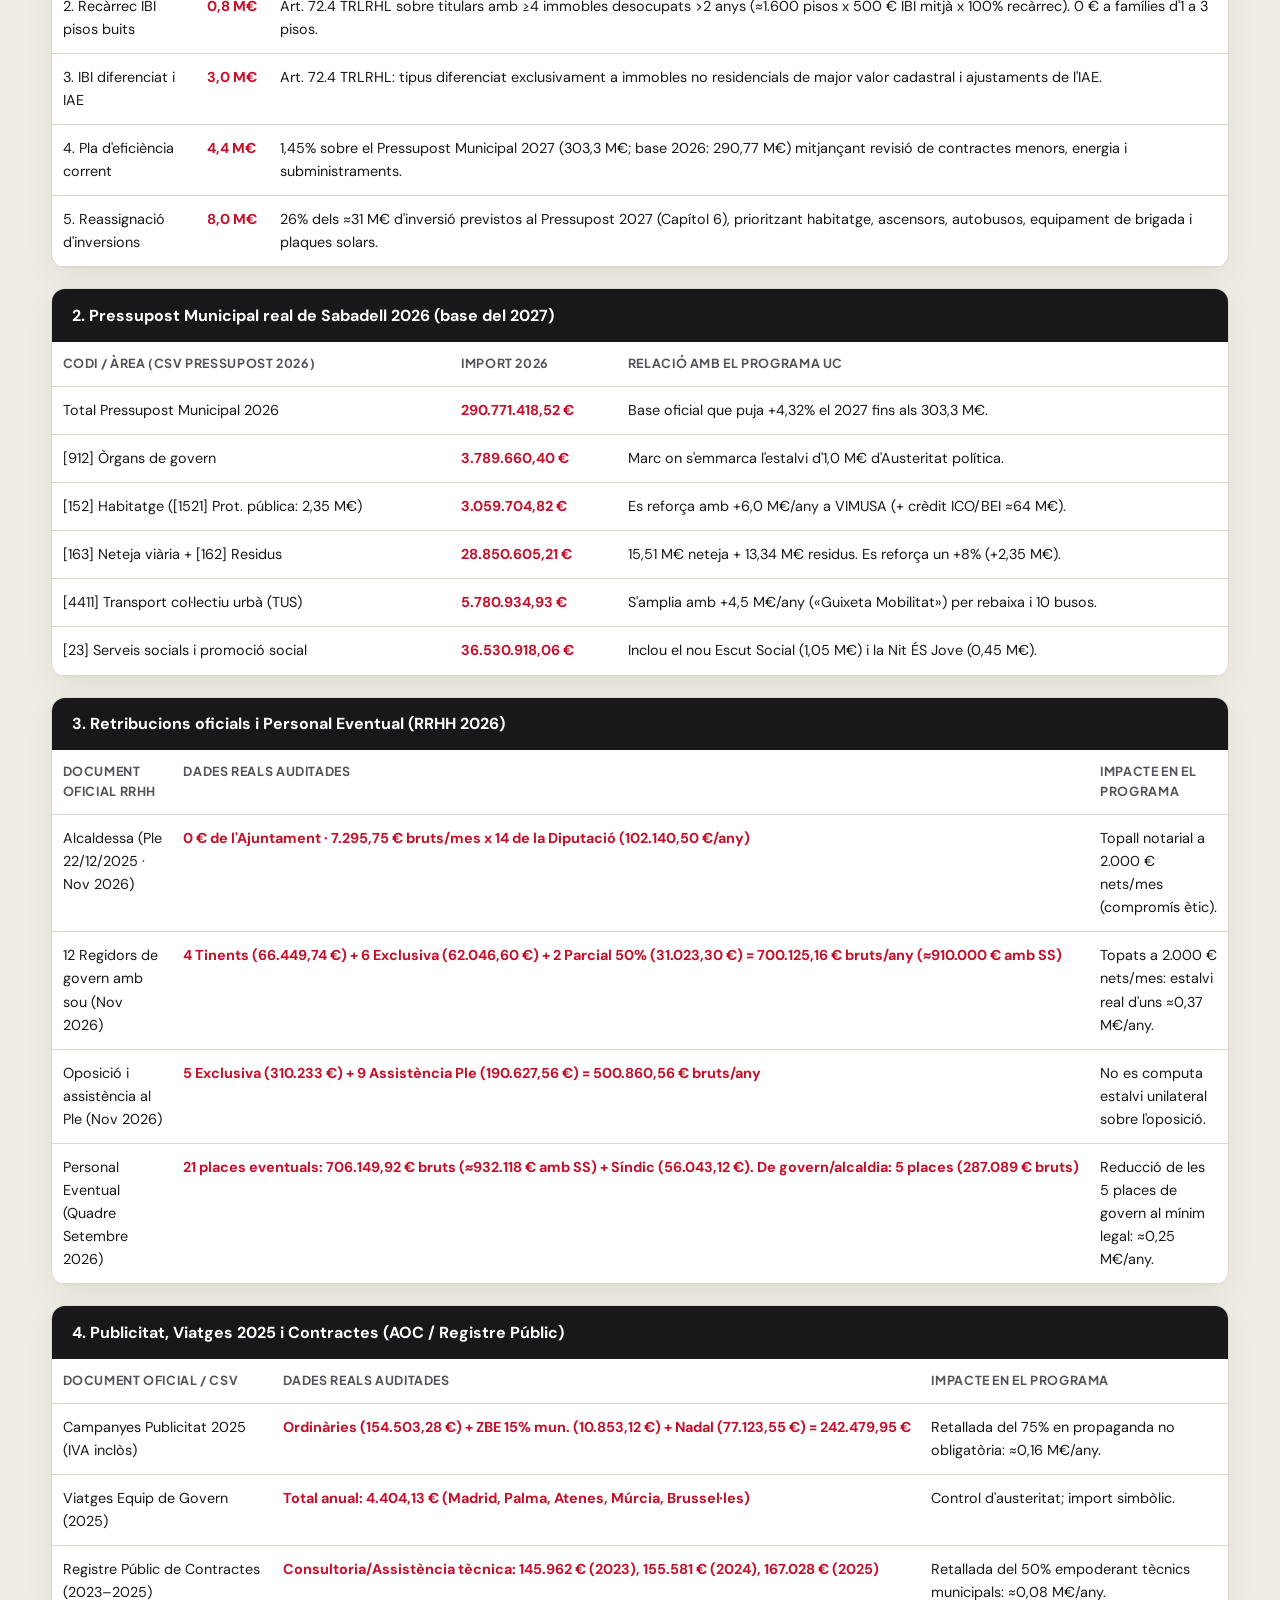
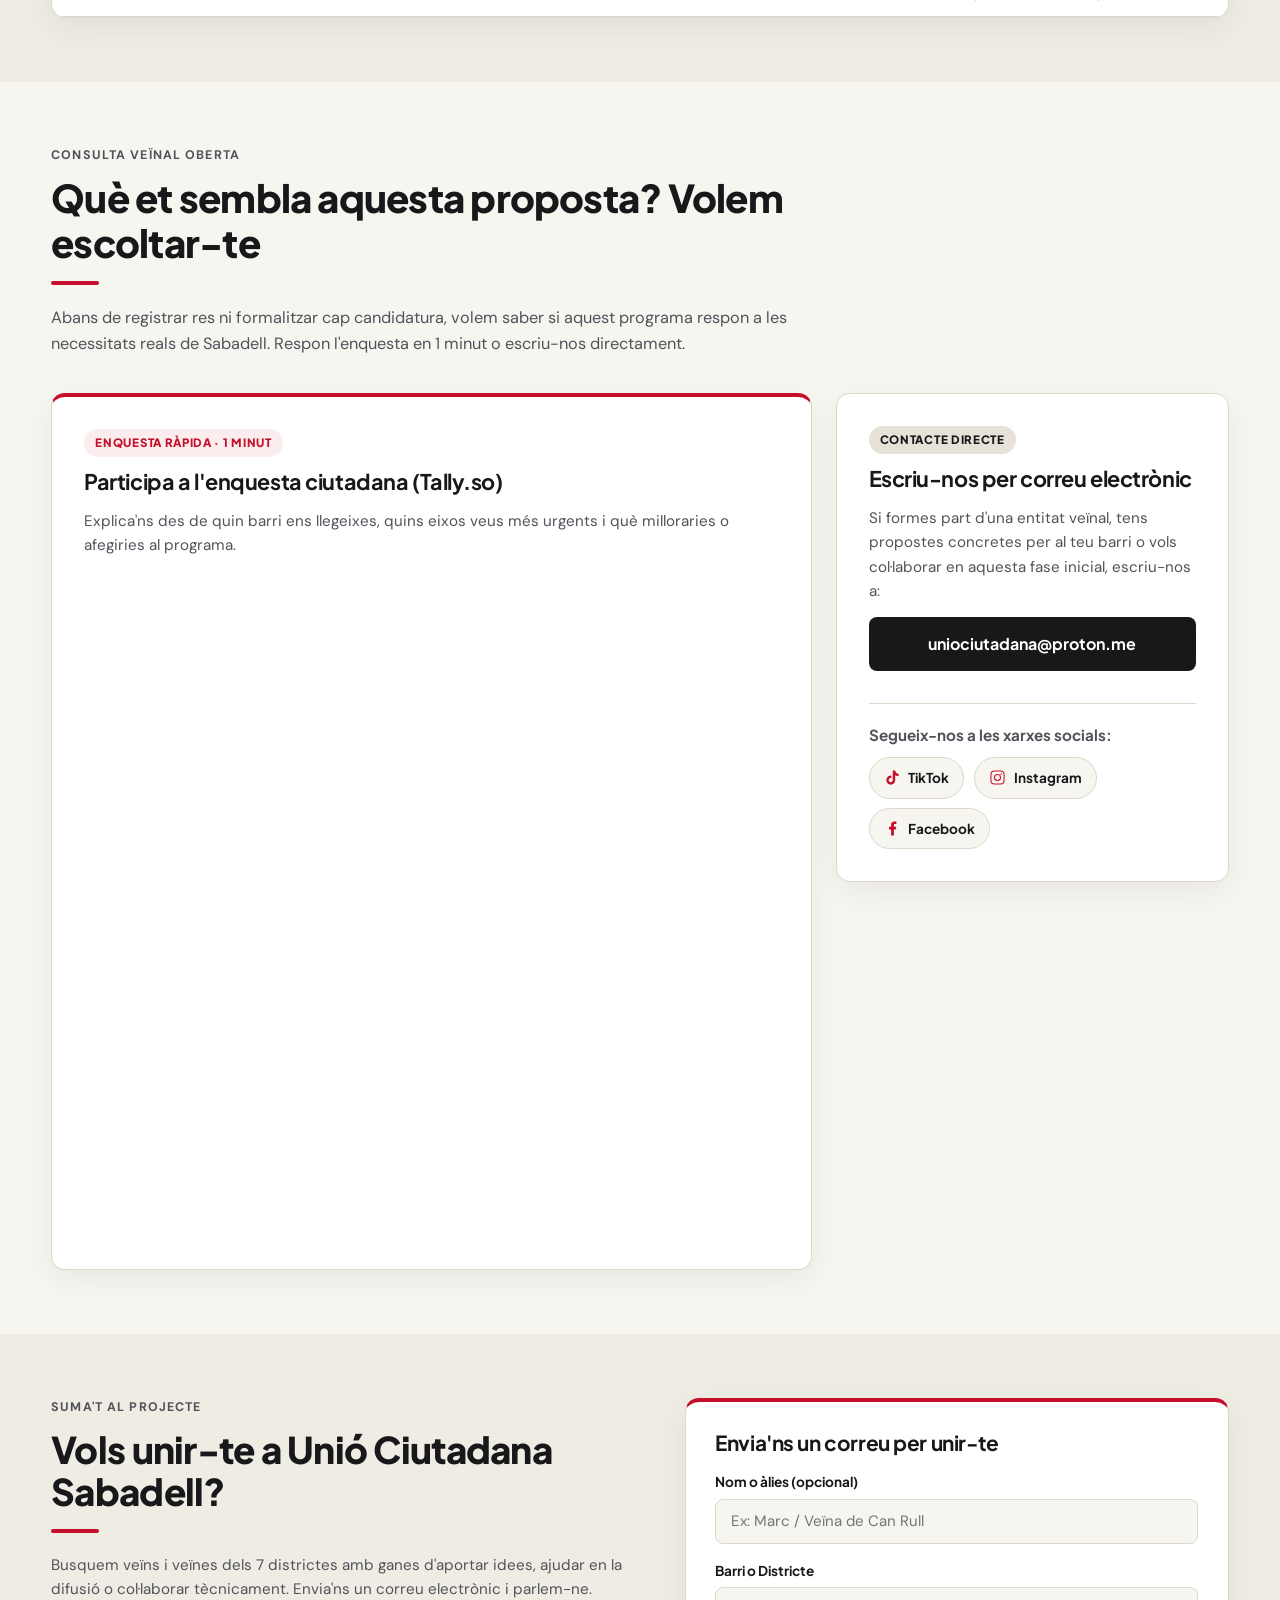
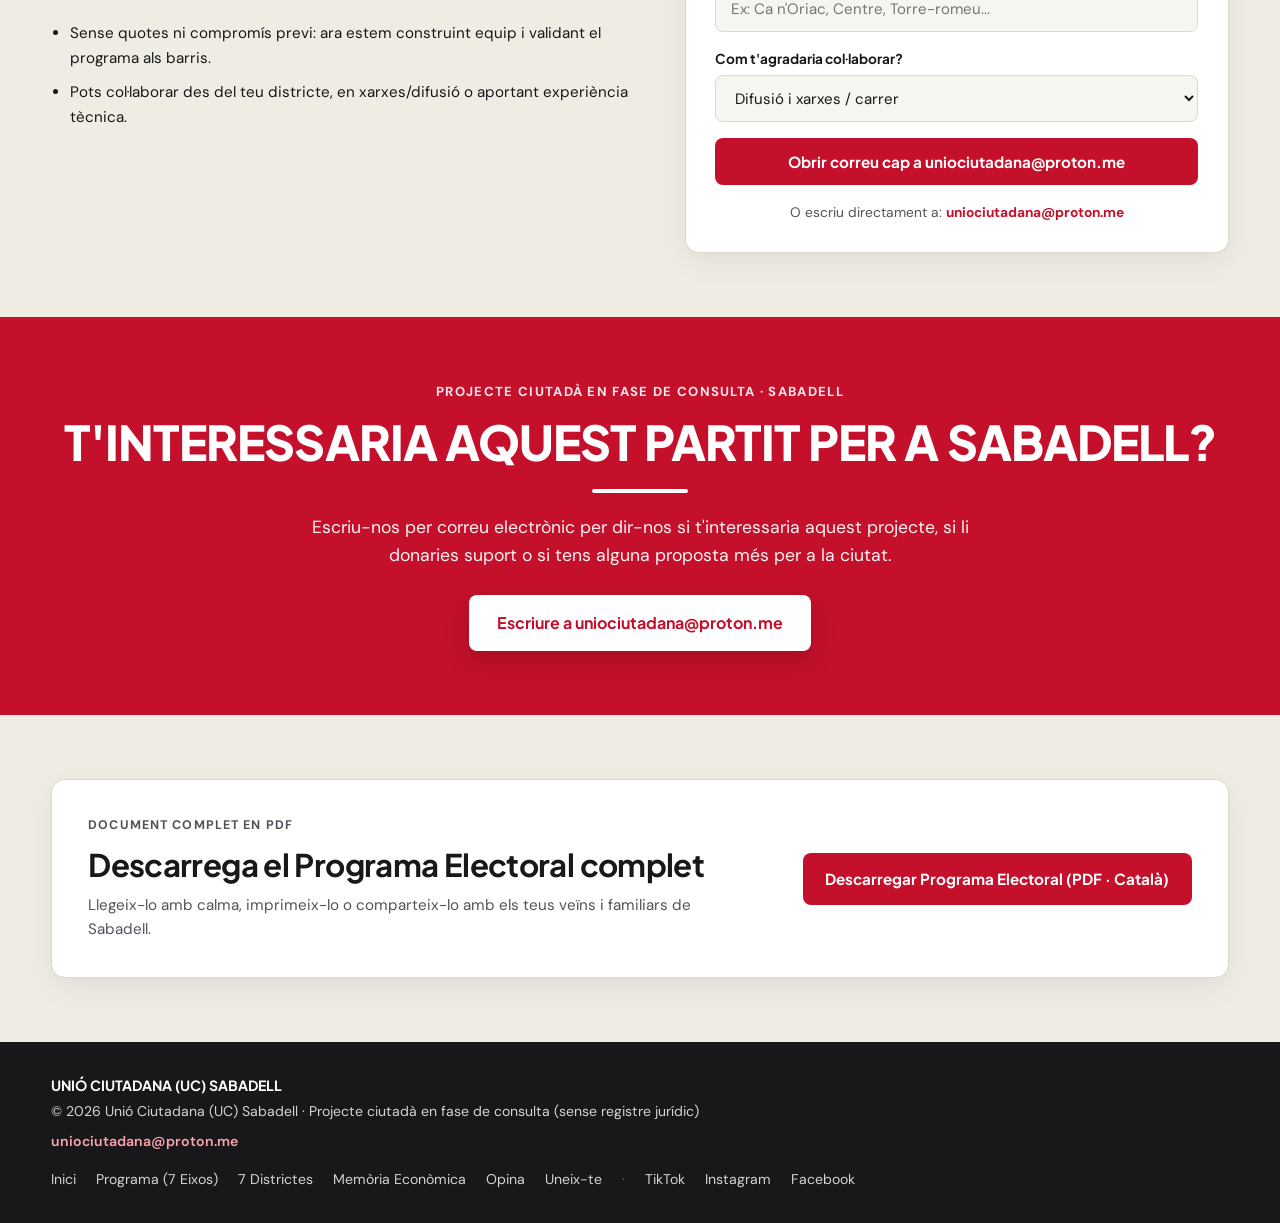
==== commit a37a7081: "Add official sources and audited Excel/CSV data tables to web and PDFs" ====
--- a/index.html
+++ b/index.html
@@ -307,6 +307,13 @@
             <div class="annex-grid" id="annex-grid"></div>
           </div>
         </div>
+
+        <!-- Official Sources & Audited Excel/CSV Data -->
+        <div class="sources-wrapper" id="fonts-oficials">
+          <h3 class="sources-heading" data-i18n="sourcesTitle">Fonts oficials i dades dels Excels/CSVs de l'Ajuntament</h3>
+          <p class="muted-text" data-i18n="sourcesIntro"></p>
+          <div class="sources-tables" id="sources-tables"></div>
+        </div>
       </div>
     </section>
 
--- a/styles.css
+++ b/styles.css
@@ -858,6 +858,44 @@
   color: var(--red);
 }
 
+/* Official Sources Tables */
+.sources-wrapper {
+  margin-top: 2.25rem;
+}
+
+.sources-heading {
+  font-size: 1.35rem;
+  color: var(--ink);
+  margin-bottom: 0.45rem;
+}
+
+.sources-tables {
+  display: grid;
+  gap: 1.25rem;
+}
+
+.source-card {
+  background: var(--card);
+  border: 1px solid var(--border);
+  border-radius: var(--radius);
+  overflow: hidden;
+  box-shadow: var(--shadow);
+}
+
+.source-card-title {
+  background: var(--ink);
+  color: #fff;
+  padding: 0.85rem 1.25rem;
+  font-size: 1rem;
+  font-weight: 700;
+}
+
+.source-card .data-table td:nth-child(2) {
+  font-weight: 700;
+  color: var(--red);
+  white-space: nowrap;
+}
+
 /* Feedback & Contact */
 .feedback-grid {
   display: grid;
